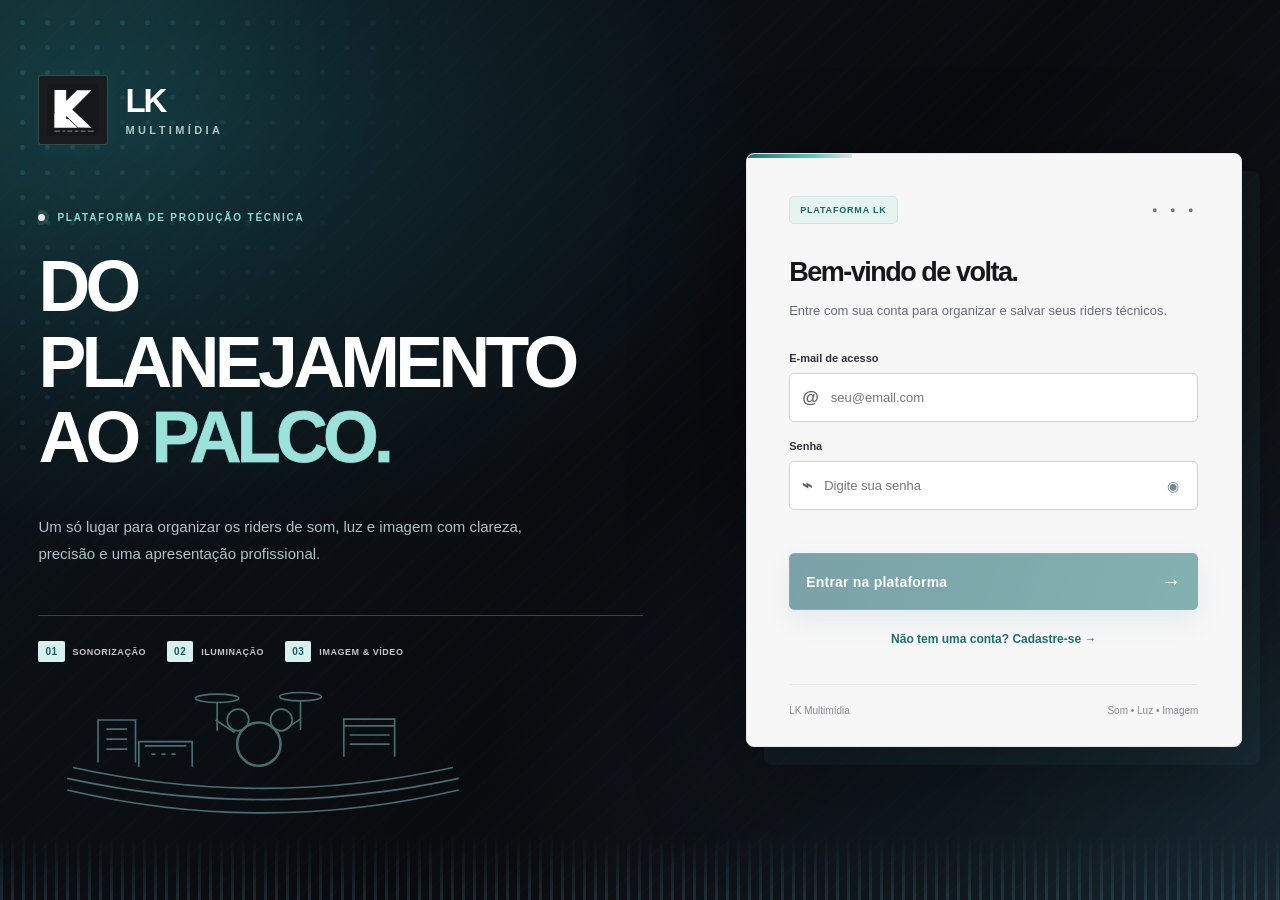
==== index.html @ 80017889 "fix(mobile): corrigir grid do login e largura do editor no Android" ====
<!doctype html>
<html lang="pt-BR">
<head>
  <meta charset="utf-8" />
  <meta name="viewport" content="width=device-width,initial-scale=1" />
  <meta name="theme-color" content="#09090b" />
  <meta name="description" content="LK Multimídia | Formulários técnicos para som, luz e imagem." />
  <meta http-equiv="Content-Security-Policy" content="default-src 'self' data: blob:; script-src 'self'; style-src 'self' https://fonts.googleapis.com; img-src 'self' data: blob:; font-src 'self' https://fonts.gstatic.com; object-src 'none'; base-uri 'none'; form-action 'self'; connect-src 'self'" />
  <link rel="icon" href="assets/lk-brand-studio.svg" type="image/svg+xml" />
  <link rel="stylesheet" href="styles.css?v=0.8.0" />
  <link rel="stylesheet" href="brand-lk.css?v=0.8.0" />
  <title>LK Multimídia | Central Técnica</title>
</head>
<body data-auth-loading="true">
  <div id="session-loading" class="session-loading" role="status" aria-label="Carregando a LK Multimídia"><img src="assets/lk-brand-studio.svg" alt="" width="58" height="58"><span>LK MULTIMÍDIA</span></div>
  <section class="auth-page" id="auth-page" aria-label="Acesso à plataforma">
    <div class="auth-glow auth-glow-one"></div><div class="auth-glow auth-glow-two"></div>
    <div class="auth-shell">
      <div class="auth-intro">
        <div class="identity-lockup"><img src="assets/lk-brand-studio.svg" alt="Marca LK Studio" width="54" height="54"><span><b>LK</b><small>MULTIMÍDIA</small></span></div>
        <div class="eyebrow"><span class="dot"></span> PLATAFORMA DE PRODUÇÃO TÉCNICA</div>
        <h1>Do planejamento<br>ao <em>palco.</em></h1>
        <p>Um só lugar para organizar os riders de som, luz e imagem com clareza, precisão e uma apresentação profissional.</p>
        <div class="auth-tracks"><span><i>01</i> SONORIZAÇÃO</span><span><i>02</i> ILUMINAÇÃO</span><span><i>03</i> IMAGEM & VÍDEO</span></div>
        <div class="auth-line-art" aria-hidden="true"><svg viewBox="0 0 540 170" preserveAspectRatio="xMidYMid meet"><path d="M35 126Q270 181 505 126M35 112Q270 163 505 112M42 99Q270 149 498 99" fill="none" stroke="currentColor" stroke-width="2"/><path d="M72 93V42h45v51M82 53h25M82 65h25M82 77h25M367 86v-45h61v45M367 49h61M374 60h48M374 71h48" fill="none" stroke="currentColor" stroke-width="2"/><circle cx="265" cy="71" r="26" fill="none" stroke="currentColor" stroke-width="3"/><circle cx="240" cy="42" r="13" fill="none" stroke="currentColor" stroke-width="2"/><circle cx="292" cy="42" r="13" fill="none" stroke="currentColor" stroke-width="2"/><ellipse cx="215" cy="16" rx="26" ry="5" fill="none" stroke="currentColor" stroke-width="2"/><ellipse cx="315" cy="14" rx="25" ry="5" fill="none" stroke="currentColor" stroke-width="2"/><path d="M215 21V55M315 19V54M213 42l23 15M316 40l-22 15" fill="none" stroke="currentColor" stroke-width="2"/><path d="M121 98v-30h64v30M128 73h50M136 83h5m7 0h5m7 0h5" fill="none" stroke="currentColor" stroke-width="2"/></svg></div>
      </div>
      <div class="auth-card">
        <div class="auth-card-top"><span class="version-pill">PLATAFORMA LK</span><span class="three-dots">● ● ●</span></div>
        <h2 id="login-title">Bem-vindo de volta.</h2>
        <p id="login-description" class="muted">Entre com sua conta para organizar e salvar seus riders técnicos.</p>
        <p id="account-status" class="account-status" role="status" aria-live="polite" hidden></p><form id="login-form" autocomplete="on">
          <label for="login-email">E-mail de acesso</label>
          <div class="login-input"><span>@</span><input id="login-email" type="email" autocomplete="username" required placeholder="seu@email.com" /></div>
          <label for="login-password">Senha</label>
          <div class="login-input"><span>⌁</span><input id="login-password" type="password" autocomplete="current-password" required placeholder="Digite sua senha" /><button type="button" id="toggle-password" class="ghost-icon" aria-label="Mostrar senha">◉</button></div>
          <p id="login-error" class="error-text" aria-live="polite"></p>
          <button type="submit" class="button primary auth-submit" disabled>Entrar na plataforma <span>→</span></button>
        </form>
        <button type="button" id="show-register" class="auth-link-button">Não tem uma conta? <strong>Cadastre-se →</strong></button>
        <section id="register-view" class="register-view" aria-labelledby="register-title" hidden>
          <div id="register-form-step">
            <h2 id="register-title">Criar uma conta</h2>
            <p class="muted">Preencha seus dados e confirme seu e-mail para ativar o plano Free.</p>
            <form id="register-form" autocomplete="off">
              <fieldset class="account-type-choice"><legend>Tipo de conta</legend>
               <label><input type="radio" id="account-type-personal" name="accountType" value="personal" checked><span><b>Pessoal</b><small>Organize seus próprios documentos.</small></span></label>
               <label><input type="radio" id="account-type-organization" name="accountType" value="organization"><span><b>Organização</b><small>Identifique os documentos com sua organização.</small></span></label>
             </fieldset>
             <div class="register-field" id="register-org-field" hidden><label for="register-org-name">Nome da organização</label><input id="register-org-name" name="organizationName" maxlength="120" minlength="2" placeholder="Nome da organização"></div>
             <div class="register-field"><label for="register-name">Nome completo</label><input id="register-name" name="name" type="text" required minlength="3" maxlength="100" autocomplete="name" placeholder="Seu nome completo"></div>
              <div class="register-field"><label for="register-email">E-mail</label><input id="register-email" name="email" type="email" required maxlength="254" autocomplete="email" placeholder="seu@email.com"></div>
              <div class="register-field"><label for="register-phone">Telefone com DDD <span class="field-optional">(opcional)</span></label><input id="register-phone" name="phone" type="tel" inputmode="tel" autocomplete="tel" placeholder="(11) 90000-0000" maxlength="20"></div>
              <div class="register-field"><label for="register-password">Senha</label><input id="register-password" name="password" type="password" required minlength="12" maxlength="128" autocomplete="new-password" placeholder="Pelo menos 12 caracteres"></div>
              <div class="register-field"><label for="register-password-confirm">Repita a senha</label><input id="register-password-confirm" name="passwordConfirm" type="password" required minlength="12" maxlength="128" autocomplete="new-password" placeholder="Repita a senha"></div>
              <label class="register-password-visibility" for="register-show-password"><input type="checkbox" id="register-show-password" autocomplete="off"><span>Exibir senhas</span></label>
              <p class="error-text" id="register-error" aria-live="polite"></p>
              <button class="button primary auth-submit" type="submit" disabled>Criar conta <span>→</span></button>
            </form>
          </div>
          <div id="register-verification-step" hidden>
            <div class="verify-icon" aria-hidden="true">✉</div>
            <h2>Confirmação da conta</h2>
            <p class="muted">Digite o código de seis dígitos que será enviado ao seu e-mail.</p>
            <label for="register-verification-code" class="verify-code-label">Código de 6 dígitos</label><input id="register-verification-code" type="text" inputmode="numeric" autocomplete="one-time-code" pattern="[0-9]{6}" maxlength="6" placeholder="000000"><p class="error-text" id="verify-error" aria-live="polite"></p><button type="button" id="verify-submit" class="button primary auth-submit">Confirmar e-mail</button><button type="button" id="resend-code" class="auth-link-button">Reenviar código</button>
            <button type="button" id="verification-back" class="button outlined full-button">Voltar ao formulário</button>
          </div>
          <button type="button" id="register-back-login" class="auth-link-button">← Voltar ao login</button>
        </section>
        <div class="auth-foot"><span>LK Multimídia</span><span>Som • Luz • Imagem</span></div>
      </div>
    </div>
  </section>

  <div id="app-page" class="app-page" hidden>
    <header class="topbar"><div class="topbar-brand"><img src="assets/lk-brand-studio.svg" alt="Marca LK Studio" width="38" height="38"/><span>LK <b>MULTIMÍDIA</b><small>CENTRAL DE PRODUÇÃO</small></span></div><div class="topbar-actions"><span class="env-badge"><span class="dot"></span> CENTRAL TÉCNICA</span></div></header>
    <div class="workspace">
      <aside class="sidebar">
        <div class="sidebar-caption">ESPAÇO DE TRABALHO</div>
        <div class="side-heading">Painel de produção</div>
        <div class="sidebar-rule"></div>
        <div class="sidebar-caption">CATEGORIAS</div>
        <div class="sidebar-group-label">▦ &nbsp; Rider técnico</div>
        <nav class="module-nav" aria-label="Categorias de rider">
          <button class="nav-item active" type="button" data-module="som"><span class="nav-icon">◖))</span><span>Rider de som</span><span class="nav-arrow">›</span></button>
          <button class="nav-item" type="button" data-module="luz"><span class="nav-icon">☼</span><span>Rider de luz</span><span class="nav-arrow">›</span></button>
          <button class="nav-item" type="button" data-module="imagem"><span class="nav-icon">▣</span><span>Rider de imagem</span><span class="nav-arrow">›</span></button>
        </nav>
        <div class="sidebar-rule"></div>
        <div class="drafts-heading"><span>MEUS RASCUNHOS</span><button type="button" id="new-draft-side" title="Novo rider" aria-label="Novo rider">+</button></div>
        <div id="draft-list" class="draft-list"><p class="draft-empty">Nenhum rider salvo.</p></div>
        <div class="sidebar-profile-wrap"><button id="profile-trigger" type="button" class="profile-trigger" aria-expanded="false" aria-controls="profile-menu">
           <span class="profile-avatar"><span class="profile-initials">U</span><img class="profile-photo" alt="" hidden></span>
           <span class="profile-trigger-label"><strong id="profile-sidebar-name">Meu perfil</strong><small>Minha conta</small></span><span aria-hidden="true">⌃</span>
          </button><div id="profile-menu" class="profile-menu" hidden><button type="button" id="profile-open">Meu perfil</button><button id="logout-btn" type="button">Sair da conta</button></div></div>
      </aside>
      <main class="main-area" id="main-area">
        <div class="main-topline"><div class="breadcrumb">CENTRAL TÉCNICA <span>/</span> RIDER TÉCNICO <span>/</span> <b id="breadcrumb-current">SOM</b></div><span class="last-saved" id="last-saved">Ainda não salvo</span></div>
        <div class="page-title-row"><div><div class="section-kicker">GERENCIADOR DE DOCUMENTOS</div><h1 id="page-title">Rider técnico de som</h1><p>Preencha os requisitos técnicos do evento e prepare seu documento para impressão.</p></div><button type="button" class="button outlined" id="new-rider">＋ Novo rider</button></div>
        <div class="editor-grid">
          <div class="paper" id="paper-editor">
            <div class="paper-hero"><div class="paper-hero-txt"><div class="paper-overline" id="hero-organization">IDENTIFICAÇÃO DO EVENTO</div><h2>RIDER <span>TÉCNICO</span></h2><p id="hero-subtitle">SONORIZAÇÃO / PRODUÇÃO TÉCNICA</p><div class="paper-accent"></div><strong class="hero-event" id="hero-event-name">EVENTO</strong><small id="hero-year">2026</small></div><div class="hero-art" aria-hidden="true"><svg viewBox="0 0 250 160"><path d="M16 136q111 42 218 0M16 125q111 38 218 0M16 115q111 34 218 0" fill="none" stroke="#40b7b3" stroke-opacity=".45" stroke-width="2"/><rect x="29" y="77" width="27" height="40" rx="2" fill="none" stroke="#5fbeba" stroke-width="2"/><path d="M34 84h17M34 94h17M34 104h17" stroke="#5fbeba" opacity=".65"/><circle cx="127" cy="90" r="26" fill="none" stroke="#6bd0c8" stroke-width="2.5"/><circle cx="100" cy="55" r="13" fill="none" stroke="#6bd0c8" stroke-width="2"/><circle cx="158" cy="55" r="13" fill="none" stroke="#6bd0c8" stroke-width="2"/><path d="M127 63V36m0 0-24-15m24 15 29-18" fill="none" stroke="#6bd0c8" stroke-width="2"/><ellipse cx="80" cy="28" rx="26" ry="5" fill="none" stroke="#6bd0c8" stroke-width="2"/><ellipse cx="179" cy="24" rx="25" ry="5" fill="none" stroke="#6bd0c8" stroke-width="2"/><path d="M80 34v42m99-46v45" stroke="#6bd0c8" stroke-width="1.5"/><rect x="190" y="79" width="43" height="25" rx="2" fill="none" stroke="#5fbeba" stroke-width="2"/><path d="M194 85h35M194 92h35M197 97h5m7 0h5m7 0h5" fill="none" stroke="#5fbeba" stroke-width="1.5"/></svg></div></div>
            <form id="rider-form" novalidate>
              <div class="paper-content">
                <div class="form-section"><div class="form-section-title"><span class="section-num">01</span><div><b>Identificação do evento</b><small>Informações gerais do rider</small></div></div>
                  <div class="fields-grid two"><div class="field"><label for="event-type">Tipo de evento</label><select id="event-type" name="eventType"><option>Evento</option><option>Vigília</option><option>Congresso</option><option>Conferência</option><option>Social</option><option>Outro</option></select></div><div class="field"><label for="event-year">Ano do evento</label><select id="event-year" name="year"><option>2026</option><option>2027</option><option>2028</option><option>2029</option><option>2030</option></select></div></div>
                  <div class="fields-grid two vigil-years" id="vigil-years" hidden><div class="field"><label for="year-start">Ano inicial</label><select id="year-start" name="yearStart"><option>2026</option><option>2027</option><option>2028</option><option>2029</option><option>2030</option></select></div><div class="field"><label for="year-end">→ Ano final</label><select id="year-end" name="yearEnd"><option>2027</option><option>2028</option><option>2029</option><option>2030</option><option>2031</option></select></div></div>
                  <div class="field"><label for="organization-name">Nome da organização <span class="optional">(opcional)</span></label><input id="organization-name" name="organizationName" maxlength="120" placeholder="Nome da empresa, grupo ou produção"></div><div class="field"><label for="event-name">Nome do evento <span class="req">*</span></label><input id="event-name" name="eventName" maxlength="130" placeholder="Ex.: Congresso Nacional" required></div>
                  <div class="fields-grid two"><div class="field"><label for="event-date">Data</label><input id="event-date" name="eventDate" type="date"></div><div class="field"><label for="event-location">Local</label><input id="event-location" name="location" maxlength="100" placeholder="Ex.: Centro de Convenções"></div></div>
                  <div class="field" hidden><label for="artwork">Arte de identidade visual <span class="optional">OPCIONAL</span></label><div class="upload-box"><input id="artwork" type="file" accept="image/png,image/jpeg,image/webp" disabled aria-describedby="artwork-help"/><div class="upload-label"><span>▧</span><div><b>Anexar imagem do evento</b><small id="artwork-help">Imagem do evento.</small></div></div><button type="button" class="text-button" id="remove-artwork" hidden>Remover imagem</button></div><img id="artwork-preview" alt="Prévia da arte do evento" class="artwork-preview" hidden></div>
                </div>
                <div class="form-section" data-section="som"><div class="form-section-title"><span class="section-num">02</span><div><b>Sistema principal · P.A.</b><small>Equipamentos e cobertura sonora</small></div></div>
                  <div class="fields-grid two"><div class="field"><label for="console">Mesa de som</label><select id="console" name="console"><option value="">Selecione a mesa</option><option>Behringer X32</option><option>Behringer X32 Compact</option><option>Allen & Heath SQ-5</option><option>Yamaha DM3</option><option>Outro modelo</option></select></div><div class="field"><label for="console-other">Modelo adicional / observação</label><input id="console-other" name="consoleOther" maxlength="100" placeholder="Marca, modelo ou detalhes"></div></div>
                  <div class="fields-grid two"><div class="field"><label for="speaker-model">Modelo de caixa principal</label><select id="speaker-model" name="speakerModel"><option value="">Selecione o modelo</option><option>JBL PRX915</option><option>QSC K12.2</option><option disabled value="Outro modelo">Outro modelo · Premium</option><option>A definir com o responsável</option></select><small class="field-note">Plano Free: escolha um modelo disponível no catálogo.</small></div><div class="field"><label for="speaker-type">Tipo de sistema</label><select id="speaker-type" name="speakerType"><option>Caixas ativas</option><option>Caixas passivas + amplificação</option><option>Line array</option><option>Sistema instalado</option><option>Outro</option></select></div></div>
                  <div class="fields-grid three"><div class="field"><label for="speaker-qty">Qtd. caixas P.A.</label><input id="speaker-qty" name="speakerQty" type="number" min="0" max="999" value="2"></div><div class="field"><label for="sub-qty">Qtd. subwoofers</label><input id="sub-qty" name="subQty" type="number" min="0" max="999" value="2"></div><div class="field"><label for="monitor-qty">Qtd. retornos de chão</label><input id="monitor-qty" name="monitorQty" type="number" min="0" max="999" value="4"></div></div>
                  <div class="field"><label for="pa-notes">Considerações gerais</label><textarea id="pa-notes" name="paNotes" rows="3" maxlength="1800" placeholder="Posicionamento do P.A., cobertura, efeitos, infraestrutura, observações..."></textarea></div>
                </div>
                <div class="form-section" data-section="som"><div class="form-section-title"><span class="section-num">03</span><div><b>Formação da banda</b><small>Instrumentos e equipe vocal</small></div></div>
                  <div class="instruments-head"><strong>Instrumentos</strong><span>Adicione quantos forem necessários</span></div>
                  <div id="instrument-list" class="instrument-list"></div>
                  <button type="button" class="add-btn" id="add-instrument">＋ Adicionar instrumento</button>
                  <div class="fields-grid two vocal-fields"><div class="field"><label for="lead-singers">Cantores principais</label><select id="lead-singers" name="leadSingers"></select></div><div class="field"><label for="back-singers">Backing vocals</label><select id="back-singers" name="backSingers"></select></div></div>
                </div>
                <div class="form-section" data-section="som"><div class="form-section-title"><span class="section-num">04</span><div><b>Patch e monitoração</b><small>Entradas, retornos e estrutura de palco</small></div></div><div class="fields-grid two"><div class="field"><label for="input-count">Canais de entrada estimados</label><input id="input-count" name="inputCount" type="number" min="0" max="999" placeholder="Ex.: 20"></div><div class="field"><label for="aux-count">Vias de monitoração</label><input id="aux-count" name="auxCount" type="number" min="0" max="999" placeholder="Ex.: 10"></div></div><div class="field"><label for="monitor-type">Monitoração</label><select id="monitor-type" name="monitorType"><option>Monitores + fones (misto)</option><option>Somente retornos de chão</option><option>Somente in-ear / fones</option><option>Outro</option></select></div><div class="field"><label for="patch-notes">Observações de patch e monitoração</label><textarea id="patch-notes" name="patchNotes" rows="3" maxlength="3000" placeholder="Pontos de atenção, distribuição de palco e necessidades especiais..."></textarea></div></div>
                <div class="technical-builder">
                  <div class="builder-heading"><div><span class="builder-eyebrow">PATCH DE ENTRADAS</span><h3>Input List</h3><p>Organize os canais da mesa, fontes, microfones/DI e necessidades de phantom.</p></div><strong class="builder-counter" id="input-list-count">0 canais</strong></div>
                  <div id="input-list" class="structured-list" aria-label="Canais de entrada"></div>
                  <div class="builder-actions"><button type="button" class="add-btn" id="add-input-channel">＋ Adicionar canal</button><button type="button" class="add-btn secondary" id="generate-inputs">Gerar sugestão da banda</button></div>
                </div>
                <div class="technical-builder">
                  <div class="builder-heading"><div><span class="builder-eyebrow">PATCH DE SAÍDAS</span><h3>Output List</h3><p>Defina as vias, destinos, monitores, in-ear e distribuição do sinal.</p></div><strong class="builder-counter" id="output-list-count">0 saídas</strong></div>
                  <div id="output-list" class="structured-list" aria-label="Saídas de áudio"></div>
                  <div class="builder-actions"><button type="button" class="add-btn" id="add-output-channel">＋ Adicionar saída</button></div>
                </div>
                <div class="technical-builder">
                  <div class="builder-heading"><div><span class="builder-eyebrow">PRÉ-PRODUÇÃO E PASSAGEM DE SOM</span><h3>Checklist técnico</h3><p>Acompanhe as tarefas concluídas e adicione necessidades do evento.</p></div><strong class="builder-counter" id="checklist-progress" role="status">0 de 0</strong></div>
                  <div id="technical-checklist" class="structured-list" aria-label="Checklist técnico"></div>
                  <div class="builder-actions"><button type="button" class="add-btn" id="add-checklist-item">＋ Adicionar item</button></div>
                </div>
                <div class="form-section" data-section="luz" hidden><div class="form-section-title"><span class="section-num">02</span><div><b>Iluminação</b><small>Controle, fixtures e direcionamento</small></div></div><div class="fields-grid two"><div class="field"><label for="light-console">Controladora de iluminação</label><select id="light-console" name="lightConsole"><option value="">Selecionar</option><option>DMX 512 convencional</option><option>ChamSys MagicQ</option><option>grandMA</option><option>Outro / a definir</option></select></div><div class="field"><label for="light-qty">Quantidade de refletores</label><input type="number" min="0" max="999" value="8" id="light-qty" name="lightQty"></div></div><div class="fields-grid two"><div class="field"><label for="light-type">Tipo principal</label><select id="light-type" name="lightType"><option>PAR LED</option><option>Moving head</option><option>Fresnel</option><option>Combinação de equipamentos</option><option>Outro</option></select></div><div class="field"><label for="light-control">Controle</label><select id="light-control" name="lightControl"><option>DMX</option><option>Art-Net / sACN</option><option>Manual</option><option>A definir</option></select></div></div><div class="field"><label for="light-notes">Cenas, direcionamento e observações</label><textarea id="light-notes" name="lightNotes" rows="4" placeholder="Descreva a iluminação desejada, efeitos, localização das estruturas..."></textarea></div></div>
                <div class="form-section" data-section="imagem" hidden><div class="form-section-title"><span class="section-num">02</span><div><b>Imagem e vídeo</b><small>Captação, transmissão e projeção</small></div></div><div class="fields-grid two"><div class="field"><label for="camera-qty">Quantidade de câmeras</label><input type="number" min="0" max="999" value="2" id="camera-qty" name="cameraQty"></div><div class="field"><label for="video-output">Resolução de trabalho</label><select id="video-output" name="videoOutput"><option>1920 × 1080 (Full HD)</option><option>3840 × 2160 (4K UHD)</option><option>1280 × 720 (HD)</option><option>A definir</option></select></div></div><div class="fields-grid two"><div class="field"><label for="video-switcher">Mesa / switcher de vídeo</label><input id="video-switcher" name="videoSwitcher" maxlength="100" placeholder="Ex.: ATEM Mini Pro"></div><div class="field"><label for="stream-target">Saída principal</label><select id="stream-target" name="streamTarget"><option>Transmissão ao vivo</option><option>Projeção no templo</option><option>Gravação local</option><option>Transmissão + projeção</option></select></div></div><div class="field"><label for="video-notes">Sinais, conexões e observações</label><textarea id="video-notes" name="videoNotes" rows="4" placeholder="Áudio para transmissão, computadores, projetores, links, fontes de imagem..."></textarea></div></div>
                <div class="form-section"><div class="form-section-title"><span class="section-num" id="last-section-number">08</span><div><b>Responsáveis e observações</b><small>Informações para produção técnica</small></div></div><div class="fields-grid two"><div class="field"><label for="contact-name">Responsável técnico</label><input id="contact-name" name="contactName" maxlength="100" placeholder="Nome completo"></div><div class="field"><label for="contact-role">Função</label><input id="contact-role" name="contactRole" maxlength="100" placeholder="Ex.: Técnico de som"></div></div><div class="fields-grid two"><div class="field"><label for="contact-email">E-mail</label><input id="contact-email" name="contactEmail" type="email" maxlength="140" placeholder="contato@exemplo.com"></div><div class="field"><label for="contact-phone">Telefone</label><input id="contact-phone" name="contactPhone" maxlength="32" placeholder="(00) 00000-0000"></div></div><div class="field"><label for="general-notes">Observações finais</label><textarea id="general-notes" name="generalNotes" rows="3" maxlength="3000" placeholder="Complementos, informações importantes e orientações gerais..."></textarea></div></div>
              </div>
              <div class="paper-footer"><div class="paper-footer-top"><span>LK MULTIMÍDIA / DOCUMENTAÇÃO TÉCNICA</span><span id="paper-footer-module">RIDER DE SOM · 2026</span></div><div class="paper-actions"><button type="button" id="cancel-btn" class="button cancel">Cancelar</button><button type="button" id="save-btn" class="button outlined dark-outline">▣ Salvar rascunho</button><button type="button" id="pdf-btn" class="button primary">↧ Gerar PDF / imprimir</button></div></div>
            </form>
          </div>
          <aside class="context-panel"><div class="context-card"><div class="context-top"><span class="context-symbol">▤</span><span class="context-status"><i></i> RASCUNHO</span></div><h3>Seu rider em construção</h3><p>Os campos ficam organizados para você revisar antes de gerar a versão final do documento.</p><div class="context-stats"><span>ÁREA</span><strong id="context-type">SOM</strong></div><div class="context-stats"><span>EVENTO</span><strong id="context-event">Não informado</strong></div><div class="context-stats"><span>INSTRUMENTOS</span><strong id="context-instruments">5 tipos</strong></div></div><div class="context-hint"><span>✧</span><div><b>Exportação em PDF</b><p>Ao clicar em gerar, escolha “Salvar como PDF” na janela de impressão do navegador.</p></div></div></aside>
        </div>
        <footer class="site-footer"><div><span class="footer-brand">LK <b>MULTIMÍDIA</b></span><p>Plataforma de planejamento técnico da LK Multimídia.</p></div><div><b>CONTATO</b><span>Informações a definir</span><span>E-mail e redes sociais a definir</span></div><div><b>SOBRE O PROJETO</b><span>Riders de som, luz e imagem</span><span>LK Multimídia</span></div><div class="copyright">© <span id="copyright-year">2026</span> LK Multimídia. Todos os direitos reservados. <span></span><span>ADM LK</span></div></footer>
      </main>
    </div>
  </div>
  <div class="profile-modal-backdrop" id="profile-modal" hidden>
     <section class="profile-modal" role="dialog" aria-modal="true" aria-labelledby="profile-heading">
       <div class="profile-modal-title"><h2 id="profile-heading">Meu perfil</h2><button type="button" id="profile-close" aria-label="Fechar">×</button></div>
       <div class="profile-summary"><span class="profile-avatar profile-avatar-large"><span class="profile-initials">U</span><img class="profile-photo" alt="" hidden></span><div><strong id="profile-name">Minha conta</strong><small id="profile-email"></small><small id="profile-plan"></small></div></div>
       <label class="profile-photo-label" for="profile-photo-input">Escolher foto</label><input id="profile-photo-input" type="file" accept="image/png,image/jpeg,image/webp" hidden>
       <p class="profile-photo-hint">JPG, PNG ou WebP até 200 KB.</p>
     </section>
   </div>
   <div id="print-root" aria-hidden="true"></div>
  <div id="toast" class="toast" role="status" aria-live="polite"></div>
  <script src="app.js?v=0.8.0" defer></script>
</body>
</html>
---- styles.css ----
:root{--navy:#0c1c26;--ink:#102530;--navy2:#142c37;--cyan:#24b3ad;--cyan-dark:#168783;--pale:#e3f4f1;--white:#fff;--paper:#fcfdfd;--body:#eef3f4;--line:#dbe4e7;--muted:#70858d;--shadow:0 26px 70px rgba(0,0,0,.25)}*{box-sizing:border-box}html{scroll-behavior:smooth}body{margin:0;font-family:Arial,Helvetica,sans-serif;background:var(--navy);color:var(--ink);font-size:14px}button,input,select,textarea{font:inherit}button{cursor:pointer}a{color:inherit}button:focus-visible,input:focus-visible,select:focus-visible,textarea:focus-visible{outline:3px solid #3ac8c0;outline-offset:2px}[hidden]{display:none!important}.muted{color:var(--muted)}.dot{display:inline-block;width:7px;height:7px;border-radius:50%;background:#32c9bb;box-shadow:0 0 0 4px rgba(50,201,187,.12)}.button{border:0;border-radius:8px;padding:13px 17px;font-weight:700;display:inline-flex;align-items:center;justify-content:center;gap:10px;transition:transform .15s ease,background .15s ease;white-space:nowrap}.button:active{transform:scale(.98)}.button.primary{background:var(--cyan);color:#04232b}.button.primary:hover{background:#39d0c8}.button.outlined{background:#fff;color:var(--navy);border:1px solid #d7e4e5}.button.outlined:hover{background:#eaf6f5}.button.cancel{background:transparent;color:#607680}.button.cancel:hover{background:#eaf0f1}.error-text{min-height:21px;color:#bd4451;font-size:12px;margin:8px 0}.auth-page{position:relative;min-height:100vh;display:flex;justify-content:center;align-items:center;padding:35px;overflow:hidden;background:radial-gradient(circle at 10% 12%,#193a45 0,#0c1c26 42%,#09171f 100%)}.auth-glow{position:absolute;width:500px;height:500px;border-radius:50%;filter:blur(90px);pointer-events:none;opacity:.21}.auth-glow-one{background:#1dbbb2;left:-250px;top:-240px}.auth-glow-two{background:#278aaf;right:-300px;bottom:-250px}.auth-shell{z-index:1;display:grid;grid-template-columns:minmax(0,1.12fr) minmax(360px,.88fr);gap:58px;max-width:1120px;width:100%;align-items:center}.auth-intro{position:relative;color:white;padding:30px 10px 25px 0}.identity-lockup{display:flex;align-items:center;gap:13px;margin-bottom:76px}.identity-lockup span{display:flex;flex-direction:column;font-size:26px;letter-spacing:.14em;line-height:1.08}.identity-lockup small{font-size:10px;letter-spacing:.33em;color:#b3c5ca;margin-top:8px}.eyebrow{display:flex;align-items:center;gap:12px;color:#76d4ce;font-size:10px;letter-spacing:.2em;font-weight:700}.auth-intro h1{font-size:clamp(42px,5vw,72px);letter-spacing:-.06em;line-height:1.06;margin:20px 0 20px;font-weight:800}.auth-intro h1 em{font-style:normal;color:#51c6bf}.auth-intro p{font-size:16px;color:#adbdc3;line-height:1.75;max-width:455px}.auth-tracks{margin-top:48px;display:flex;gap:18px;flex-wrap:wrap}.auth-tracks span{font-size:9px;letter-spacing:.12em;font-weight:700;color:#cfdee0;display:flex;align-items:center;gap:8px}.auth-tracks i{font-size:10px;font-style:normal;color:#38bab4}.auth-line-art{position:relative;margin-top:31px;color:#216b72;opacity:.7;max-width:450px}.auth-line-art svg{width:100%}.auth-card{background:#f9fbfb;border:1px solid rgba(255,255,255,.4);border-radius:17px;padding:38px 40px 30px;box-shadow:0 35px 90px rgba(0,0,0,.23)}.auth-card-top{display:flex;justify-content:space-between;align-items:center}.version-pill{background:#e8f4f3;color:#1f817b;border:1px solid #d1eae6;padding:8px 10px;font-size:9px;letter-spacing:.09em;font-weight:800;border-radius:5px}.three-dots{color:#80aab0;font-size:9px;letter-spacing:5px}.auth-card h2{font-size:28px;letter-spacing:-.04em;margin:33px 0 8px}.auth-card .muted{font-size:13px;line-height:1.6;margin-bottom:31px}.auth-card form label{display:block;font-size:11px;color:#394d56;font-weight:700;margin:18px 0 9px}.login-input{display:flex;align-items:center;border:1px solid #dbe6e9;background:white;border-radius:8px;overflow:hidden;padding:0 12px}.login-input>span{font-size:17px;font-weight:600;color:#8ca7ae}.login-input input{min-width:0;width:100%;border:0;outline:none;background:none;padding:16px 12px;font-size:13px}.ghost-icon{background:none;border:0;color:#708b93}.auth-submit{width:100%;margin-top:6px;padding:16px}.auth-submit span{margin-left:auto;font-size:20px}.demo-box{background:#eff6f5;border:1px solid #d7e9e7;border-radius:9px;padding:18px;margin-top:24px}.demo-tag{display:block;color:#277f7b;font-size:9px;font-weight:800;letter-spacing:.11em;margin-bottom:11px}.demo-box div{display:flex;justify-content:space-between;align-items:center;padding:5px 0}.demo-box strong{font-size:11px;color:#607580}.demo-box code{font-size:12px;color:#163e45;background:#fff;padding:5px 8px;border-radius:4px}.demo-box small{display:block;font-size:10px;line-height:1.5;color:#856d48;margin-top:12px}.auth-foot{border-top:1px solid #e1e9e9;margin-top:24px;padding-top:20px;display:flex;justify-content:space-between;font-size:10px;color:#81949a}.app-page{min-height:100vh}.topbar{height:74px;background:#0d202a;border-bottom:1px solid #29404a;color:#f3faf9;display:flex;align-items:center;justify-content:space-between;padding:0 34px;position:sticky;top:0;z-index:20}.topbar-brand{display:flex;align-items:center;gap:10px;letter-spacing:.1em;font-size:15px;font-weight:700}.topbar-brand b{color:#c7dbde}.topbar-brand small{font-size:8px;letter-spacing:.19em;display:block;color:#819ca2;margin-top:5px}.topbar-actions{display:flex;gap:23px;align-items:center}.env-badge{display:flex;gap:12px;align-items:center;font-size:10px;letter-spacing:.09em;font-weight:700;color:#b7d5d7}.logout{padding:9px 13px;background:#213742;color:#dfebed;font-size:11px}.workspace{display:grid;grid-template-columns:253px minmax(0,1fr);min-height:calc(100vh - 74px)}.sidebar{background:#102631;color:#d9e9e9;padding:33px 18px 30px;min-height:calc(100vh - 74px);position:relative;border-right:1px solid #2d4248}.sidebar-caption{font-size:10px;letter-spacing:.13em;color:#64838c;font-weight:700;margin:5px 11px 19px}.side-heading{display:flex;justify-content:space-between;gap:10px;color:white;font-size:14px;font-weight:800;margin:0 11px 25px}.side-heading span{font-size:10px;color:#7c9ca3}.sidebar-rule{height:1px;background:#28424c;margin:20px 9px 25px}.sidebar-group-label{margin:0 10px 12px;color:#c6d6d9;font-size:12px;font-weight:700}.module-nav{display:grid;gap:5px}.nav-item{padding:14px 10px;display:flex;align-items:center;gap:10px;text-align:left;color:#9eb6ba;background:transparent;border:1px solid transparent;border-radius:8px;font-size:12px;font-weight:700}.nav-item:hover{background:#1b3540}.nav-item.active{background:#1e4249;color:#eefefe;border-color:#246a68;box-shadow:inset 3px 0 0 #28b4ad}.nav-icon{width:31px;text-align:center;font-size:16px;color:#6ec7bd}.nav-arrow{margin-left:auto;font-size:20px}.drafts-heading{display:flex;justify-content:space-between;align-items:center;color:#8daab0;font-size:10px;letter-spacing:.11em;font-weight:700;margin:0 10px 12px}.drafts-heading button{border:1px solid #355660;background:#1b3943;border-radius:5px;color:#d6efed;font-size:18px;width:26px;height:26px}.draft-list{display:flex;flex-direction:column;gap:7px}.draft-empty{color:#77959c;font-size:11px;margin:10px}.draft-btn{border:1px solid #29434b;border-radius:6px;background:#142f3a;color:#e0efef;text-align:left;padding:12px;display:grid;gap:6px}.draft-btn:hover{border-color:var(--cyan)}.draft-btn b{font-size:11px;overflow:hidden;text-overflow:ellipsis;white-space:nowrap}.draft-btn span{font-size:10px;color:#85a5aa}.sidebar-bottom{margin-top:64px;display:flex;gap:10px;color:#8fb1b7;padding:13px 10px;border-top:1px solid #28424b}.sidebar-bottom-icon{font-size:20px;color:#3ba5a1}.sidebar-bottom b{display:block;font-size:11px;color:#adccce}.sidebar-bottom small{display:block;margin-top:6px;font-size:10px;line-height:1.6}.main-area{background:linear-gradient(160deg,#112b36,#0b1b25 55%,#0a1a22);padding:35px clamp(20px,4.4vw,78px) 0;min-width:0}.main-topline{display:flex;justify-content:space-between;gap:12px;align-items:center;max-width:1180px;margin:auto}.breadcrumb{color:#79a5aa;font-size:9px;letter-spacing:.1em;font-weight:700}.breadcrumb span{margin:0 9px;color:#4a747c}.breadcrumb b{color:#62cfc8}.last-saved{color:#79a1a7;font-size:11px}.page-title-row{max-width:1180px;margin:28px auto 27px;display:flex;justify-content:space-between;align-items:center;gap:15px}.section-kicker{color:#31c7bd;letter-spacing:.17em;font-size:10px;font-weight:800;margin-bottom:9px}.page-title-row h1{color:#f5fbfa;font-size:clamp(24px,3vw,35px);letter-spacing:-.03em;margin:0}.page-title-row p{color:#8caab1;line-height:1.65;margin:10px 0 0;font-size:12px}.editor-grid{max-width:1180px;margin:auto;display:grid;grid-template-columns:minmax(0,1fr) 255px;align-items:start;gap:25px}.paper{background:var(--paper);border-radius:4px;overflow:hidden;box-shadow:var(--shadow);margin-bottom:40px;border:1px solid rgba(255,255,255,.32)}.paper-hero{background:var(--ink);color:white;padding:32px clamp(22px,4vw,52px);min-height:209px;display:flex;align-items:center;justify-content:space-between;position:relative;overflow:hidden}.paper-hero:after{content:"";width:2px;height:50px;position:absolute;background:var(--cyan);left:26px;top:34px}.paper-hero-txt{z-index:2}.paper-overline{font-size:9px;letter-spacing:.1em;color:#bad0d3;font-weight:700}.paper-overline span{color:#2dbdb4;margin:0 9px}.paper-hero h2{font-size:31px;letter-spacing:-.05em;line-height:1.1;margin:28px 0 3px}.paper-hero h2 span{color:#f2fcfc}.paper-hero p{font-size:13px;color:#c2dfe1;font-weight:700;letter-spacing:.06em;margin:3px 0 25px}.paper-accent{width:70px;height:3px;background:#22b7b0;margin-bottom:10px}.paper-hero small{color:#8dadb3;font-size:10px;letter-spacing:.09em}.hero-art{width:200px;opacity:.95;max-width:42%;align-self:center}.hero-art svg{width:100%}.paper-content{padding:8px clamp(19px,4vw,48px) 18px}.form-section{padding:28px 0 30px;border-bottom:1px solid #e2eaed}.form-section:last-child{border-bottom:none}.form-section-title{display:flex;align-items:center;gap:13px;margin-bottom:22px}.section-num{border-radius:4px;background:#122b35;color:#e0f6f4;font-size:10px;font-weight:800;padding:7px 9px;min-width:32px;text-align:center}.form-section-title b{font-size:15px;color:#1e3038;letter-spacing:-.015em}.form-section-title small{display:block;color:#87999f;font-size:10px;margin-top:5px}.fields-grid{display:grid;gap:15px;margin-bottom:15px}.fields-grid.two{grid-template-columns:repeat(2,minmax(0,1fr))}.fields-grid.three{grid-template-columns:repeat(3,minmax(0,1fr))}.field{margin-bottom:15px;min-width:0}.fields-grid .field{margin:0}.field label{display:block;font-size:11px;font-weight:700;color:#435961;margin-bottom:8px}.field input:not([type=file]),.field select,.field textarea{width:100%;border:1px solid #d5e0e3;background:#fff;color:#28424a;border-radius:6px;padding:11px 12px;font-size:12px;min-height:40px;box-shadow:0 1px 2px rgba(0,0,0,.015)}.field input::placeholder,.field textarea::placeholder{color:#a5b4b9}.field textarea{resize:vertical;line-height:1.55}.req{color:#d88c43}.optional{font-size:9px;color:#a1b4b9;font-weight:400;margin-left:4px}.upload-box{border:1px dashed #bdd4d7;border-radius:8px;background:#f5f9f9;display:flex;align-items:center;justify-content:space-between;padding:15px;position:relative;gap:8px}.upload-box>input{position:absolute;inset:0;opacity:0;cursor:pointer;width:100%;height:100%}.upload-label{display:flex;align-items:center;gap:12px;pointer-events:none}.upload-label>span{font-size:24px;color:#22a9a2}.upload-label b{font-size:11px;color:#33525b}.upload-label small{display:block;font-size:10px;margin-top:5px;color:#93a7ac}.text-button{z-index:2;border:none;background:transparent;color:#a25252;font-size:11px;text-decoration:underline}.artwork-preview{display:block;max-height:155px;max-width:100%;margin-top:9px;border-radius:5px;object-fit:contain;border:1px solid #d9e5e6}.vigil-years{background:#eff8f7;border-radius:6px;border:1px solid #d1e9e6;padding:13px}.instruments-head{display:flex;justify-content:space-between;gap:10px;align-items:center;margin:4px 0 12px}.instruments-head strong{font-size:11px}.instruments-head span{font-size:10px;color:#91a7ac}.instrument-list{display:grid;gap:8px}.instrument-row{display:grid;grid-template-columns:minmax(0,1fr) 86px 33px;gap:10px;align-items:center}.instrument-row input,.instrument-row select{width:100%;min-width:0;border:1px solid #d5e0e3;background:#fff;border-radius:5px;padding:10px;font-size:12px;color:#31505b}.instrument-remove{border:1px solid #e7d8d8;background:#fff;color:#ab7373;border-radius:5px;width:33px;height:37px;font-size:18px}.add-btn{margin-top:14px;border:1px dashed #83c9c2;border-radius:6px;padding:10px 14px;background:#f1fbfa;color:#228b84;font-size:11px;font-weight:800}.vocal-fields{margin-top:20px}.paper-footer{padding:15px clamp(19px,4vw,48px) 28px;background:#f3f7f8}.paper-footer-top{border-bottom:1px solid #dce8e9;padding:10px 0 15px;display:flex;justify-content:space-between;gap:12px;color:#789099;font-size:9px;letter-spacing:.07em;font-weight:700}.paper-actions{display:flex;justify-content:flex-end;gap:9px;margin-top:20px;flex-wrap:wrap}.dark-outline{border-color:#cddfdf!important;background:transparent!important}.context-panel{display:grid;gap:15px;position:sticky;top:97px}.context-card{border:1px solid #2b535d;border-radius:10px;background:#17313b;color:#e1f0f1;padding:23px}.context-top{display:flex;justify-content:space-between;align-items:center}.context-symbol{background:#204852;padding:11px;border-radius:8px;color:#67e2d7;font-size:22px}.context-status{font-size:9px;font-weight:800;letter-spacing:.06em;color:#79cfc6}.context-status i{display:inline-block;background:#34c2b7;width:6px;height:6px;border-radius:100%;margin-right:5px}.context-card h3{font-size:18px;line-height:1.35;margin:19px 0 9px}.context-card p{color:#93b2b8;line-height:1.6;font-size:11px;margin-bottom:26px}.context-stats{border-top:1px solid #31515a;display:flex;justify-content:space-between;gap:10px;padding:15px 0;font-size:10px}.context-stats span{color:#7da3aa;letter-spacing:.06em}.context-stats strong{font-size:11px;max-width:135px;text-align:right}.context-hint{display:flex;gap:10px;padding:18px;border:1px solid #205c5c;background:#143f43;color:#87d9d0;border-radius:9px}.context-hint>span{font-size:18px}.context-hint b{font-size:11px}.context-hint p{font-size:10px;line-height:1.6;color:#89c0c1;margin:7px 0 0}.muted-hint{background:#162f39;border-color:#2d434b;color:#a1bdc2}.muted-hint p{color:#89a2a8}.site-footer{max-width:1180px;margin:30px auto 0;padding:31px 0 0;border-top:1px solid #2a444c;color:#97b3bb;display:grid;grid-template-columns:2fr 1fr 1fr;gap:30px}.site-footer>div:not(.copyright){display:flex;flex-direction:column;gap:10px}.footer-brand{font-size:17px;font-weight:800;color:white;letter-spacing:.08em}.footer-brand b{color:#6bc9c2}.site-footer p,.site-footer span:not(.footer-brand),.site-footer b{font-size:10px;line-height:1.7;margin:0}.site-footer b{color:#d4e4e4;letter-spacing:.06em}.copyright{border-top:1px solid #28414b;grid-column:1/-1;margin-top:7px;padding:17px 0 22px;display:flex;justify-content:space-between;gap:15px;font-size:10px;color:#819ca5}.toast{position:fixed;bottom:28px;right:27px;z-index:60;background:#1f6560;color:white;border:1px solid #348d84;padding:13px 18px;border-radius:8px;font-size:12px;box-shadow:0 12px 40px #0005;opacity:0;transform:translateY(10px);pointer-events:none;transition:all .25s}.toast.show{opacity:1;transform:translateY(0)}#print-root{display:none}
@media(max-width:1200px){.editor-grid{grid-template-columns:minmax(0,1fr) 220px}.main-area{padding-left:28px;padding-right:28px}.workspace{grid-template-columns:220px minmax(0,1fr)}}@media(max-width:990px){.editor-grid{display:block}.context-panel{position:static;display:grid;grid-template-columns:1fr 1fr 1fr;gap:10px;margin-bottom:30px}.context-card{grid-row:span 2}.context-hint{padding:13px}.auth-shell{gap:25px}}@media(max-width:760px){.auth-page{padding:20px}.auth-shell{grid-template-columns:1fr;max-width:460px}.auth-intro{padding:5px 0}.identity-lockup{margin-bottom:25px}.auth-intro h1{font-size:38px}.auth-intro p,.auth-line-art,.auth-tracks{display:none}.auth-card{padding:25px}.topbar{padding:0 16px;height:66px}.topbar-actions{gap:10px}.env-badge{display:none}.workspace{display:block}.sidebar{min-height:0;padding:16px;border-right:0;border-bottom:1px solid #39545e}.sidebar-caption,.side-heading,.sidebar-rule,.sidebar-group-label,.drafts-heading,.draft-list,.sidebar-bottom{display:none}.module-nav{display:grid;grid-template-columns:repeat(3,minmax(0,1fr));gap:6px}.nav-item{justify-content:center;padding:12px 3px;font-size:10px;gap:5px}.nav-item .nav-icon{width:auto;font-size:13px}.nav-arrow{display:none}.main-area{padding:23px 14px 0}.main-topline{flex-wrap:wrap}.page-title-row{margin-top:22px;align-items:flex-start}.page-title-row h1{font-size:25px}.page-title-row p{font-size:11px}.paper-hero{padding:29px 25px;min-height:177px}.paper-hero:after{left:12px}.paper-hero h2{font-size:24px}.paper-overline{font-size:7px}.hero-art{max-width:38%}.paper-content{padding:5px 18px}.paper-footer{padding:15px 18px 22px}.context-panel{grid-template-columns:1fr 1fr}.context-card{grid-column:1/-1;grid-row:auto}.site-footer{grid-template-columns:1fr 1fr}.site-footer>div:first-child{grid-column:1/-1}.copyright{flex-direction:column}.page-title-row .button{padding:10px 12px;font-size:11px}}@media(max-width:460px){.fields-grid.two,.fields-grid.three{grid-template-columns:1fr}.paper-hero{min-height:153px}.paper-hero h2{font-size:22px}.hero-art{max-width:35%}.paper-hero p{font-size:10px}.paper-actions{display:grid;grid-template-columns:1fr 1fr}.paper-actions button:last-child{grid-column:1/-1}.context-panel{grid-template-columns:1fr}.context-card{grid-column:auto}.topbar-brand{font-size:12px}.topbar-brand small{font-size:7px}.paper-footer-top{font-size:8px}.instrument-row{grid-template-columns:minmax(0,1fr) 58px 30px;gap:6px}.instrument-row input,.instrument-row select{padding:9px 6px}.instrument-remove{width:30px}}
.auth-link-button{display:block;width:100%;background:transparent;border:0;color:#177f7a;text-align:center;font-size:12px;font-weight:600;padding:14px 6px;margin-top:8px}.auth-link-button:hover{text-decoration:underline}.register-view{margin-top:20px}.register-view .muted{margin-bottom:15px}.registration-warning{background:#fff6e8;border:1px solid #e8d7b1;border-radius:7px;padding:12px 13px;color:#805e21;font-size:11px;line-height:1.55;margin:16px 0}.register-field{margin-top:11px}.register-field label{font-size:11px;display:block;font-weight:700;color:#394d56;margin-bottom:7px}.register-field input{display:block;width:100%;padding:12px;border-radius:7px;border:1px solid #dbe6e9;background:white;min-width:0;color:#15303a}.register-acknowledge{display:flex!important;gap:9px;align-items:flex-start;line-height:1.5;font-weight:400!important;color:#536b72!important;margin-top:17px!important}.register-acknowledge input{margin-top:2px;flex:none;accent-color:#199e98}.register-view .auth-submit{margin-top:2px}.verify-icon{display:grid;place-items:center;border-radius:12px;background:#e2f4f1;color:#1b8d87;font-size:27px;width:55px;height:55px}.verify-method{margin:15px 0;padding:13px;border:1px solid #dbe6e9;border-radius:8px;display:grid;gap:13px}.verify-method legend{font-size:11px;font-weight:700;padding:0 5px}.verify-method label{font-size:12px;display:flex;align-items:center;gap:8px}.verify-method input{accent-color:#18a5a0}.verify-code-label{display:block;font-size:11px;font-weight:700;margin:15px 0 7px}.register-view #register-verification-code{width:100%;padding:13px;border:1px solid #dbe6e9;border-radius:7px;color:#70858d;background:#f0f3f4}.verify-note{font-size:11px;color:#657d85;line-height:1.5}.full-button{width:100%}@media(max-width:460px){.register-view{margin-top:8px}.register-field input{padding:11px}} 
@media print{@page{size:A4;margin:0}html,body{background:#fff!important;margin:0!important;print-color-adjust:exact;-webkit-print-color-adjust:exact}#auth-page,#app-page,#toast{display:none!important}#print-root{display:block!important;color:#142a33;background:#fff}#print-root *{box-sizing:border-box}.print-cover{background:#102530;color:white;padding:21mm 17mm 18mm;display:flex;justify-content:space-between;gap:15mm;min-height:78mm;print-color-adjust:exact;-webkit-print-color-adjust:exact}.print-cover .print-over{font-size:8pt;color:#acced1;letter-spacing:.1em}.print-cover h1{font-size:28pt;margin:12mm 0 3mm}.print-cover h2{font-size:12pt;color:#bed4d7;margin:0}.print-cover .print-line{width:23mm;height:2px;background:#20b1a8;margin:10mm 0 4mm}.print-cover small{font-size:8pt;color:#a9c5ca}.print-logo{align-self:center;display:grid;place-items:center;border:1px solid #287b79;width:29mm;height:29mm;border-radius:7mm;font-size:25pt;font-weight:800;color:#6dc8bf}.print-body{padding:11mm 17mm 10mm}.print-section{margin:0 0 9mm;break-inside:avoid;page-break-inside:avoid}.print-section h3{font-size:12pt;border-bottom:1px solid #dbe4e7;padding-bottom:3mm;margin:0 0 5mm}.print-section h3 span{background:#102530;color:#fff;padding:2mm 3mm;border-radius:2mm;margin-right:3mm;font-size:9pt}.print-pairs{display:grid;grid-template-columns:1fr 1fr;gap:4mm 7mm}.print-field small{font-size:7pt;display:block;color:#617882;text-transform:uppercase;margin-bottom:1.3mm;font-weight:700}.print-field strong{font-size:9pt;display:block;white-space:pre-wrap;font-weight:600}.print-list{display:grid;grid-template-columns:1fr 1fr;gap:2mm 7mm}.print-item{border-bottom:1px solid #e5ebed;display:flex;justify-content:space-between;padding:2mm 0;font-size:9pt}.print-notes{white-space:pre-wrap;font-size:9pt;line-height:1.6}.print-art{max-width:85mm;max-height:43mm;object-fit:contain;display:block;margin-top:3mm}.print-bottom{border-top:1px solid #dce7ea;padding-top:4mm;font-size:7pt;display:flex;justify-content:space-between;color:#6f8990;margin-top:12mm}}

/* Contas reais: estados indisponíveis, sem alterar identidade visual LK */
.account-status{padding:11px 14px;margin:12px 0 20px;border:1px solid #c6dfdd;border-radius:6px;background:#edf7f5;color:#24545c;font-size:12px;line-height:1.5}
button:disabled,input:disabled{opacity:.55;cursor:not-allowed}
#register-verification-code{width:100%;padding:12px;border:1px solid #c5d1d3;border-radius:6px;font-size:19px;letter-spacing:.2em;text-align:center;background:#fff}

/* LK | Controle de visibilidade de senha do cadastro */
.auth-card form label.register-password-visibility{display:flex;align-items:center;gap:10px;margin:12px 0 15px;color:#394d56;cursor:pointer;font-size:12px;font-weight:600;line-height:1.5;user-select:none}
.register-password-visibility input{width:16px;height:16px;flex:0 0 16px;margin:0;accent-color:var(--cyan-dark);cursor:pointer}
.register-password-visibility span{display:inline-block}

/* LK: restaurar a sessão antes de mostrar login ou painel, inclusive no F5. */
.session-loading{position:fixed;inset:0;z-index:200;display:flex;align-items:center;justify-content:center;gap:13px;flex-direction:column;background:radial-gradient(circle at 17% 17%,#173d44,#0b1015 60%,#11151a);color:#f9fbfb;letter-spacing:.16em;font-size:12px;font-weight:800}
.session-loading img{filter:drop-shadow(0 5px 22px rgba(68,197,188,.15))}
body[data-auth-loading="true"] #auth-page,body[data-auth-loading="true"] #app-page{visibility:hidden!important}

/* LK | Editor com barra lateral fixa e rolagem independente da folha. */
.hero-event{display:block;max-width:100%;overflow-wrap:anywhere;font-size:13px;font-weight:750;line-height:1.5;letter-spacing:.025em;color:#f5fbfa;margin:10px 0 4px}
.paper-hero small{display:block;text-transform:capitalize}
.paper-overline{overflow-wrap:anywhere}
.app-page:not([hidden]){height:100dvh;display:flex;flex-direction:column;overflow:hidden}
.app-page .topbar{height:74px;flex:0 0 74px;position:relative}
.app-page .workspace{flex:1 1 auto;min-height:0;height:calc(100dvh - 74px)}
.app-page .sidebar{min-height:0;height:100%;display:flex;flex-direction:column;overflow-y:auto;scrollbar-width:thin}
.app-page .draft-list{max-height:32vh;min-height:0;overflow-y:auto;scrollbar-width:thin}
.app-page .main-area{min-height:0;overflow-y:auto;overscroll-behavior:contain;scrollbar-width:thin}
.sidebar-profile-wrap{position:relative;margin-top:auto;padding-top:24px}
.profile-trigger{width:100%;border:1px solid #42555a;border-radius:8px;background:#1b292f;color:#f3f5f5;padding:11px 9px;display:flex;gap:11px;align-items:center;text-align:left}
.profile-trigger:hover{background:#253941;border-color:#60c5bb}
.profile-avatar{position:relative;display:grid;place-items:center;flex-shrink:0;width:42px;height:42px;background:#325259;border:1px solid #639094;color:#fff;border-radius:50%;font-weight:800;font-size:15px;overflow:hidden}
.profile-avatar img{position:absolute;inset:0;width:100%;height:100%;object-fit:cover}
.profile-trigger-label{flex:1;min-width:0;display:flex;flex-direction:column;gap:4px}
.profile-trigger-label strong{font-size:11px;overflow:hidden;text-overflow:ellipsis;white-space:nowrap}
.profile-trigger-label small{font-size:10px;color:#a7c0c1}
.profile-menu{position:absolute;z-index:35;bottom:calc(100% - 10px);left:0;right:0;border:1px solid #516a70;background:#202d32;border-radius:8px;padding:6px;box-shadow:0 12px 28px #0006}
.profile-menu button{display:block;border:0;border-radius:5px;width:100%;background:none;color:#f3f5f6;padding:11px 13px;text-align:left;font-size:12px;font-weight:700}
.profile-menu button:hover{background:#2d474e}
.profile-modal-backdrop{position:fixed;inset:0;z-index:100;background:#080c12b8;display:grid;place-items:center;padding:18px}
.profile-modal{background:#f7f8f8;border:1px solid #d5e0e1;width:min(425px,100%);border-radius:12px;box-shadow:0 25px 100px #0007;padding:25px;color:#203139}
.profile-modal-title{display:flex;align-items:center;justify-content:space-between;margin-bottom:23px}
.profile-modal-title h2{margin:0;font-size:22px}
.profile-modal-title button{font-size:24px;background:none;border:0;color:#566e74;padding:2px 8px}
.profile-summary{display:flex;align-items:center;gap:13px;margin-bottom:20px}
.profile-avatar-large{width:70px;height:70px;font-size:24px}
.profile-summary>div{display:grid;gap:6px;min-width:0}
.profile-summary strong{font-size:14px;overflow-wrap:anywhere}
.profile-summary small{font-size:11px;color:#63818a;overflow-wrap:anywhere}
.profile-photo-label{display:inline-block;background:#e7f4f1;border:1px solid #9dccc5;border-radius:6px;padding:11px 14px;font-size:12px;font-weight:700;cursor:pointer}
.profile-photo-label:hover{background:#d8ece8}
.profile-photo-hint{font-size:11px;color:#6c8087;line-height:1.5;margin-bottom:0}
.account-type-choice{margin:13px 0 20px;padding:0;border:0;min-width:0}
.account-type-choice legend{font-weight:800;color:#3b5057;font-size:11px;margin-bottom:8px}
.auth-card .account-type-choice label{display:flex;align-items:flex-start;gap:11px;padding:11px;border:1px solid #d4e0e1;border-radius:8px;background:white;margin:8px 0;cursor:pointer}
.auth-card .account-type-choice label:has(input:checked){background:#eaf5f3;border-color:#4da79b}
.account-type-choice input{accent-color:#288c83;flex:0 0 16px;width:16px;height:16px;margin:2px 0 0}
.account-type-choice label span{display:flex;flex-direction:column;gap:5px}
.account-type-choice label b{font-size:12px}
.account-type-choice label small{font-size:10px;color:#6d8088;line-height:1.5}
@media(max-width:760px){
  .app-page:not([hidden]){height:auto;overflow:visible;display:block}
  .app-page .topbar{position:sticky;top:0;z-index:25;height:66px}
  .app-page .workspace{display:block;height:auto;min-height:0}
  .app-page .sidebar{min-height:0;height:auto;overflow:visible}
  .app-page .draft-list{max-height:175px}
  .app-page .main-area{min-height:0;overflow:visible}
  .sidebar-profile-wrap{margin-top:20px;padding-top:0}
  .profile-menu{bottom:calc(100% + 5px)}
}
@media print{
 .print-cover .print-event-name{display:block;font-size:14pt;font-weight:750;color:#fff;margin:3mm 0;overflow-wrap:anywhere}
 .print-cover small{display:block;text-transform:capitalize}
 .print-cover .print-over{overflow-wrap:anywhere;font-weight:700}
 .print-cover{min-height:69mm}
 .print-bottom{gap:6mm}
 .print-bottom span:last-child{text-align:right;overflow-wrap:anywhere}
}


/* Estrutura do patch e checklist técnico: componentes acessíveis, preservando o visual LK. */
.technical-builder{margin-top:22px;padding:22px 0 0;border-top:1px solid #dbe5e6}
.builder-heading{display:flex;align-items:flex-start;justify-content:space-between;gap:16px;margin-bottom:14px}
.builder-eyebrow{display:block;color:#237974;font-weight:800;font-size:9px;letter-spacing:.12em;margin-bottom:6px}
.builder-heading h3{font-size:17px;font-weight:800;color:#172e36;margin:0 0 5px}
.builder-heading p{font-size:11px;line-height:1.55;color:#657d82;margin:0}
.builder-counter{font-size:10px;font-weight:800;white-space:nowrap;background:#e7f4f1;color:#236e6a;border-radius:6px;padding:8px 10px}
.structured-list{display:grid;gap:9px}
.builder-row{position:relative;display:grid;gap:8px;align-items:end;padding:12px;border:1px solid #dbe5e6;border-radius:7px;background:#f5fafa}
.input-channel-row{grid-template-columns:55px minmax(92px,1fr) minmax(110px,1.25fr) minmax(94px,1fr) minmax(82px,.95fr) 68px minmax(112px,1.3fr) 28px}
.output-channel-row{grid-template-columns:minmax(64px,.65fr) minmax(125px,1.3fr) minmax(125px,1.15fr) minmax(90px,1fr) minmax(120px,1.2fr) 28px}
.checklist-row{grid-template-columns:75px minmax(110px,.85fr) minmax(200px,3fr) 28px}
.builder-field{display:grid;min-width:0;gap:6px}
.builder-field span{font-size:10px;font-weight:700;color:#586d74}
.builder-field input:not([type=checkbox]),.builder-field select{width:100%;min-width:0;height:37px;padding:7px 8px;border-radius:5px;background:#fff;border:1px solid #cbdadf;color:#182e38;font-size:11px}
.builder-field input:focus,.builder-field select:focus{border-color:#32978e;outline:2px solid #c0e7e2}
.builder-field input[type=checkbox]{width:19px;height:19px;accent-color:#268e85;justify-self:start;margin:9px 0}
.builder-remove{width:28px;height:37px;border:0;border-radius:5px;color:#a13d45;background:transparent;font-size:20px}
.builder-remove:hover{background:#fce4e6}
.builder-actions{display:flex;flex-wrap:wrap;gap:9px;margin-top:12px}
.builder-actions .add-btn{margin:0}
.builder-actions .add-btn.secondary{border-color:#bacfd0;background:transparent;color:#325a60}
.builder-actions .add-btn.secondary:hover{background:#e7f3f1}
.print-technical-table{width:100%;border-collapse:collapse;font-size:10px;table-layout:auto}
.print-technical-table th{background:#e1eff0;color:#16434b;border:1px solid #bdd0d3;text-align:left;padding:6px}
.print-technical-table td{border:1px solid #d6e2e3;padding:6px;vertical-align:top;overflow-wrap:anywhere}
.print-muted{font-size:11px;color:#6c7d81}
@media(max-width:1250px){.input-channel-row{grid-template-columns:repeat(3,minmax(0,1fr)) 28px}.output-channel-row{grid-template-columns:repeat(3,minmax(0,1fr)) 28px}.checklist-row{grid-template-columns:75px minmax(95px,1fr) minmax(0,2fr) 28px}}
@media(max-width:700px){.technical-builder{margin-top:18px}.builder-heading{flex-wrap:wrap}.input-channel-row,.output-channel-row{grid-template-columns:repeat(2,minmax(0,1fr)) 28px}.checklist-row{grid-template-columns:75px minmax(0,1fr) 28px}.checklist-row .builder-field:last-of-type{grid-column:1/-2}.builder-field{min-width:0}.builder-actions{display:grid}.builder-actions button{width:100%}}
@media(max-width:400px){.input-channel-row,.output-channel-row{grid-template-columns:minmax(0,1fr) minmax(0,1fr) 27px}}
@media print{.technical-builder{display:none!important}.print-technical-table{break-inside:auto}.print-technical-table thead{display:table-header-group}.print-technical-table tr{break-inside:avoid}}
---- brand-lk.css ----
/* LK Multimidia | Sistema visual 2026-10-23 v0.4.0
   Base: identidade visual LK Studio fornecida na pasta compartilhada do Google Drive.
   Referencias: LKSTUDIO.png, Back.png, Front.png, Logo1.png, LK.png.
   A marca e monocromatica: preto/carvao, branco/grafite, pontos, diagonais e waveform.
   A fonte da arte nao foi identificada nominalmente; Montserrat aproxima o estilo geometrico.
   Manter este arquivo separado para preservar a logica preexistente do site. */
@import url('https://fonts.googleapis.com/css2?family=Montserrat:wght@400;500;600;700;800;900&display=swap');
:root {
  --navy:#0b0c0e; --navy2:#191a1e; --ink:#17191e; --cyan:#f2f2f2;
  --cyan-dark:#cdced0; --pale:#f1f1f1; --white:#fff; --paper:#fff;
  --body:#f5f5f6; --line:#dadadc; --muted:#74767e;
  --shadow:0 38px 84px rgba(0,0,0,.46);
  --lk-paper:#fdfdfd; --lk-black:#0a0b0d; --lk-graphite:#17181b;
  --lk-bright:#f8f8f8; --lk-metal:#bdc0c5; --lk-border:#3e4045;
}
html,body,button,input,select,textarea {font-family:'Montserrat',Arial,Helvetica,sans-serif}
body {background:#0c0c0e;color:#202126}
button, a, input, select, textarea {transition:background-color .16s ease,border-color .16s ease,box-shadow .16s ease}
::selection {background:#d5d5d8;color:#09090b}
:focus-visible {outline-color:#bcbfc2!important}
.dot {background:#ebebec;box-shadow:0 0 0 4px rgba(250,250,250,.11)}
.button {border-radius:7px;letter-spacing:.015em}
.button.primary {background:#f0f0f2;color:#151519;border:1px solid #f3f3f4}
.button.primary:hover {background:#d9dadd}
.button.outlined {background:#fbfbfc;border:1px solid #bfc0c5;color:#27282b}
.button.outlined:hover {background:#ececef}
.button.cancel {color:#565861}
.button.cancel:hover {background:#e7e7e9}
/* Identity accent: abstract poster dot grid, structured diagonals and sound bars. */
.auth-page {
  background:
    radial-gradient(circle at 18% 22%,rgba(128,128,135,.08),transparent 35%),
    repeating-linear-gradient(137deg,transparent 0 19px,rgba(255,255,255,.014) 20px,transparent 21px),
    #09090b;
}
.auth-page:before {content:'';position:absolute;inset:-10% auto auto -7%;width:min(42vw,580px);height:560px;opacity:.33;pointer-events:none;background-image:radial-gradient(circle,#a6a6aa 2.4px,transparent 3px);background-size:25px 25px;mask-image:linear-gradient(115deg,#000,transparent 82%);-webkit-mask-image:linear-gradient(115deg,#000,transparent 82%)}
.auth-page:after {content:'';position:absolute;bottom:0;left:0;width:100%;height:75px;opacity:.27;pointer-events:none;background:repeating-linear-gradient(90deg,#bfc0c5 0 3px,transparent 3px 11px);mask-image:linear-gradient(0deg,#000,transparent 88%);-webkit-mask-image:linear-gradient(0deg,#000,transparent 88%)}
.auth-glow {display:none}
.auth-shell {max-width:1220px;gap:clamp(30px,6vw,90px);grid-template-columns:minmax(0,1.12fr) minmax(360px,.88fr)}
.auth-intro {padding-right:26px}
.identity-lockup {align-items:center;gap:17px;margin-bottom:67px}
.identity-lockup img {object-fit:contain;width:70px;height:70px;border:1px solid rgba(255,255,255,.19);padding:8px;background:#1a1b1e;border-radius:3px}
.identity-lockup span {font-size:33px;line-height:.98;letter-spacing:-.06em;font-weight:900}
.identity-lockup small {font-size:11px;color:#c7c7ca;letter-spacing:.31em;font-weight:700}
.eyebrow {color:#d3d3d7;letter-spacing:.18em;font-size:10px}
.auth-intro h1 {font-weight:900;text-transform:uppercase;letter-spacing:-.065em;font-size:clamp(40px,5.6vw,77px);line-height:1.05;margin:26px 0 23px}
.auth-intro h1 em {color:#fff;-webkit-text-stroke:1.2px #f4f4f5;paint-order:stroke;opacity:.63}
.auth-intro p {color:#b1b1b6;max-width:525px;font-size:15px;line-height:1.8}
.auth-tracks {padding-top:25px;margin-top:33px;border-top:1px solid #303135;gap:21px}
.auth-tracks span {color:#c5c6ca;font-size:9px;letter-spacing:.06em}
.auth-tracks i {background:#f4f4f5;color:#161619;border-radius:2px;padding:5px 7px;font-weight:900}
.auth-line-art {color:#9b9ca1;opacity:.5;margin-top:23px}
.auth-line-art svg {max-height:142px}
.auth-card {background:#f7f7f8;border:1px solid #e7e7e9;border-radius:8px;box-shadow:18px 18px 0 rgba(255,255,255,.035),0 35px 110px rgba(0,0,0,.45);padding:42px clamp(24px,3.3vw,45px) 30px;position:relative}
.auth-card:before {content:'';position:absolute;top:-1px;left:0;width:105px;height:5px;background:#2d2e34}
.auth-card h2 {font-size:27px;letter-spacing:-.055em;color:#17171a;font-weight:900}
.auth-card .muted {color:#696b72}
.version-pill {background:#e7e7e9;border:1px solid #d4d4d7;color:#37383e;font-size:9px;letter-spacing:.09em}
.three-dots {color:#72747a}
.auth-card form label,.register-field label {color:#313239;font-weight:700}
.login-input {border-radius:5px;border-color:#d3d3d7}
.login-input>span {color:#5f6068}
.login-input:focus-within {border-color:#6f6f76;box-shadow:0 0 0 3px #e4e4e7}
.auth-submit {background:#17181c!important;color:white!important;border:1px solid #17181c!important;border-radius:5px}
.auth-submit:hover {background:#37383e!important}
.demo-box {background:#ededf0;border-color:#dadbdf;border-radius:4px}
.demo-tag {color:#494a51}
.demo-box strong {color:#565861}
.demo-box code {color:#1d1e22;background:#fff}
.demo-box small {color:#6b6d75}
.auth-link-button {color:#303139}
.auth-foot {color:#88898c}
.registration-warning {background:#f1efe9;color:#686356;border-color:#dfdbd0}
.register-field input:focus {border-color:#666870;outline:none;box-shadow:0 0 0 2px #dedee2}
.register-acknowledge input,.verify-method input {accent-color:#22242a}
.verify-icon {background:#e5e5e9;color:#22232a}
/* Workspace and navigation */
.topbar {background:#0b0b0d;border-bottom:1px solid #2d2d32;box-shadow:0 4px 18px #0005}
.topbar-brand {font-weight:900;letter-spacing:-.015em;gap:12px}
.topbar-brand img {padding:2px;object-fit:contain}
.topbar-brand b {color:#fff;font-weight:600}
.topbar-brand small {color:#a9a9ad;letter-spacing:.16em}
.env-badge {color:#aeafb4}
.logout {background:#2a2b30;color:#f5f5f5;border:1px solid #3e3e43}
.logout:hover {background:#414248}
.workspace {background:#0d0e10}
.sidebar {background:#121316;color:#e6e6e9;border-right:1px solid #34353a}
.sidebar-caption {color:#86888f}
.side-heading {color:#fff;font-weight:800}
.side-heading span {color:#8a8b92}
.sidebar-rule {background:#34353a}
.sidebar-group-label {color:#dedee0}
.nav-item {border-radius:4px;color:#b6b7bd}
.nav-item:hover {background:#222328}
.nav-item.active {background:#303137;border-color:#5a5b63;color:white;box-shadow:inset 3px 0 #f1f1f2}
.nav-icon {color:#d6d6d9}
.nav-arrow {color:#dadadd}
.drafts-heading {color:#b6b7bf}
.drafts-heading button {border-color:#494a50;background:#25262a;color:#fff}
.draft-btn {background:#202125;color:#f0f0f2;border-color:#393a40;border-radius:4px}
.draft-btn:hover {border-color:#afafb4}
.draft-btn span,.draft-empty {color:#b0b0b4}
.sidebar-bottom {border-color:#35363c;color:#a8a9b1}
.sidebar-bottom-icon {color:#d7d7db}
.sidebar-bottom b {color:#efeff1}
.main-area {background:radial-gradient(circle at 77% 8%,rgba(145,145,151,.075),transparent 28%),linear-gradient(135deg,#1c1d21,#0b0c0e 58%,#15161a)}
.breadcrumb {color:#9a9ba3}
.breadcrumb span {color:#787a82}
.breadcrumb b {color:#f0f0f3}
.last-saved {color:#b0b1b6}
.section-kicker {color:#c8c8cc;letter-spacing:.2em}
.page-title-row h1 {color:white;font-weight:900;text-transform:uppercase;letter-spacing:-.035em}
.page-title-row p {color:#afb0b5}
.page-title-row .button.outlined {background:#27282d;color:#f7f7f9;border-color:#5a5b62}
.page-title-row .button.outlined:hover {background:#3b3c43}
/* White rider sheet floating above the black application */
.paper {background:#fdfdfd;border:1px solid #44454d;border-radius:2px;box-shadow:24px 30px 0 #0003,0 35px 95px #0008}
.paper-hero {background:linear-gradient(135deg,#111215 0%,#232428 72%,#15161a);min-height:224px;position:relative}
.paper-hero:before {content:'';pointer-events:none;position:absolute;inset:0;background-image:radial-gradient(circle,rgba(236,236,239,.36) 1px,transparent 1.8px);background-size:16px 16px;opacity:.24;mask-image:linear-gradient(95deg,transparent 53%,#000 100%);-webkit-mask-image:linear-gradient(95deg,transparent 53%,#000 100%)}
.paper-hero:after {background:#eee;left:28px;top:40px;width:3px;height:56px}
.paper-overline {color:#c5c5cb;letter-spacing:.18em;font-size:9px}
.paper-overline span {color:#f5f5f7}
.paper-hero h2 {font-weight:900;text-transform:uppercase;letter-spacing:-.065em;font-size:clamp(25px,3vw,37px)}
.paper-hero h2 span {color:#f1f1f4}
.paper-hero p {color:#d6d6dc;letter-spacing:.13em;font-size:10px}
.paper-accent {background:#e9e9ec;width:100px;height:2px}
.paper-hero small {color:#b3b4ba}
.hero-art {color:#e8e8ed;filter:grayscale(1);opacity:.56}
.paper-body {background:#fdfdfd}
.form-section {border-color:#e4e4e7}
.section-num {background:#202126;color:#fafafa;border-radius:2px}
.form-section-title b {font-weight:800;color:#25262b}
.form-section-title small {color:#81838a}
.field label {color:#41434a;font-weight:700}
.field input:not([type=file]),.field select,.field textarea,.instrument-row input,.instrument-row select {border-color:#d6d6dc;color:#2d2e33;border-radius:4px;background:#fff}
.field input:focus,.field select:focus,.field textarea:focus,.instrument-row input:focus {border-color:#656770;box-shadow:0 0 0 2px #eeeef0;outline:none}
.upload-box {background:#f5f5f6;border-color:#babac1}
.add-btn {background:#f0f0f2;color:#31333a;border-color:#a4a4ad}
.add-btn:hover {background:#e8e8eb}
.instrument-remove {color:#7d5054;border-color:#ddd4d4}
.paper-footer {background:#f2f2f3}
.paper-footer-top {color:#6d7078;border-color:#dedee2}
.dark-outline {border-color:#a3a4ab!important;background:#f7f7f7!important}
.context-card {background:#222328;color:#f2f2f4;border:1px solid #45464f;border-radius:4px}
.context-symbol {background:#34353b;color:#f2f2f4}
.context-status {color:#d0d0d4}
.context-status i {background:#e5e5e7}
.context-card h3 {color:#fff}
.context-hint {background:#1c1d21;border-color:#404148;color:#c3c3c8}
.site-footer {border-color:#44454c;color:#b6b6bc}
.site-footer b {color:#e9e9eb}
.footer-brand {font-weight:900;letter-spacing:-.045em;color:#fff}
.footer-brand b {color:#d9d9df}
.copyright {border-color:#3c3d45;color:#8f919b}
.field-note {display:block;color:#868992;font-size:10px;line-height:1.6;margin-top:7px}
.field-optional {font-weight:500;color:#92939a}
/* Keep the brand monochrome when printing the generated document. */
@media print {
  html,body,#print-root, #print-root * {font-family:'Montserrat',Arial,Helvetica,sans-serif!important}
  .print-cover {background:#151518!important}
  .print-cover .print-over {color:#d3d3d6}
  .print-cover h1 {font-weight:900;text-transform:uppercase;letter-spacing:-.05em}
  .print-cover h2 {color:#d2d2d6}
  .print-cover .print-line {background:#f3f3f4}
  .print-logo {border-color:#74747a;color:#fff}
  .print-section h3 span {background:#242428}
}
@media(max-width:760px) {
  .auth-page:before {width:74vw;opacity:.24}
  .auth-intro {padding-right:0}
  .identity-lockup {margin-bottom:20px}
  .identity-lockup img {width:55px;height:55px}
  .auth-intro h1 {font-size:clamp(33px,8vw,52px)}
  .auth-intro p {font-size:13px}
  .auth-card {border-radius:6px;box-shadow:0 15px 50px #0008}
  .topbar {padding:0 18px}
  .paper {box-shadow:0 25px 65px #0008}
  .paper-hero {min-height:190px}
}
@media(max-width:460px) {
  .auth-card {padding:30px 22px}
  .paper-hero h2 {font-size:26px}
  .paper-hero:after {left:17px;top:30px}
}
/* Secondary details: remove remaining legacy turquoise from helper panels and controls. */
.vigil-years {background:#f0f0f1;border-color:#d7d8dd}
.upload-label>span {color:#4c4d55}
.upload-label b {color:#303137}
.upload-label small {color:#83858d}
.upload-box {background:#f4f4f5;border-color:#babbc2}
.artwork-preview {border-color:#d0d0d4}
.instruments-head span {color:#82848b}
.text-button {color:#44464e}
.context-stats {border-color:#494a50}
.context-stats span {color:#b0b1b9}
.context-hint {background:#232429;border-color:#4d4e55;color:#f3f3f4;border-radius:4px}
.context-hint p {color:#bdbec5}
.muted-hint {background:#191a1e;border-color:#3e3f46;color:#c4c5ca}
.muted-hint p {color:#acadb5}
.toast {border-color:#81828a;border-radius:5px}

/*
 LK Multimidia — acabamento de cor v0.4.1 — 2026-10-23
 Base: LK Studio preto, grafite e branco (mantida).
 Acentos: azul-petroleo #153A45 / #1C3844, turquesa #58C7BA e teal #237974.
 Detalhes sutis em luz difusa, padrao pontilhado, linhas e botoes.
 Nao altera layouts, formularios, logica de login, arquivo PDF salvo ou painel ADM.
*/
:root {
  --lk-accent:#58c7ba;
  --lk-accent-dark:#237974;
  --lk-accent-ink:#155c5b;
  --lk-petrol:#153a45;
  --lk-tint:#eaf7f5;
  --cyan:#56bdb4;
  --cyan-dark:#1c7974;
  --pale:#ecf7f5;
}
::selection {background:#81dcd2;color:#0b2228}
:focus-visible {outline-color:#55c9bd!important}
/* Login: iluminacao fria sobre a identidade grafite, nunca um fundo colorido dominante. */
.auth-page {
  background:
    radial-gradient(ellipse at 13% 15%,rgba(24,94,104,.37),transparent 39%),
    radial-gradient(ellipse at 85% 83%,rgba(27,91,104,.16),transparent 39%),
    repeating-linear-gradient(137deg,transparent 0 19px,rgba(255,255,255,.016) 20px,transparent 21px),
    linear-gradient(128deg,#0c151b 0%,#0a0b0f 54%,#13151b 100%);
}
.auth-glow {display:block;opacity:.11;filter:blur(100px)}
.auth-glow-one {background:#39b4aa}
.auth-glow-two {background:#36779a}
.auth-page:before {background-image:radial-gradient(circle,rgba(111,198,195,.95) 2px,transparent 3px);opacity:.23}
.auth-page:after {background:repeating-linear-gradient(90deg,#75bac3 0 3px,transparent 3px 11px);opacity:.16}
.identity-lockup img {border-color:rgba(111,198,195,.28);box-shadow:0 0 22px rgba(67,183,177,.09)}
.identity-lockup small {color:#afc7ca}
.eyebrow {color:#8ddbd0}
.auth-intro h1 em {color:#9de2da;-webkit-text-stroke:1px #6fcac0;opacity:1}
.auth-intro p {color:#b1c1c5}
.auth-tracks {border-top-color:#30484b}
.auth-tracks i {background:#d8f1ee;color:#155d60}
.auth-line-art {color:#78bbb7;opacity:.56}
.auth-card {box-shadow:18px 18px 0 rgba(86,178,180,.055),0 35px 110px rgba(0,0,0,.44)}
.auth-card:before {background:linear-gradient(90deg,#256e73,#63c8bb 65%,#d9e2e6)}
.version-pill {background:#e5f3f1;border-color:#cce7e3;color:#21635f}
.login-input:focus-within,.register-field input:focus {border-color:#3eaaa2;box-shadow:0 0 0 3px rgba(64,176,169,.14)}
.auth-submit {background:linear-gradient(110deg,#155d67,#247a77)!important;border-color:#247a77!important;color:#fff!important;box-shadow:0 10px 27px rgba(30,98,102,.17)}
.auth-submit:hover {background:linear-gradient(110deg,#1c6d75,#2e8e88)!important;transform:translateY(-1px)}
.auth-link-button {color:#216f6d}
.register-acknowledge input,.verify-method input {accent-color:#267f79}
.verify-icon {background:#e3f3ef;color:#247970}
/* Editor: enquadramento petróleo discreto com papel e tipografia da LK intactos. */
.topbar {background:linear-gradient(90deg,#0e1015,#101b22);border-bottom-color:#31444a}
.topbar-brand small {color:#92aeb5}
.env-badge {color:#b1c2c6}
.workspace {background:#10151a}
.sidebar {background:linear-gradient(180deg,#13191e,#121316 55%,#15161a);border-right-color:#304247}
.sidebar-rule {background:#304247}
.nav-item:hover {background:rgba(72,145,146,.12)}
.nav-item.active {background:linear-gradient(90deg,#214147,#292f35);border-color:#386266;box-shadow:inset 3px 0 #65cabf}
.nav-item.active .nav-icon,.nav-item.active .nav-arrow {color:#a8ebe3}
.sidebar-bottom-icon {color:#83d3cb}
.main-area {
  background:
    radial-gradient(ellipse at 77% 6%,rgba(35,115,131,.16),transparent 32%),
    radial-gradient(ellipse at 2% 75%,rgba(29,92,105,.11),transparent 45%),
    linear-gradient(130deg,#17232a,#0d1016 58%,#16191e);
}
.breadcrumb b,.section-kicker {color:#89d9cf}
.page-title-row .button.outlined {border-color:#456c70}
.page-title-row .button.outlined:hover {background:#2c474c}
.paper {border-color:#4a6063;box-shadow:24px 30px 0 rgba(9,20,26,.26),0 36px 90px rgba(0,0,0,.66),0 0 35px rgba(35,127,131,.055)}
.paper-hero {
  background:
    radial-gradient(ellipse at 91% 24%,rgba(63,156,165,.17),transparent 43%),
    linear-gradient(128deg,#101419 0%,#1a292f 63%,#171a20 100%);
}
.paper-hero:before {background-image:radial-gradient(circle,rgba(148,223,218,.5) 1px,transparent 1.8px);opacity:.26}
.paper-hero:after {background:linear-gradient(#84e3d8,#278d8a)}
.paper-overline span {color:#78d9cf}
.paper-hero h2 span {color:#bfece5}
.paper-hero p {color:#c7dbdf}
.paper-accent {background:linear-gradient(90deg,#5bd2c4,#c0e5e7);width:120px}
.hero-art {filter:none;color:#a9dcd8;opacity:.66}
.section-num {background:#244b53;color:#f5fffe}
.form-section-title small {color:#738c91}
.field input:focus,.field select:focus,.field textarea:focus,.instrument-row input:focus,.instrument-row select:focus {border-color:#2c9189;box-shadow:0 0 0 3px rgba(64,177,166,.12)}
.upload-box {background:#f4faf9;border-color:#a9cfc9}
.upload-label>span {color:#27877e}
.add-btn {background:#e7f6f3;color:#206b68;border-color:#80c9c0}
.add-btn:hover {background:#d9eee9}
.vigil-years {background:#eef8f6;border-color:#c6e3df}
.text-button {color:#227f76}
.paper-footer {background:#f3f7f7}
.context-card {background:linear-gradient(145deg,#252a30,#1d3439);border-color:#416267}
.context-symbol {background:#29474b;color:#a4e8df}
.context-status {color:#97dcd1}
.context-status i {background:#55c7ba}
.context-stats {border-color:#48646a}
.context-stats span {color:#b1cbce}
.context-hint {background:#21363a;border-color:#426467;color:#c6ebe8}
.context-hint p {color:#b0d0ce}
.muted-hint {background:#1e282f;border-color:#3c5059}
.site-footer {border-top-color:#40575e}
.footer-brand b {color:#a4e2d9}
.copyright {border-top-color:#3a5056}
.toast {background:#204a4e;border-color:#4bbdb1}
/* Acento minimo no PDF. Fundo permanece neutro e economico na impressao. */
@media print {
  .print-cover {background:#152a30!important}
  .print-cover .print-line {background:#53baad}
  .print-logo {border-color:#67b7b0}
  .print-section h3 span {background:#22535a}
}
@media (prefers-reduced-motion:reduce) {
  .auth-submit:hover {transform:none}
}

/* v0.4.2: acesso demonstrativo sempre consistente e fácil de testar */
.demo-box .demo-fill{display:block;width:100%;margin-top:15px;border:1px solid #4b8d88;border-radius:6px;background:#f1faf8;color:#176b67;font-weight:800;font-size:11px;padding:11px 13px;box-shadow:none}
.demo-box .demo-fill:hover{background:#e1f4ef;border-color:#237974;color:#134d4a}


/* Login LK: apresentação fixa e painel de acesso independente.
   A alternância de campos altera somente o próprio cartão. */
@media (min-width: 761px) {
  .auth-page:not([hidden]) {
    display: block;
    height: 100vh;
    height: 100dvh;
    min-height: 0;
    padding: 0 clamp(22px, 3vw, 48px);
    overflow: hidden;
  }
  .auth-shell {
    height: 100%;
    min-height: 0;
    margin: 0 auto;
    grid-template-rows: minmax(0, 1fr);
    align-items: stretch;
  }
  .auth-intro {
    min-height: 0;
    align-self: stretch;
    display: flex;
    flex-direction: column;
    justify-content: center;
    overflow-y: auto;
    scrollbar-width: none;
  }
  .auth-intro::-webkit-scrollbar { display: none; }
  .auth-card {
    min-height: 0;
    max-height: calc(100vh - 56px);
    max-height: calc(100dvh - 56px);
    align-self: center;
    overflow-y: auto;
    overscroll-behavior: contain;
    scrollbar-width: thin;
    scrollbar-color: #a6bec0 transparent;
  }
}
/* Em telas pequenas, preservar o fluxo vertical sem centralizar
   todo o fundo novamente quando o formulário cresce. */
@media (max-width: 760px) {
  .auth-page:not([hidden]) {
    align-items: flex-start;
    justify-content: flex-start;
    overflow-x: hidden;
    overflow-y: auto;
  }
  .auth-shell { align-items: start; }
  .auth-intro, .auth-card { align-self: start; }
}


/* MOBILE LK · responsive real (2026-10-25)
 * O último CSS da identidade visual redefine .auth-shell com minmax(360px,...)
 * e anulava o grid de uma coluna declarado no styles.css.
 * Escopo screen para não interferir na impressão dos riders.
 */
@media screen and (max-width:760px) {
  html, body {max-width:100%;overflow-x:clip}
  .auth-page:not([hidden]){
    display:block;
    box-sizing:border-box;
    width:100%;max-width:100%;min-width:0;
    min-height:100vh;min-height:100dvh;
    height:auto;
    padding:18px 14px calc(26px + env(safe-area-inset-bottom, 0px));
    overflow-x:clip;
    overflow-y:visible;
  }
  .auth-page .auth-shell{
    display:grid;
    grid-template-columns:minmax(0,1fr);
    grid-template-rows:auto auto;
    width:100%;max-width:470px;min-width:0;
    height:auto;min-height:0;
    gap:18px;
    margin:0 auto;
    align-items:start;
    justify-items:stretch;
  }
  .auth-page .auth-intro{
    display:block;
    width:100%;min-width:0;max-width:100%;
    padding:0 2px;
    overflow:visible;
    align-self:auto;
  }
  .auth-page .identity-lockup{display:flex;gap:10px;margin:0 0 12px;align-items:center}
  .auth-page .identity-lockup img{width:42px;height:42px;flex:0 0 42px}
  .auth-page .identity-lockup span{font-size:17px;letter-spacing:.08em}
  .auth-page .identity-lockup small{font-size:9px;letter-spacing:.16em;margin-top:4px}
  .auth-page .eyebrow{font-size:9px;letter-spacing:.11em;line-height:1.5;max-width:100%}
  .auth-page .auth-intro h1{
    font-size:clamp(23px,6.7vw,31px);
    line-height:1.08;
    margin:10px 0 0;
    max-width:100%;
    overflow-wrap:break-word;
    text-wrap:balance;
  }
  .auth-page .auth-intro p,
  .auth-page .auth-tracks,
  .auth-page .auth-line-art{display:none}
  .auth-page .auth-card{
    box-sizing:border-box;
    width:100%;min-width:0;max-width:100%;
    min-height:0;max-height:none;
    align-self:auto;
    overflow:visible;
    padding:24px clamp(16px,4vw,26px) 23px;
    margin:0;
    border-radius:12px;
    box-shadow:0 18px 46px rgba(0,0,0,.32);
  }
  .auth-page .auth-card h2{
    font-size:clamp(22px,6vw,28px);
    line-height:1.18;
    overflow-wrap:break-word;
    margin:22px 0 8px;
  }
  .auth-page .auth-card .muted{font-size:12px;line-height:1.6;margin-bottom:20px}
  .auth-page .auth-card form,
  .auth-page .auth-card .login-input,
  .auth-page .auth-card .register-view,
  .auth-page .auth-card fieldset{min-width:0;max-width:100%}
  .auth-page .auth-card .login-input{width:100%}
  .auth-page .auth-card .login-input input,
  .auth-page .auth-card .register-field input,
  .auth-page #register-verification-code{
    box-sizing:border-box;min-width:0;max-width:100%;font-size:16px;
  }
  .auth-page .auth-card .auth-submit{
    display:flex;min-height:48px;gap:10px;
    align-items:center;justify-content:center;
    width:100%;max-width:100%;
    padding:13px 12px;
    font-size:13px;white-space:normal;text-align:left;
  }
  .auth-page .auth-card .auth-submit span{margin-left:auto;flex-shrink:0}
  .auth-page .auth-card form label{margin:14px 0 7px}
  .auth-page .auth-card .auth-foot{
    display:flex;flex-wrap:wrap;gap:7px 12px;
    font-size:10px;line-height:1.5;
  }
  .auth-page .account-type-choice{min-inline-size:0}
  .auth-page .account-type-choice label{min-width:0}
  .auth-page .account-type-choice label span{min-width:0;overflow-wrap:anywhere}
  .auth-page .auth-link-button{max-width:100%;white-space:normal}
  .auth-page .auth-glow{max-width:95vw;pointer-events:none}

  /* Aplicação autenticada: abas acessíveis sem estreitar três categorias. */
  .app-page:not([hidden]),
  .app-page .workspace,
  .app-page .main-area,
  .app-page .editor-grid,
  .app-page .paper{min-width:0;max-width:100%}
  .app-page .topbar{height:auto;min-height:65px;padding:12px 16px;gap:8px}
  .app-page .topbar-brand{min-width:0;gap:9px}
  .app-page .topbar-brand span{min-width:0}
  .app-page .sidebar{padding:12px 14px 16px}
  .app-page .module-nav{
    display:flex;flex-wrap:nowrap;gap:8px;
    overflow-x:auto;overscroll-behavior-x:contain;
    scroll-snap-type:x proximity;scrollbar-width:thin;
    padding:1px 0 9px;
  }
  .app-page .nav-item{
    flex:0 0 auto;min-width:132px;
    padding:12px 11px;min-height:44px;
    justify-content:center;gap:6px;text-align:center;
    white-space:nowrap;font-size:11px;
    scroll-snap-align:start;
  }
  .app-page .nav-item .nav-icon{flex:0 0 auto;font-size:14px}
  .app-page .main-area{overflow-x:clip;padding:22px 14px 0}
  .app-page .page-title-row{flex-wrap:wrap;align-items:flex-start}
  .app-page .page-title-row>div{min-width:0;flex:1 1 210px}
  .app-page .page-title-row .button{flex:0 0 auto;min-height:40px}
  .app-page .editor-grid{display:block}
  .app-page .paper-content{min-width:0}
  .app-page .fields-grid,
  .app-page .field{min-width:0}
  .app-page .field input,
  .app-page .field select,
  .app-page .field textarea{max-width:100%;min-width:0}
  .app-page .paper-hero-txt{min-width:0;overflow-wrap:anywhere}
  .app-page .paper-hero{min-width:0;gap:9px}
  .app-page .hero-art{flex-shrink:1;min-width:0}
  .app-page .paper-actions{gap:8px}
  .app-page .context-panel{min-width:0}
  .app-page .site-footer{min-width:0;max-width:100%}
}
@media screen and (max-width:420px) {
  .auth-page:not([hidden]){padding:14px 12px calc(20px + env(safe-area-inset-bottom,0px))}
  .auth-page .auth-shell{gap:14px}
  .auth-page .auth-card{padding:20px 16px 19px}
  .auth-page .auth-card h2{margin-top:19px;font-size:23px}
  .auth-page .auth-card .muted{margin-bottom:13px}
  .auth-page .auth-intro h1{font-size:24px}
  .app-page .page-title-row .button{width:100%}
  .app-page .paper-content{padding:8px 15px}
  .app-page .paper-hero{padding:22px 18px;min-height:145px}
  .app-page .paper-hero h2{font-size:20px}
  .app-page .paper-footer{padding:14px 15px 18px}
  .app-page .paper-actions{grid-template-columns:repeat(2,minmax(0,1fr))}
  .app-page .paper-actions button{min-width:0;white-space:normal;line-height:1.3}
  .app-page .paper-actions button:last-child{grid-column:1/-1}
}
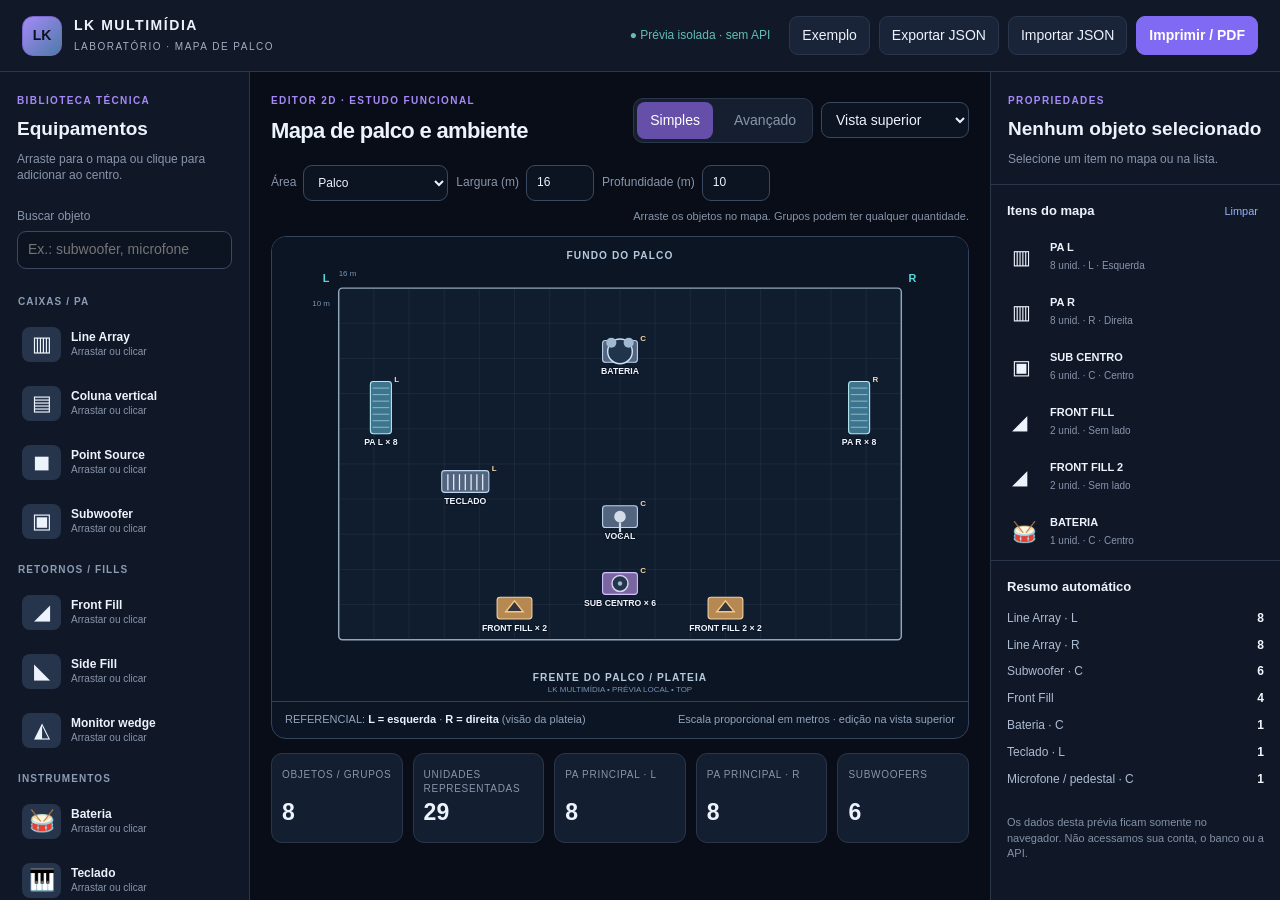
==== commit 60fe67f7: "chore(pages): route isolated Pages landing to stage plot preview" ====
--- a/index.html
+++ b/index.html
@@ -1,164 +1 @@
-<!doctype html>
-<html lang="pt-BR">
-<head>
-  <meta charset="utf-8" />
-  <meta name="viewport" content="width=device-width,initial-scale=1" />
-  <meta name="theme-color" content="#09090b" />
-  <meta name="description" content="LK Multimídia | Formulários técnicos para som, luz e imagem." />
-  <meta http-equiv="Content-Security-Policy" content="default-src 'self' data: blob:; script-src 'self'; style-src 'self' https://fonts.googleapis.com; img-src 'self' data: blob:; font-src 'self' https://fonts.gstatic.com; object-src 'none'; base-uri 'none'; form-action 'self'; connect-src 'self'" />
-  <link rel="icon" href="assets/lk-brand-studio.svg" type="image/svg+xml" />
-  <link rel="stylesheet" href="styles.css?v=0.8.0" />
-  <link rel="stylesheet" href="brand-lk.css?v=0.8.0" />
-  <title>LK Multimídia | Central Técnica</title>
-</head>
-<body data-auth-loading="true">
-  <div id="session-loading" class="session-loading" role="status" aria-label="Carregando a LK Multimídia"><img src="assets/lk-brand-studio.svg" alt="" width="58" height="58"><span>LK MULTIMÍDIA</span></div>
-  <section class="auth-page" id="auth-page" aria-label="Acesso à plataforma">
-    <div class="auth-glow auth-glow-one"></div><div class="auth-glow auth-glow-two"></div>
-    <div class="auth-shell">
-      <div class="auth-intro">
-        <div class="identity-lockup"><img src="assets/lk-brand-studio.svg" alt="Marca LK Studio" width="54" height="54"><span><b>LK</b><small>MULTIMÍDIA</small></span></div>
-        <div class="eyebrow"><span class="dot"></span> PLATAFORMA DE PRODUÇÃO TÉCNICA</div>
-        <h1>Do planejamento<br>ao <em>palco.</em></h1>
-        <p>Um só lugar para organizar os riders de som, luz e imagem com clareza, precisão e uma apresentação profissional.</p>
-        <div class="auth-tracks"><span><i>01</i> SONORIZAÇÃO</span><span><i>02</i> ILUMINAÇÃO</span><span><i>03</i> IMAGEM & VÍDEO</span></div>
-        <div class="auth-line-art" aria-hidden="true"><svg viewBox="0 0 540 170" preserveAspectRatio="xMidYMid meet"><path d="M35 126Q270 181 505 126M35 112Q270 163 505 112M42 99Q270 149 498 99" fill="none" stroke="currentColor" stroke-width="2"/><path d="M72 93V42h45v51M82 53h25M82 65h25M82 77h25M367 86v-45h61v45M367 49h61M374 60h48M374 71h48" fill="none" stroke="currentColor" stroke-width="2"/><circle cx="265" cy="71" r="26" fill="none" stroke="currentColor" stroke-width="3"/><circle cx="240" cy="42" r="13" fill="none" stroke="currentColor" stroke-width="2"/><circle cx="292" cy="42" r="13" fill="none" stroke="currentColor" stroke-width="2"/><ellipse cx="215" cy="16" rx="26" ry="5" fill="none" stroke="currentColor" stroke-width="2"/><ellipse cx="315" cy="14" rx="25" ry="5" fill="none" stroke="currentColor" stroke-width="2"/><path d="M215 21V55M315 19V54M213 42l23 15M316 40l-22 15" fill="none" stroke="currentColor" stroke-width="2"/><path d="M121 98v-30h64v30M128 73h50M136 83h5m7 0h5m7 0h5" fill="none" stroke="currentColor" stroke-width="2"/></svg></div>
-      </div>
-      <div class="auth-card">
-        <div class="auth-card-top"><span class="version-pill">PLATAFORMA LK</span><span class="three-dots">● ● ●</span></div>
-        <h2 id="login-title">Bem-vindo de volta.</h2>
-        <p id="login-description" class="muted">Entre com sua conta para organizar e salvar seus riders técnicos.</p>
-        <p id="account-status" class="account-status" role="status" aria-live="polite" hidden></p><form id="login-form" autocomplete="on">
-          <label for="login-email">E-mail de acesso</label>
-          <div class="login-input"><span>@</span><input id="login-email" type="email" autocomplete="username" required placeholder="seu@email.com" /></div>
-          <label for="login-password">Senha</label>
-          <div class="login-input"><span>⌁</span><input id="login-password" type="password" autocomplete="current-password" required placeholder="Digite sua senha" /><button type="button" id="toggle-password" class="ghost-icon" aria-label="Mostrar senha">◉</button></div>
-          <p id="login-error" class="error-text" aria-live="polite"></p>
-          <button type="submit" class="button primary auth-submit" disabled>Entrar na plataforma <span>→</span></button>
-        </form>
-        <button type="button" id="show-register" class="auth-link-button">Não tem uma conta? <strong>Cadastre-se →</strong></button>
-        <section id="register-view" class="register-view" aria-labelledby="register-title" hidden>
-          <div id="register-form-step">
-            <h2 id="register-title">Criar uma conta</h2>
-            <p class="muted">Preencha seus dados e confirme seu e-mail para ativar o plano Free.</p>
-            <form id="register-form" autocomplete="off">
-              <fieldset class="account-type-choice"><legend>Tipo de conta</legend>
-               <label><input type="radio" id="account-type-personal" name="accountType" value="personal" checked><span><b>Pessoal</b><small>Organize seus próprios documentos.</small></span></label>
-               <label><input type="radio" id="account-type-organization" name="accountType" value="organization"><span><b>Organização</b><small>Identifique os documentos com sua organização.</small></span></label>
-             </fieldset>
-             <div class="register-field" id="register-org-field" hidden><label for="register-org-name">Nome da organização</label><input id="register-org-name" name="organizationName" maxlength="120" minlength="2" placeholder="Nome da organização"></div>
-             <div class="register-field"><label for="register-name">Nome completo</label><input id="register-name" name="name" type="text" required minlength="3" maxlength="100" autocomplete="name" placeholder="Seu nome completo"></div>
-              <div class="register-field"><label for="register-email">E-mail</label><input id="register-email" name="email" type="email" required maxlength="254" autocomplete="email" placeholder="seu@email.com"></div>
-              <div class="register-field"><label for="register-phone">Telefone com DDD <span class="field-optional">(opcional)</span></label><input id="register-phone" name="phone" type="tel" inputmode="tel" autocomplete="tel" placeholder="(11) 90000-0000" maxlength="20"></div>
-              <div class="register-field"><label for="register-password">Senha</label><input id="register-password" name="password" type="password" required minlength="12" maxlength="128" autocomplete="new-password" placeholder="Pelo menos 12 caracteres"></div>
-              <div class="register-field"><label for="register-password-confirm">Repita a senha</label><input id="register-password-confirm" name="passwordConfirm" type="password" required minlength="12" maxlength="128" autocomplete="new-password" placeholder="Repita a senha"></div>
-              <label class="register-password-visibility" for="register-show-password"><input type="checkbox" id="register-show-password" autocomplete="off"><span>Exibir senhas</span></label>
-              <p class="error-text" id="register-error" aria-live="polite"></p>
-              <button class="button primary auth-submit" type="submit" disabled>Criar conta <span>→</span></button>
-            </form>
-          </div>
-          <div id="register-verification-step" hidden>
-            <div class="verify-icon" aria-hidden="true">✉</div>
-            <h2>Confirmação da conta</h2>
-            <p class="muted">Digite o código de seis dígitos que será enviado ao seu e-mail.</p>
-            <label for="register-verification-code" class="verify-code-label">Código de 6 dígitos</label><input id="register-verification-code" type="text" inputmode="numeric" autocomplete="one-time-code" pattern="[0-9]{6}" maxlength="6" placeholder="000000"><p class="error-text" id="verify-error" aria-live="polite"></p><button type="button" id="verify-submit" class="button primary auth-submit">Confirmar e-mail</button><button type="button" id="resend-code" class="auth-link-button">Reenviar código</button>
-            <button type="button" id="verification-back" class="button outlined full-button">Voltar ao formulário</button>
-          </div>
-          <button type="button" id="register-back-login" class="auth-link-button">← Voltar ao login</button>
-        </section>
-        <div class="auth-foot"><span>LK Multimídia</span><span>Som • Luz • Imagem</span></div>
-      </div>
-    </div>
-  </section>
-
-  <div id="app-page" class="app-page" hidden>
-    <header class="topbar"><div class="topbar-brand"><img src="assets/lk-brand-studio.svg" alt="Marca LK Studio" width="38" height="38"/><span>LK <b>MULTIMÍDIA</b><small>CENTRAL DE PRODUÇÃO</small></span></div><div class="topbar-actions"><span class="env-badge"><span class="dot"></span> CENTRAL TÉCNICA</span></div></header>
-    <div class="workspace">
-      <aside class="sidebar">
-        <div class="sidebar-caption">ESPAÇO DE TRABALHO</div>
-        <div class="side-heading">Painel de produção</div>
-        <div class="sidebar-rule"></div>
-        <div class="sidebar-caption">CATEGORIAS</div>
-        <div class="sidebar-group-label">▦ &nbsp; Rider técnico</div>
-        <nav class="module-nav" aria-label="Categorias de rider">
-          <button class="nav-item active" type="button" data-module="som"><span class="nav-icon">◖))</span><span>Rider de som</span><span class="nav-arrow">›</span></button>
-          <button class="nav-item" type="button" data-module="luz"><span class="nav-icon">☼</span><span>Rider de luz</span><span class="nav-arrow">›</span></button>
-          <button class="nav-item" type="button" data-module="imagem"><span class="nav-icon">▣</span><span>Rider de imagem</span><span class="nav-arrow">›</span></button>
-        </nav>
-        <div class="sidebar-rule"></div>
-        <div class="drafts-heading"><span>MEUS RASCUNHOS</span><button type="button" id="new-draft-side" title="Novo rider" aria-label="Novo rider">+</button></div>
-        <div id="draft-list" class="draft-list"><p class="draft-empty">Nenhum rider salvo.</p></div>
-        <div class="sidebar-profile-wrap"><button id="profile-trigger" type="button" class="profile-trigger" aria-expanded="false" aria-controls="profile-menu">
-           <span class="profile-avatar"><span class="profile-initials">U</span><img class="profile-photo" alt="" hidden></span>
-           <span class="profile-trigger-label"><strong id="profile-sidebar-name">Meu perfil</strong><small>Minha conta</small></span><span aria-hidden="true">⌃</span>
-          </button><div id="profile-menu" class="profile-menu" hidden><button type="button" id="profile-open">Meu perfil</button><button id="logout-btn" type="button">Sair da conta</button></div></div>
-      </aside>
-      <main class="main-area" id="main-area">
-        <div class="main-topline"><div class="breadcrumb">CENTRAL TÉCNICA <span>/</span> RIDER TÉCNICO <span>/</span> <b id="breadcrumb-current">SOM</b></div><span class="last-saved" id="last-saved">Ainda não salvo</span></div>
-        <div class="page-title-row"><div><div class="section-kicker">GERENCIADOR DE DOCUMENTOS</div><h1 id="page-title">Rider técnico de som</h1><p>Preencha os requisitos técnicos do evento e prepare seu documento para impressão.</p></div><button type="button" class="button outlined" id="new-rider">＋ Novo rider</button></div>
-        <div class="editor-grid">
-          <div class="paper" id="paper-editor">
-            <div class="paper-hero"><div class="paper-hero-txt"><div class="paper-overline" id="hero-organization">IDENTIFICAÇÃO DO EVENTO</div><h2>RIDER <span>TÉCNICO</span></h2><p id="hero-subtitle">SONORIZAÇÃO / PRODUÇÃO TÉCNICA</p><div class="paper-accent"></div><strong class="hero-event" id="hero-event-name">EVENTO</strong><small id="hero-year">2026</small></div><div class="hero-art" aria-hidden="true"><svg viewBox="0 0 250 160"><path d="M16 136q111 42 218 0M16 125q111 38 218 0M16 115q111 34 218 0" fill="none" stroke="#40b7b3" stroke-opacity=".45" stroke-width="2"/><rect x="29" y="77" width="27" height="40" rx="2" fill="none" stroke="#5fbeba" stroke-width="2"/><path d="M34 84h17M34 94h17M34 104h17" stroke="#5fbeba" opacity=".65"/><circle cx="127" cy="90" r="26" fill="none" stroke="#6bd0c8" stroke-width="2.5"/><circle cx="100" cy="55" r="13" fill="none" stroke="#6bd0c8" stroke-width="2"/><circle cx="158" cy="55" r="13" fill="none" stroke="#6bd0c8" stroke-width="2"/><path d="M127 63V36m0 0-24-15m24 15 29-18" fill="none" stroke="#6bd0c8" stroke-width="2"/><ellipse cx="80" cy="28" rx="26" ry="5" fill="none" stroke="#6bd0c8" stroke-width="2"/><ellipse cx="179" cy="24" rx="25" ry="5" fill="none" stroke="#6bd0c8" stroke-width="2"/><path d="M80 34v42m99-46v45" stroke="#6bd0c8" stroke-width="1.5"/><rect x="190" y="79" width="43" height="25" rx="2" fill="none" stroke="#5fbeba" stroke-width="2"/><path d="M194 85h35M194 92h35M197 97h5m7 0h5m7 0h5" fill="none" stroke="#5fbeba" stroke-width="1.5"/></svg></div></div>
-            <form id="rider-form" novalidate>
-              <div class="paper-content">
-                <div class="form-section"><div class="form-section-title"><span class="section-num">01</span><div><b>Identificação do evento</b><small>Informações gerais do rider</small></div></div>
-                  <div class="fields-grid two"><div class="field"><label for="event-type">Tipo de evento</label><select id="event-type" name="eventType"><option>Evento</option><option>Vigília</option><option>Congresso</option><option>Conferência</option><option>Social</option><option>Outro</option></select></div><div class="field"><label for="event-year">Ano do evento</label><select id="event-year" name="year"><option>2026</option><option>2027</option><option>2028</option><option>2029</option><option>2030</option></select></div></div>
-                  <div class="fields-grid two vigil-years" id="vigil-years" hidden><div class="field"><label for="year-start">Ano inicial</label><select id="year-start" name="yearStart"><option>2026</option><option>2027</option><option>2028</option><option>2029</option><option>2030</option></select></div><div class="field"><label for="year-end">→ Ano final</label><select id="year-end" name="yearEnd"><option>2027</option><option>2028</option><option>2029</option><option>2030</option><option>2031</option></select></div></div>
-                  <div class="field"><label for="organization-name">Nome da organização <span class="optional">(opcional)</span></label><input id="organization-name" name="organizationName" maxlength="120" placeholder="Nome da empresa, grupo ou produção"></div><div class="field"><label for="event-name">Nome do evento <span class="req">*</span></label><input id="event-name" name="eventName" maxlength="130" placeholder="Ex.: Congresso Nacional" required></div>
-                  <div class="fields-grid two"><div class="field"><label for="event-date">Data</label><input id="event-date" name="eventDate" type="date"></div><div class="field"><label for="event-location">Local</label><input id="event-location" name="location" maxlength="100" placeholder="Ex.: Centro de Convenções"></div></div>
-                  <div class="field" hidden><label for="artwork">Arte de identidade visual <span class="optional">OPCIONAL</span></label><div class="upload-box"><input id="artwork" type="file" accept="image/png,image/jpeg,image/webp" disabled aria-describedby="artwork-help"/><div class="upload-label"><span>▧</span><div><b>Anexar imagem do evento</b><small id="artwork-help">Imagem do evento.</small></div></div><button type="button" class="text-button" id="remove-artwork" hidden>Remover imagem</button></div><img id="artwork-preview" alt="Prévia da arte do evento" class="artwork-preview" hidden></div>
-                </div>
-                <div class="form-section" data-section="som"><div class="form-section-title"><span class="section-num">02</span><div><b>Sistema principal · P.A.</b><small>Equipamentos e cobertura sonora</small></div></div>
-                  <div class="fields-grid two"><div class="field"><label for="console">Mesa de som</label><select id="console" name="console"><option value="">Selecione a mesa</option><option>Behringer X32</option><option>Behringer X32 Compact</option><option>Allen & Heath SQ-5</option><option>Yamaha DM3</option><option>Outro modelo</option></select></div><div class="field"><label for="console-other">Modelo adicional / observação</label><input id="console-other" name="consoleOther" maxlength="100" placeholder="Marca, modelo ou detalhes"></div></div>
-                  <div class="fields-grid two"><div class="field"><label for="speaker-model">Modelo de caixa principal</label><select id="speaker-model" name="speakerModel"><option value="">Selecione o modelo</option><option>JBL PRX915</option><option>QSC K12.2</option><option disabled value="Outro modelo">Outro modelo · Premium</option><option>A definir com o responsável</option></select><small class="field-note">Plano Free: escolha um modelo disponível no catálogo.</small></div><div class="field"><label for="speaker-type">Tipo de sistema</label><select id="speaker-type" name="speakerType"><option>Caixas ativas</option><option>Caixas passivas + amplificação</option><option>Line array</option><option>Sistema instalado</option><option>Outro</option></select></div></div>
-                  <div class="fields-grid three"><div class="field"><label for="speaker-qty">Qtd. caixas P.A.</label><input id="speaker-qty" name="speakerQty" type="number" min="0" max="999" value="2"></div><div class="field"><label for="sub-qty">Qtd. subwoofers</label><input id="sub-qty" name="subQty" type="number" min="0" max="999" value="2"></div><div class="field"><label for="monitor-qty">Qtd. retornos de chão</label><input id="monitor-qty" name="monitorQty" type="number" min="0" max="999" value="4"></div></div>
-                  <div class="field"><label for="pa-notes">Considerações gerais</label><textarea id="pa-notes" name="paNotes" rows="3" maxlength="1800" placeholder="Posicionamento do P.A., cobertura, efeitos, infraestrutura, observações..."></textarea></div>
-                </div>
-                <div class="form-section" data-section="som"><div class="form-section-title"><span class="section-num">03</span><div><b>Formação da banda</b><small>Instrumentos e equipe vocal</small></div></div>
-                  <div class="instruments-head"><strong>Instrumentos</strong><span>Adicione quantos forem necessários</span></div>
-                  <div id="instrument-list" class="instrument-list"></div>
-                  <button type="button" class="add-btn" id="add-instrument">＋ Adicionar instrumento</button>
-                  <div class="fields-grid two vocal-fields"><div class="field"><label for="lead-singers">Cantores principais</label><select id="lead-singers" name="leadSingers"></select></div><div class="field"><label for="back-singers">Backing vocals</label><select id="back-singers" name="backSingers"></select></div></div>
-                </div>
-                <div class="form-section" data-section="som"><div class="form-section-title"><span class="section-num">04</span><div><b>Patch e monitoração</b><small>Entradas, retornos e estrutura de palco</small></div></div><div class="fields-grid two"><div class="field"><label for="input-count">Canais de entrada estimados</label><input id="input-count" name="inputCount" type="number" min="0" max="999" placeholder="Ex.: 20"></div><div class="field"><label for="aux-count">Vias de monitoração</label><input id="aux-count" name="auxCount" type="number" min="0" max="999" placeholder="Ex.: 10"></div></div><div class="field"><label for="monitor-type">Monitoração</label><select id="monitor-type" name="monitorType"><option>Monitores + fones (misto)</option><option>Somente retornos de chão</option><option>Somente in-ear / fones</option><option>Outro</option></select></div><div class="field"><label for="patch-notes">Observações de patch e monitoração</label><textarea id="patch-notes" name="patchNotes" rows="3" maxlength="3000" placeholder="Pontos de atenção, distribuição de palco e necessidades especiais..."></textarea></div></div>
-                <div class="technical-builder">
-                  <div class="builder-heading"><div><span class="builder-eyebrow">PATCH DE ENTRADAS</span><h3>Input List</h3><p>Organize os canais da mesa, fontes, microfones/DI e necessidades de phantom.</p></div><strong class="builder-counter" id="input-list-count">0 canais</strong></div>
-                  <div id="input-list" class="structured-list" aria-label="Canais de entrada"></div>
-                  <div class="builder-actions"><button type="button" class="add-btn" id="add-input-channel">＋ Adicionar canal</button><button type="button" class="add-btn secondary" id="generate-inputs">Gerar sugestão da banda</button></div>
-                </div>
-                <div class="technical-builder">
-                  <div class="builder-heading"><div><span class="builder-eyebrow">PATCH DE SAÍDAS</span><h3>Output List</h3><p>Defina as vias, destinos, monitores, in-ear e distribuição do sinal.</p></div><strong class="builder-counter" id="output-list-count">0 saídas</strong></div>
-                  <div id="output-list" class="structured-list" aria-label="Saídas de áudio"></div>
-                  <div class="builder-actions"><button type="button" class="add-btn" id="add-output-channel">＋ Adicionar saída</button></div>
-                </div>
-                <div class="technical-builder">
-                  <div class="builder-heading"><div><span class="builder-eyebrow">PRÉ-PRODUÇÃO E PASSAGEM DE SOM</span><h3>Checklist técnico</h3><p>Acompanhe as tarefas concluídas e adicione necessidades do evento.</p></div><strong class="builder-counter" id="checklist-progress" role="status">0 de 0</strong></div>
-                  <div id="technical-checklist" class="structured-list" aria-label="Checklist técnico"></div>
-                  <div class="builder-actions"><button type="button" class="add-btn" id="add-checklist-item">＋ Adicionar item</button></div>
-                </div>
-                <div class="form-section" data-section="luz" hidden><div class="form-section-title"><span class="section-num">02</span><div><b>Iluminação</b><small>Controle, fixtures e direcionamento</small></div></div><div class="fields-grid two"><div class="field"><label for="light-console">Controladora de iluminação</label><select id="light-console" name="lightConsole"><option value="">Selecionar</option><option>DMX 512 convencional</option><option>ChamSys MagicQ</option><option>grandMA</option><option>Outro / a definir</option></select></div><div class="field"><label for="light-qty">Quantidade de refletores</label><input type="number" min="0" max="999" value="8" id="light-qty" name="lightQty"></div></div><div class="fields-grid two"><div class="field"><label for="light-type">Tipo principal</label><select id="light-type" name="lightType"><option>PAR LED</option><option>Moving head</option><option>Fresnel</option><option>Combinação de equipamentos</option><option>Outro</option></select></div><div class="field"><label for="light-control">Controle</label><select id="light-control" name="lightControl"><option>DMX</option><option>Art-Net / sACN</option><option>Manual</option><option>A definir</option></select></div></div><div class="field"><label for="light-notes">Cenas, direcionamento e observações</label><textarea id="light-notes" name="lightNotes" rows="4" placeholder="Descreva a iluminação desejada, efeitos, localização das estruturas..."></textarea></div></div>
-                <div class="form-section" data-section="imagem" hidden><div class="form-section-title"><span class="section-num">02</span><div><b>Imagem e vídeo</b><small>Captação, transmissão e projeção</small></div></div><div class="fields-grid two"><div class="field"><label for="camera-qty">Quantidade de câmeras</label><input type="number" min="0" max="999" value="2" id="camera-qty" name="cameraQty"></div><div class="field"><label for="video-output">Resolução de trabalho</label><select id="video-output" name="videoOutput"><option>1920 × 1080 (Full HD)</option><option>3840 × 2160 (4K UHD)</option><option>1280 × 720 (HD)</option><option>A definir</option></select></div></div><div class="fields-grid two"><div class="field"><label for="video-switcher">Mesa / switcher de vídeo</label><input id="video-switcher" name="videoSwitcher" maxlength="100" placeholder="Ex.: ATEM Mini Pro"></div><div class="field"><label for="stream-target">Saída principal</label><select id="stream-target" name="streamTarget"><option>Transmissão ao vivo</option><option>Projeção no templo</option><option>Gravação local</option><option>Transmissão + projeção</option></select></div></div><div class="field"><label for="video-notes">Sinais, conexões e observações</label><textarea id="video-notes" name="videoNotes" rows="4" placeholder="Áudio para transmissão, computadores, projetores, links, fontes de imagem..."></textarea></div></div>
-                <div class="form-section"><div class="form-section-title"><span class="section-num" id="last-section-number">08</span><div><b>Responsáveis e observações</b><small>Informações para produção técnica</small></div></div><div class="fields-grid two"><div class="field"><label for="contact-name">Responsável técnico</label><input id="contact-name" name="contactName" maxlength="100" placeholder="Nome completo"></div><div class="field"><label for="contact-role">Função</label><input id="contact-role" name="contactRole" maxlength="100" placeholder="Ex.: Técnico de som"></div></div><div class="fields-grid two"><div class="field"><label for="contact-email">E-mail</label><input id="contact-email" name="contactEmail" type="email" maxlength="140" placeholder="contato@exemplo.com"></div><div class="field"><label for="contact-phone">Telefone</label><input id="contact-phone" name="contactPhone" maxlength="32" placeholder="(00) 00000-0000"></div></div><div class="field"><label for="general-notes">Observações finais</label><textarea id="general-notes" name="generalNotes" rows="3" maxlength="3000" placeholder="Complementos, informações importantes e orientações gerais..."></textarea></div></div>
-              </div>
-              <div class="paper-footer"><div class="paper-footer-top"><span>LK MULTIMÍDIA / DOCUMENTAÇÃO TÉCNICA</span><span id="paper-footer-module">RIDER DE SOM · 2026</span></div><div class="paper-actions"><button type="button" id="cancel-btn" class="button cancel">Cancelar</button><button type="button" id="save-btn" class="button outlined dark-outline">▣ Salvar rascunho</button><button type="button" id="pdf-btn" class="button primary">↧ Gerar PDF / imprimir</button></div></div>
-            </form>
-          </div>
-          <aside class="context-panel"><div class="context-card"><div class="context-top"><span class="context-symbol">▤</span><span class="context-status"><i></i> RASCUNHO</span></div><h3>Seu rider em construção</h3><p>Os campos ficam organizados para você revisar antes de gerar a versão final do documento.</p><div class="context-stats"><span>ÁREA</span><strong id="context-type">SOM</strong></div><div class="context-stats"><span>EVENTO</span><strong id="context-event">Não informado</strong></div><div class="context-stats"><span>INSTRUMENTOS</span><strong id="context-instruments">5 tipos</strong></div></div><div class="context-hint"><span>✧</span><div><b>Exportação em PDF</b><p>Ao clicar em gerar, escolha “Salvar como PDF” na janela de impressão do navegador.</p></div></div></aside>
-        </div>
-        <footer class="site-footer"><div><span class="footer-brand">LK <b>MULTIMÍDIA</b></span><p>Plataforma de planejamento técnico da LK Multimídia.</p></div><div><b>CONTATO</b><span>Informações a definir</span><span>E-mail e redes sociais a definir</span></div><div><b>SOBRE O PROJETO</b><span>Riders de som, luz e imagem</span><span>LK Multimídia</span></div><div class="copyright">© <span id="copyright-year">2026</span> LK Multimídia. Todos os direitos reservados. <span></span><span>ADM LK</span></div></footer>
-      </main>
-    </div>
-  </div>
-  <div class="profile-modal-backdrop" id="profile-modal" hidden>
-     <section class="profile-modal" role="dialog" aria-modal="true" aria-labelledby="profile-heading">
-       <div class="profile-modal-title"><h2 id="profile-heading">Meu perfil</h2><button type="button" id="profile-close" aria-label="Fechar">×</button></div>
-       <div class="profile-summary"><span class="profile-avatar profile-avatar-large"><span class="profile-initials">U</span><img class="profile-photo" alt="" hidden></span><div><strong id="profile-name">Minha conta</strong><small id="profile-email"></small><small id="profile-plan"></small></div></div>
-       <label class="profile-photo-label" for="profile-photo-input">Escolher foto</label><input id="profile-photo-input" type="file" accept="image/png,image/jpeg,image/webp" hidden>
-       <p class="profile-photo-hint">JPG, PNG ou WebP até 200 KB.</p>
-     </section>
-   </div>
-   <div id="print-root" aria-hidden="true"></div>
-  <div id="toast" class="toast" role="status" aria-live="polite"></div>
-  <script src="app.js?v=0.8.0" defer></script>
-</body>
-</html>
+<!doctype html><html lang="pt-BR"><head><meta charset="utf-8"><meta name="viewport" content="width=device-width,initial-scale=1"><meta name="referrer" content="no-referrer"><meta name="robots" content="noindex,nofollow"><meta http-equiv="refresh" content="0; url=./stage-preview/index.html"><title>LK Multimídia · Laboratório de mapa de palco</title><style>body{margin:0;background:#101827;color:#eaf2ff;font:16px Arial,Helvetica,sans-serif;display:grid;place-items:center;min-height:100vh;text-align:center;padding:20px}a{color:#a58af7}</style></head><body><main><h1>LK Multimídia · Mapa de Palco</h1><p>Prévia funcional independente, sem login ou acesso à API.</p><p><a href="./stage-preview/index.html">Abrir editor de mapa de palco</a></p></main></body></html>
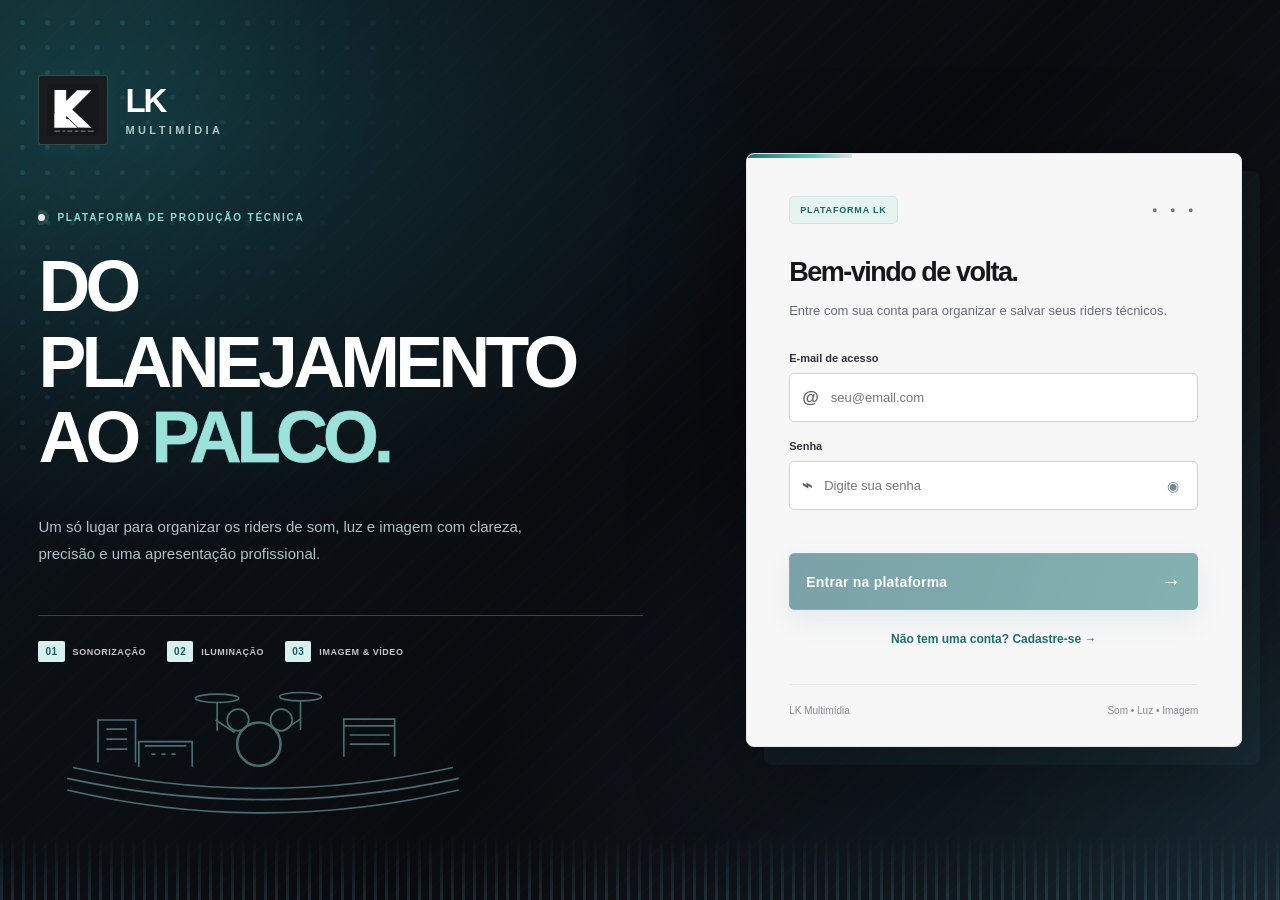
==== commit 07b75fd6: "feat(stageplot): integrate map editor inside original LK Rider de Som; Pages-only preview" ====
--- a/index.html
+++ b/index.html
@@ -1 +1,224 @@
-<!doctype html><html lang="pt-BR"><head><meta charset="utf-8"><meta name="viewport" content="width=device-width,initial-scale=1"><meta name="referrer" content="no-referrer"><meta name="robots" content="noindex,nofollow"><meta http-equiv="refresh" content="0; url=./stage-preview/index.html"><title>LK Multimídia · Laboratório de mapa de palco</title><style>body{margin:0;background:#101827;color:#eaf2ff;font:16px Arial,Helvetica,sans-serif;display:grid;place-items:center;min-height:100vh;text-align:center;padding:20px}a{color:#a58af7}</style></head><body><main><h1>LK Multimídia · Mapa de Palco</h1><p>Prévia funcional independente, sem login ou acesso à API.</p><p><a href="./stage-preview/index.html">Abrir editor de mapa de palco</a></p></main></body></html>+<!doctype html>
+<html lang="pt-BR">
+<head>
+  <meta charset="utf-8" />
+  <meta name="viewport" content="width=device-width,initial-scale=1" />
+  <meta name="theme-color" content="#09090b" />
+  <meta name="description" content="LK Multimídia | Formulários técnicos para som, luz e imagem." />
+  <meta http-equiv="Content-Security-Policy" content="default-src 'self' data: blob:; script-src 'self'; style-src 'self' https://fonts.googleapis.com; img-src 'self' data: blob:; font-src 'self' https://fonts.gstatic.com; object-src 'none'; base-uri 'none'; form-action 'self'; connect-src 'self'" />
+  <link rel="icon" href="assets/lk-brand-studio.svg" type="image/svg+xml" />
+  <link rel="stylesheet" href="styles.css?v=0.8.2" />
+  <link rel="stylesheet" href="brand-lk.css?v=0.8.2" />
+  <link rel="stylesheet" href="stage-plot.css?v=0.9-preview" />
+  <title>LK Multimídia | Central Técnica</title>
+</head>
+<body data-auth-loading="true">
+  <div id="session-loading" class="session-loading" role="status" aria-label="Carregando a LK Multimídia"><img src="assets/lk-brand-studio.svg" alt="" width="58" height="58"><span>LK MULTIMÍDIA</span></div>
+  <section class="auth-page" id="auth-page" aria-label="Acesso à plataforma">
+    <div class="auth-glow auth-glow-one"></div><div class="auth-glow auth-glow-two"></div>
+    <div class="auth-shell">
+      <div class="auth-intro">
+        <div class="identity-lockup"><img src="assets/lk-brand-studio.svg" alt="Marca LK Studio" width="54" height="54"><span><b>LK</b><small>MULTIMÍDIA</small></span></div>
+        <div class="eyebrow"><span class="dot"></span> PLATAFORMA DE PRODUÇÃO TÉCNICA</div>
+        <h1>Do planejamento<br>ao <em>palco.</em></h1>
+        <p>Um só lugar para organizar os riders de som, luz e imagem com clareza, precisão e uma apresentação profissional.</p>
+        <div class="auth-tracks"><span><i>01</i> SONORIZAÇÃO</span><span><i>02</i> ILUMINAÇÃO</span><span><i>03</i> IMAGEM & VÍDEO</span></div>
+        <div class="auth-line-art" aria-hidden="true"><svg viewBox="0 0 540 170" preserveAspectRatio="xMidYMid meet"><path d="M35 126Q270 181 505 126M35 112Q270 163 505 112M42 99Q270 149 498 99" fill="none" stroke="currentColor" stroke-width="2"/><path d="M72 93V42h45v51M82 53h25M82 65h25M82 77h25M367 86v-45h61v45M367 49h61M374 60h48M374 71h48" fill="none" stroke="currentColor" stroke-width="2"/><circle cx="265" cy="71" r="26" fill="none" stroke="currentColor" stroke-width="3"/><circle cx="240" cy="42" r="13" fill="none" stroke="currentColor" stroke-width="2"/><circle cx="292" cy="42" r="13" fill="none" stroke="currentColor" stroke-width="2"/><ellipse cx="215" cy="16" rx="26" ry="5" fill="none" stroke="currentColor" stroke-width="2"/><ellipse cx="315" cy="14" rx="25" ry="5" fill="none" stroke="currentColor" stroke-width="2"/><path d="M215 21V55M315 19V54M213 42l23 15M316 40l-22 15" fill="none" stroke="currentColor" stroke-width="2"/><path d="M121 98v-30h64v30M128 73h50M136 83h5m7 0h5m7 0h5" fill="none" stroke="currentColor" stroke-width="2"/></svg></div>
+      </div>
+      <div class="auth-card">
+        <div class="auth-card-top"><span class="version-pill">PLATAFORMA LK</span><span class="three-dots">● ● ●</span></div>
+        <h2 id="login-title">Bem-vindo de volta.</h2>
+        <p id="login-description" class="muted">Entre com sua conta para organizar e salvar seus riders técnicos.</p>
+        <p id="account-status" class="account-status" role="status" aria-live="polite" hidden></p><form id="login-form" autocomplete="on">
+          <label for="login-email">E-mail de acesso</label>
+          <div class="login-input"><span>@</span><input id="login-email" type="email" autocomplete="username" required placeholder="seu@email.com" /></div>
+          <label for="login-password">Senha</label>
+          <div class="login-input"><span>⌁</span><input id="login-password" type="password" autocomplete="current-password" required placeholder="Digite sua senha" /><button type="button" id="toggle-password" class="ghost-icon" aria-label="Mostrar senha">◉</button></div>
+          <p id="login-error" class="error-text" aria-live="polite"></p>
+          <button type="submit" class="button primary auth-submit" disabled>Entrar na plataforma <span>→</span></button>
+        </form>
+        <button type="button" id="show-register" class="auth-link-button">Não tem uma conta? <strong>Cadastre-se →</strong></button>
+        <section id="register-view" class="register-view" aria-labelledby="register-title" hidden>
+          <div id="register-form-step">
+            <h2 id="register-title">Criar uma conta</h2>
+            <p class="muted">Preencha seus dados e confirme seu e-mail para ativar o plano Free.</p>
+            <form id="register-form" autocomplete="off">
+              <fieldset class="account-type-choice"><legend>Tipo de conta</legend>
+               <label><input type="radio" id="account-type-personal" name="accountType" value="personal" checked><span><b>Pessoal</b><small>Organize seus próprios documentos.</small></span></label>
+               <label><input type="radio" id="account-type-organization" name="accountType" value="organization"><span><b>Organização</b><small>Identifique os documentos com sua organização.</small></span></label>
+             </fieldset>
+             <div class="register-field" id="register-org-field" hidden><label for="register-org-name">Nome da organização</label><input id="register-org-name" name="organizationName" maxlength="120" minlength="2" placeholder="Nome da organização"></div>
+             <div class="register-field"><label for="register-name">Nome completo</label><input id="register-name" name="name" type="text" required minlength="3" maxlength="100" autocomplete="name" placeholder="Seu nome completo"></div>
+              <div class="register-field"><label for="register-email">E-mail</label><input id="register-email" name="email" type="email" required maxlength="254" autocomplete="email" placeholder="seu@email.com"></div>
+              <div class="register-field"><label for="register-phone">Telefone com DDD <span class="field-optional">(opcional)</span></label><input id="register-phone" name="phone" type="tel" inputmode="tel" autocomplete="tel" placeholder="(11) 90000-0000" maxlength="20"></div>
+              <div class="register-field"><label for="register-password">Senha</label><input id="register-password" name="password" type="password" required minlength="12" maxlength="128" autocomplete="new-password" placeholder="Pelo menos 12 caracteres"></div>
+              <div class="register-field"><label for="register-password-confirm">Repita a senha</label><input id="register-password-confirm" name="passwordConfirm" type="password" required minlength="12" maxlength="128" autocomplete="new-password" placeholder="Repita a senha"></div>
+              <label class="register-password-visibility" for="register-show-password"><input type="checkbox" id="register-show-password" autocomplete="off"><span>Exibir senhas</span></label>
+              <p class="error-text" id="register-error" aria-live="polite"></p>
+              <button class="button primary auth-submit" type="submit" disabled>Criar conta <span>→</span></button>
+            </form>
+          </div>
+          <div id="register-verification-step" hidden>
+            <div class="verify-icon" aria-hidden="true">✉</div>
+            <h2>Confirmação da conta</h2>
+            <p class="muted">Digite o código de seis dígitos que será enviado ao seu e-mail.</p>
+            <label for="register-verification-code" class="verify-code-label">Código de 6 dígitos</label><input id="register-verification-code" type="text" inputmode="numeric" autocomplete="one-time-code" pattern="[0-9]{6}" maxlength="6" placeholder="000000"><p class="error-text" id="verify-error" aria-live="polite"></p><button type="button" id="verify-submit" class="button primary auth-submit">Confirmar e-mail</button><button type="button" id="resend-code" class="auth-link-button">Reenviar código</button>
+            <button type="button" id="verification-back" class="button outlined full-button">Voltar ao formulário</button>
+          </div>
+          <button type="button" id="register-back-login" class="auth-link-button">← Voltar ao login</button>
+        </section>
+        <div class="auth-foot"><span>LK Multimídia</span><span>Som • Luz • Imagem</span></div>
+      </div>
+    </div>
+  </section>
+
+  <div id="app-page" class="app-page" hidden>
+    <header class="topbar"><div class="topbar-brand"><img src="assets/lk-brand-studio.svg" alt="Marca LK Studio" width="38" height="38"/><span>LK <b>MULTIMÍDIA</b><small>CENTRAL DE PRODUÇÃO</small></span></div><div class="topbar-actions"><span class="env-badge"><span class="dot"></span> CENTRAL TÉCNICA</span></div></header>
+    <div class="workspace">
+      <aside class="sidebar">
+        <div class="sidebar-caption">ESPAÇO DE TRABALHO</div>
+        <div class="side-heading">Painel de produção</div>
+        <div class="sidebar-rule"></div>
+        <div class="sidebar-caption">CATEGORIAS</div>
+        <div class="sidebar-group-label">▦ &nbsp; Rider técnico</div>
+        <nav class="module-nav" aria-label="Categorias de rider">
+          <button class="nav-item active" type="button" data-module="som"><span class="nav-icon">◖))</span><span>Rider de som</span><span class="nav-arrow">›</span></button>
+          <button class="nav-item" type="button" data-module="luz"><span class="nav-icon">☼</span><span>Rider de luz</span><span class="nav-arrow">›</span></button>
+          <button class="nav-item" type="button" data-module="imagem"><span class="nav-icon">▣</span><span>Rider de imagem</span><span class="nav-arrow">›</span></button>
+        </nav>
+        <div class="sidebar-rule"></div>
+        <div class="drafts-heading"><span>MEUS RASCUNHOS</span><button type="button" id="new-draft-side" title="Novo rider" aria-label="Novo rider">+</button></div>
+        <div id="draft-list" class="draft-list"><p class="draft-empty">Nenhum rider salvo.</p></div>
+        <div class="sidebar-profile-wrap"><button id="profile-trigger" type="button" class="profile-trigger" aria-expanded="false" aria-controls="profile-menu">
+           <span class="profile-avatar"><span class="profile-initials">U</span><img class="profile-photo" alt="" hidden></span>
+           <span class="profile-trigger-label"><strong id="profile-sidebar-name">Meu perfil</strong><small>Minha conta</small></span><span aria-hidden="true">⌃</span>
+          </button><div id="profile-menu" class="profile-menu" hidden><button type="button" id="profile-open">Meu perfil</button><button id="logout-btn" type="button">Sair da conta</button></div></div>
+      </aside>
+      <main class="main-area" id="main-area">
+        <div class="main-topline"><div class="breadcrumb">CENTRAL TÉCNICA <span>/</span> RIDER TÉCNICO <span>/</span> <b id="breadcrumb-current">SOM</b></div><span class="last-saved" id="last-saved">Ainda não salvo</span></div>
+        <div class="page-title-row"><div><div class="section-kicker">GERENCIADOR DE DOCUMENTOS</div><h1 id="page-title">Rider técnico de som</h1><p>Preencha os requisitos técnicos do evento e prepare seu documento para impressão.</p></div><button type="button" class="button outlined" id="new-rider">＋ Novo rider</button></div>
+        <div class="editor-grid">
+          <div class="paper" id="paper-editor">
+            <div class="paper-hero"><div class="paper-hero-txt"><div class="paper-overline" id="hero-organization">IDENTIFICAÇÃO DO EVENTO</div><h2>RIDER <span>TÉCNICO</span></h2><p id="hero-subtitle">SONORIZAÇÃO / PRODUÇÃO TÉCNICA</p><div class="paper-accent"></div><strong class="hero-event" id="hero-event-name">EVENTO</strong><small id="hero-year">2026</small></div><div class="hero-art" aria-hidden="true"><svg viewBox="0 0 250 160"><path d="M16 136q111 42 218 0M16 125q111 38 218 0M16 115q111 34 218 0" fill="none" stroke="#40b7b3" stroke-opacity=".45" stroke-width="2"/><rect x="29" y="77" width="27" height="40" rx="2" fill="none" stroke="#5fbeba" stroke-width="2"/><path d="M34 84h17M34 94h17M34 104h17" stroke="#5fbeba" opacity=".65"/><circle cx="127" cy="90" r="26" fill="none" stroke="#6bd0c8" stroke-width="2.5"/><circle cx="100" cy="55" r="13" fill="none" stroke="#6bd0c8" stroke-width="2"/><circle cx="158" cy="55" r="13" fill="none" stroke="#6bd0c8" stroke-width="2"/><path d="M127 63V36m0 0-24-15m24 15 29-18" fill="none" stroke="#6bd0c8" stroke-width="2"/><ellipse cx="80" cy="28" rx="26" ry="5" fill="none" stroke="#6bd0c8" stroke-width="2"/><ellipse cx="179" cy="24" rx="25" ry="5" fill="none" stroke="#6bd0c8" stroke-width="2"/><path d="M80 34v42m99-46v45" stroke="#6bd0c8" stroke-width="1.5"/><rect x="190" y="79" width="43" height="25" rx="2" fill="none" stroke="#5fbeba" stroke-width="2"/><path d="M194 85h35M194 92h35M197 97h5m7 0h5m7 0h5" fill="none" stroke="#5fbeba" stroke-width="1.5"/></svg></div></div>
+            <form id="rider-form" novalidate>
+              <div class="paper-content">
+                <div class="form-section"><div class="form-section-title"><span class="section-num">01</span><div><b>Identificação do evento</b><small>Informações gerais do rider</small></div></div>
+                  <div class="fields-grid two"><div class="field"><label for="event-type">Tipo de evento</label><select id="event-type" name="eventType"><option>Evento</option><optgroup label="Música e apresentações"><option>Show / concerto</option><option>Festival</option><option>Apresentação acústica</option><option>Teatro / espetáculo</option><option>Apresentação cultural</option></optgroup><optgroup label="Igrejas e conferências"><option>Culto / celebração</option><option>Vigília</option><option>Congresso</option><option>Conferência</option><option>Retiro / encontro</option></optgroup><optgroup label="Corporativos e educação"><option>Evento corporativo</option><option>Seminário</option><option>Workshop</option><option>Feira / exposição</option><option>Formatura</option></optgroup><optgroup label="Eventos sociais e produções"><option>Social</option><option>Casamento</option><option>Evento esportivo</option><option>Transmissão ao vivo</option><option>Gravação ao vivo</option></optgroup><option>Outro</option></select></div><div class="field"><label for="event-year">Ano do evento</label><select id="event-year" name="year"><option>2026</option><option>2027</option><option>2028</option><option>2029</option><option>2030</option></select></div></div>
+                  <div class="fields-grid two vigil-years" id="vigil-years" hidden><div class="field"><label for="year-start">Ano inicial</label><select id="year-start" name="yearStart"><option>2026</option><option>2027</option><option>2028</option><option>2029</option><option>2030</option></select></div><div class="field"><label for="year-end">→ Ano final</label><select id="year-end" name="yearEnd"><option>2027</option><option>2028</option><option>2029</option><option>2030</option><option>2031</option></select></div></div>
+                  <div class="field"><label for="organization-name">Nome da organização <span class="optional">(opcional)</span></label><input id="organization-name" name="organizationName" maxlength="120" placeholder="Nome da empresa, grupo ou produção"></div><div class="field"><label for="event-name">Nome do evento <span class="req">*</span></label><input id="event-name" name="eventName" maxlength="130" placeholder="Ex.: Congresso Nacional" required></div>
+                  <div class="fields-grid two"><div class="field"><label for="event-date">Data</label><input id="event-date" name="eventDate" type="date"></div><div class="field"><label for="event-location">Local</label><input id="event-location" name="location" maxlength="100" placeholder="Ex.: Centro de Convenções"></div></div>
+                  <div class="production-optional">
+                    <div class="production-optional-title"><strong>Informações da produção</strong><small>Opcional · útil para dimensionar a operação técnica</small></div>
+                    <div class="fields-grid two">
+                      <div class="field"><label for="production-scale">Porte do evento</label><select id="production-scale" name="productionScale"><option value="">Não informado</option><option>Pequeno porte</option><option>Médio porte</option><option>Grande porte</option><option>Festival / múltiplos palcos</option></select></div>
+                      <div class="field"><label for="attendance-estimate">Público estimado</label><input id="attendance-estimate" name="attendanceEstimate" type="number" min="0" max="1000000" placeholder="Ex.: 500"></div>
+                    </div>
+                    <div class="fields-grid two">
+                      <div class="field"><label for="stage-dimensions">Dimensões do palco (m)</label><input id="stage-dimensions" name="stageDimensions" maxlength="50" placeholder="Ex.: 8 x 6"></div>
+                      <div class="field"><label for="soundcheck-minutes">Passagem de som (minutos)</label><input id="soundcheck-minutes" name="soundcheckMinutes" type="number" min="0" max="1440" placeholder="Ex.: 45"></div>
+                    </div>
+                  </div>
+                  <div class="field" hidden><label for="artwork">Arte de identidade visual <span class="optional">OPCIONAL</span></label><div class="upload-box"><input id="artwork" type="file" accept="image/png,image/jpeg,image/webp" disabled aria-describedby="artwork-help"/><div class="upload-label"><span>▧</span><div><b>Anexar imagem do evento</b><small id="artwork-help">Imagem do evento.</small></div></div><button type="button" class="text-button" id="remove-artwork" hidden>Remover imagem</button></div><img id="artwork-preview" alt="Prévia da arte do evento" class="artwork-preview" hidden></div>
+                </div>
+                <div class="form-section" data-section="som"><div class="form-section-title"><span class="section-num">02</span><div><b>Sistema principal · P.A.</b><small>Equipamentos e cobertura sonora</small></div></div>
+                  <div class="fields-grid two"><div class="field"><label for="console">Mesa de som</label><select id="console" name="console"><option value="">Selecione a mesa</option><option>Behringer X32</option><option>Behringer X32 Compact</option><option>Allen & Heath SQ-5</option><option>Yamaha DM3</option><option>Outro modelo</option></select></div><div class="field"><label for="console-other">Modelo adicional / observação</label><input id="console-other" name="consoleOther" maxlength="100" placeholder="Marca, modelo ou detalhes"></div></div>
+                  <div class="fields-grid two"><div class="field"><label for="speaker-model">Modelo de caixa principal</label><select id="speaker-model" name="speakerModel"><option value="">Selecione o modelo</option><option>JBL PRX915</option><option>QSC K12.2</option><option disabled value="Outro modelo">Outro modelo · Premium</option><option>A definir com o responsável</option></select><small class="field-note">Plano Free: escolha um modelo disponível no catálogo.</small></div><div class="field"><label for="speaker-type">Tipo de sistema</label><select id="speaker-type" name="speakerType"><option>Caixas ativas</option><option>Caixas passivas + amplificação</option><option>Line array</option><option>Sistema instalado</option><option>Outro</option></select></div></div>
+                  <div class="fields-grid three"><div class="field"><label for="speaker-qty">Qtd. caixas P.A.</label><input id="speaker-qty" name="speakerQty" type="number" min="0" max="999" value="2"></div><div class="field"><label for="sub-qty">Qtd. subwoofers</label><input id="sub-qty" name="subQty" type="number" min="0" max="999" value="2"></div><div class="field"><label for="monitor-qty">Qtd. retornos de chão</label><input id="monitor-qty" name="monitorQty" type="number" min="0" max="999" value="4"></div></div>
+                  <div class="field"><label for="pa-notes">Considerações gerais</label><textarea id="pa-notes" name="paNotes" rows="3" maxlength="1800" placeholder="Posicionamento do P.A., cobertura, efeitos, infraestrutura, observações..."></textarea></div>
+                </div>
+                <div class="form-section" data-section="som"><div class="form-section-title"><span class="section-num">03</span><div><b>Formação da banda</b><small>Instrumentos e equipe vocal</small></div></div>
+                  <div class="instruments-head"><strong>Instrumentos</strong><span>Adicione quantos forem necessários</span></div>
+                  <div id="instrument-list" class="instrument-list"></div>
+                  <button type="button" class="add-btn" id="add-instrument">＋ Adicionar instrumento</button>
+                  <div class="fields-grid two vocal-fields"><div class="field"><label for="lead-singers">Cantores principais</label><select id="lead-singers" name="leadSingers"></select></div><div class="field"><label for="back-singers">Backing vocals</label><select id="back-singers" name="backSingers"></select></div></div>
+                </div>
+                <div class="form-section" data-section="som"><div class="form-section-title"><span class="section-num">04</span><div><b>Patch e monitoração</b><small>Entradas, retornos e estrutura de palco</small></div></div><div class="fields-grid two"><div class="field"><label for="input-count">Canais de entrada estimados</label><input id="input-count" name="inputCount" type="number" min="0" max="999" placeholder="Ex.: 20"></div><div class="field"><label for="aux-count">Vias de monitoração</label><input id="aux-count" name="auxCount" type="number" min="0" max="999" placeholder="Ex.: 10"></div></div><div class="field"><label for="monitor-type">Monitoração</label><select id="monitor-type" name="monitorType"><option>Monitores + fones (misto)</option><option>Somente retornos de chão</option><option>Somente in-ear / fones</option><option>Outro</option></select></div><div class="field"><label for="patch-notes">Observações de patch e monitoração</label><textarea id="patch-notes" name="patchNotes" rows="3" maxlength="3000" placeholder="Pontos de atenção, distribuição de palco e necessidades especiais..."></textarea></div></div>
+                <div class="technical-builder">
+                  <div class="builder-heading"><div><span class="builder-eyebrow">PATCH DE ENTRADAS</span><h3>Input List</h3><p>Organize os canais da mesa, fontes, microfones/DI e necessidades de phantom.</p></div><strong class="builder-counter" id="input-list-count">0 canais</strong></div>
+                  <div id="input-list" class="structured-list" aria-label="Canais de entrada"></div>
+                  <div class="builder-actions"><button type="button" class="add-btn" id="add-input-channel">＋ Adicionar canal</button><button type="button" class="add-btn secondary" id="generate-inputs">Gerar sugestão da banda</button></div>
+                </div>
+                <div class="technical-builder">
+                  <div class="builder-heading"><div><span class="builder-eyebrow">PATCH DE SAÍDAS</span><h3>Output List</h3><p>Defina as vias, destinos, monitores, in-ear e distribuição do sinal.</p></div><strong class="builder-counter" id="output-list-count">0 saídas</strong></div>
+                  <div id="output-list" class="structured-list" aria-label="Saídas de áudio"></div>
+                  <div class="builder-actions"><button type="button" class="add-btn" id="add-output-channel">＋ Adicionar saída</button></div>
+                </div>
+                <div class="technical-builder">
+                  <div class="builder-heading"><div><span class="builder-eyebrow">PRÉ-PRODUÇÃO E PASSAGEM DE SOM</span><h3>Checklist técnico</h3><p>Acompanhe as tarefas concluídas e adicione necessidades do evento.</p></div><strong class="builder-counter" id="checklist-progress" role="status">0 de 0</strong></div>
+                  <div id="technical-checklist" class="structured-list" aria-label="Checklist técnico"></div>
+                  <div class="builder-actions"><button type="button" class="add-btn" id="add-checklist-item">＋ Adicionar item</button></div>
+                </div>
+
+                <div class="form-section" data-section="som" id="lk-stage-plot-section">
+                  <div class="form-section-title"><span class="section-num">05</span><div><b>Mapa de palco</b><small>Posicionamento visual de equipamentos, P.A., retornos e instrumentos</small></div></div>
+                  <div class="lk-plot-entry">
+                    <div><h3>Monte a disposição do seu evento</h3><p>Arraste caixas, subgraves e instrumentos, organize os lados L e R e indique as quantidades. O mapa será incluído no rider quando preenchido.</p>
+                      <button type="button" class="add-btn" id="lk-plot-open">✣ Abrir editor de mapa de palco</button>
+                      <span class="lk-plot-mini-description" id="lk-plot-mini-description">Nenhum equipamento posicionado</span></div>
+                    <div class="lk-plot-mini-wrap"><svg id="lk-plot-mini" viewBox="0 0 760 540" role="img" aria-label="Prévia do mapa de palco"></svg></div>
+                  </div>
+                </div>
+                <div class="form-section" data-section="luz" hidden><div class="form-section-title"><span class="section-num">02</span><div><b>Iluminação</b><small>Controle, fixtures e direcionamento</small></div></div><div class="fields-grid two"><div class="field"><label for="light-console">Controladora de iluminação</label><select id="light-console" name="lightConsole"><option value="">Selecionar</option><option>DMX 512 convencional</option><option>ChamSys MagicQ</option><option>grandMA</option><option>Outro / a definir</option></select></div><div class="field"><label for="light-qty">Quantidade de refletores</label><input type="number" min="0" max="999" value="8" id="light-qty" name="lightQty"></div></div><div class="fields-grid two"><div class="field"><label for="light-type">Tipo principal</label><select id="light-type" name="lightType"><option>PAR LED</option><option>Moving head</option><option>Fresnel</option><option>Combinação de equipamentos</option><option>Outro</option></select></div><div class="field"><label for="light-control">Controle</label><select id="light-control" name="lightControl"><option>DMX</option><option>Art-Net / sACN</option><option>Manual</option><option>A definir</option></select></div></div><div class="field"><label for="light-notes">Cenas, direcionamento e observações</label><textarea id="light-notes" name="lightNotes" rows="4" placeholder="Descreva a iluminação desejada, efeitos, localização das estruturas..."></textarea></div></div>
+                <div class="form-section" data-section="imagem" hidden><div class="form-section-title"><span class="section-num">02</span><div><b>Imagem e vídeo</b><small>Captação, transmissão e projeção</small></div></div><div class="fields-grid two"><div class="field"><label for="camera-qty">Quantidade de câmeras</label><input type="number" min="0" max="999" value="2" id="camera-qty" name="cameraQty"></div><div class="field"><label for="video-output">Resolução de trabalho</label><select id="video-output" name="videoOutput"><option>1920 × 1080 (Full HD)</option><option>3840 × 2160 (4K UHD)</option><option>1280 × 720 (HD)</option><option>A definir</option></select></div></div><div class="fields-grid two"><div class="field"><label for="video-switcher">Mesa / switcher de vídeo</label><input id="video-switcher" name="videoSwitcher" maxlength="100" placeholder="Ex.: ATEM Mini Pro"></div><div class="field"><label for="stream-target">Saída principal</label><select id="stream-target" name="streamTarget"><option>Transmissão ao vivo</option><option>Projeção no templo</option><option>Gravação local</option><option>Transmissão + projeção</option></select></div></div><div class="field"><label for="video-notes">Sinais, conexões e observações</label><textarea id="video-notes" name="videoNotes" rows="4" placeholder="Áudio para transmissão, computadores, projetores, links, fontes de imagem..."></textarea></div></div>
+                <div class="form-section"><div class="form-section-title"><span class="section-num" id="last-section-number">08</span><div><b>Responsáveis e observações</b><small>Informações para produção técnica</small></div></div><div class="fields-grid two"><div class="field"><label for="contact-name">Responsável técnico</label><input id="contact-name" name="contactName" maxlength="100" placeholder="Nome completo"></div><div class="field"><label for="contact-role">Função</label><input id="contact-role" name="contactRole" maxlength="100" placeholder="Ex.: Técnico de som"></div></div><div class="fields-grid two"><div class="field"><label for="contact-email">E-mail</label><input id="contact-email" name="contactEmail" type="email" maxlength="140" placeholder="contato@exemplo.com"></div><div class="field"><label for="contact-phone">Telefone</label><input id="contact-phone" name="contactPhone" maxlength="32" placeholder="(00) 00000-0000"></div></div><div class="field"><label for="general-notes">Observações finais</label><textarea id="general-notes" name="generalNotes" rows="3" maxlength="3000" placeholder="Complementos, informações importantes e orientações gerais..."></textarea></div></div>
+              </div>
+              <div class="paper-footer"><div class="paper-footer-top"><span>LK MULTIMÍDIA / DOCUMENTAÇÃO TÉCNICA</span><span id="paper-footer-module">RIDER DE SOM · 2026</span></div><div class="paper-actions"><button type="button" id="cancel-btn" class="button cancel">Cancelar</button><button type="button" id="save-btn" class="button outlined dark-outline">▣ Salvar rascunho</button><button type="button" id="pdf-btn" class="button primary">↧ Gerar PDF / imprimir</button></div></div>
+            </form>
+          </div>
+          <aside class="context-panel"><div class="context-card"><div class="context-top"><span class="context-symbol">▤</span><span class="context-status"><i></i> RASCUNHO</span></div><h3>Seu rider em construção</h3><p>Os campos ficam organizados para você revisar antes de gerar a versão final do documento.</p><div class="context-stats"><span>ÁREA</span><strong id="context-type">SOM</strong></div><div class="context-stats"><span>EVENTO</span><strong id="context-event">Não informado</strong></div><div class="context-stats"><span>INSTRUMENTOS</span><strong id="context-instruments">5 tipos</strong></div></div><div class="context-hint"><span>✧</span><div><b>Exportação em PDF</b><p>Ao clicar em gerar, escolha “Salvar como PDF” na janela de impressão do navegador.</p></div></div></aside>
+        </div>
+        <footer class="site-footer"><div><span class="footer-brand">LK <b>MULTIMÍDIA</b></span><p>Plataforma de planejamento técnico da LK Multimídia.</p></div><div><b>CONTATO</b><span>Informações a definir</span><span>E-mail e redes sociais a definir</span></div><div><b>SOBRE O PROJETO</b><span>Riders de som, luz e imagem</span><span>LK Multimídia</span></div><div class="copyright">© <span id="copyright-year">2026</span> LK Multimídia. Todos os direitos reservados. <span></span><span>ADM LK</span></div></footer>
+      </main>
+    </div>
+  </div>
+  <div class="profile-modal-backdrop" id="profile-modal" hidden>
+     <section class="profile-modal" role="dialog" aria-modal="true" aria-labelledby="profile-heading">
+       <div class="profile-modal-title"><h2 id="profile-heading">Meu perfil</h2><button type="button" id="profile-close" aria-label="Fechar">×</button></div>
+       <div class="profile-summary"><span class="profile-avatar profile-avatar-large"><span class="profile-initials">U</span><img class="profile-photo" alt="" hidden></span><div><strong id="profile-name">Minha conta</strong><small id="profile-email"></small><small id="profile-plan"></small></div></div>
+       <label class="profile-photo-label" for="profile-photo-input">Escolher foto</label><input id="profile-photo-input" type="file" accept="image/png,image/jpeg,image/webp" hidden>
+       <p class="profile-photo-hint">JPG, PNG ou WebP até 200 KB.</p>
+     </section>
+   </div>
+
+  <div id="lk-stage-modal" class="lk-stage-modal" hidden>
+    <section class="lk-plot-dialog" role="dialog" aria-modal="true" aria-label="Editor integrado de mapa de palco">
+      <div class="lk-plot-dialog-head"><div><small>LK MULTIMÍDIA / RIDER TÉCNICO DE SOM</small><strong>Mapa de palco e posicionamento técnico</strong></div><button type="button" id="lk-plot-close">✓ Concluir edição</button></div>
+      <div class="lk-plot-grid">
+        <aside class="lk-plot-sidebar"><h3>Biblioteca de equipamentos</h3><p class="lk-plot-note">Arraste para o mapa ou toque em um item para adicionar.</p><div id="lk-plot-palette" class="lk-plot-palette"></div></aside>
+        <div class="lk-plot-center">
+          <div class="lk-plot-tools">
+            <div class="lk-plot-switch"><button type="button" id="lk-plot-mode-simple">Simples</button><button type="button" id="lk-plot-mode-advanced">Avançado</button></div>
+            <label for="lk-plot-area">Área <select id="lk-plot-area"><option value="stage">Palco</option><option value="venue">Ambiente / salão</option></select></label>
+            <label for="lk-plot-width">Largura (m) <input id="lk-plot-width" type="number" min="4" max="90" step="0.5"></label>
+            <label for="lk-plot-depth">Profundidade (m) <input id="lk-plot-depth" type="number" min="3" max="90" step="0.5"></label>
+            <label for="lk-plot-view">Vista <select id="lk-plot-view"><option value="top">Superior</option><option value="front">Frontal</option><option value="left">Lateral esquerda</option><option value="right">Lateral direita</option></select></label>
+          </div>
+          <div class="lk-plot-board"><svg id="lk-plot-canvas" role="img" aria-label="Mapa técnico interativo do ambiente" viewBox="0 0 760 540"></svg></div>
+          <div class="lk-plot-footline"><span>L · Esquerda / R · Direita (visão da plateia)</span><span>Posicionamento editável na vista superior</span></div>
+        </div>
+        <aside class="lk-plot-side-right">
+          <h3>Propriedades</h3><p id="lk-plot-pick-hint" class="lk-plot-note">Selecione um equipamento para editar.</p>
+          <div id="lk-plot-properties" hidden>
+            <div class="lk-plot-prop"><label for="lk-plot-p-label">Identificação</label><input id="lk-plot-p-label" maxlength="48"></div>
+            <div class="lk-plot-prop-row"><div class="lk-plot-prop"><label for="lk-plot-p-qty">Quantidade</label><input id="lk-plot-p-qty" type="number" min="1" max="99"></div><div class="lk-plot-prop"><label for="lk-plot-p-side">Lado</label><select id="lk-plot-p-side"><option value="none">Sem lado</option><option value="L">L · Esquerda</option><option value="R">R · Direita</option><option value="C">C · Centro</option></select></div></div>
+            <div class="lk-plot-extra lk-plot-prop-row"><div class="lk-plot-prop"><label for="lk-plot-p-x">X (m)</label><input id="lk-plot-p-x" type="number" step="0.1"></div><div class="lk-plot-prop"><label for="lk-plot-p-y">Y (m)</label><input id="lk-plot-p-y" type="number" step="0.1"></div></div>
+            <div class="lk-plot-extra lk-plot-prop"><label for="lk-plot-p-angle">Rotação (graus)</label><input id="lk-plot-p-angle" type="number" min="-360" max="360" step="15"></div>
+            <div class="lk-plot-extra lk-plot-prop"><label for="lk-plot-p-brand">Marca / modelo opcional</label><input id="lk-plot-p-brand" maxlength="65"></div>
+            <div class="lk-plot-extra lk-plot-prop"><label for="lk-plot-p-zone">Setor / área</label><input id="lk-plot-p-zone" maxlength="45"></div>
+            <div class="lk-plot-extra lk-plot-prop"><label for="lk-plot-p-notes">Observações</label><textarea id="lk-plot-p-notes" maxlength="160" rows="3"></textarea></div>
+            <div class="lk-plot-actions"><button class="lk-plot-action" type="button" id="lk-plot-copy">Duplicar</button><button class="lk-plot-action danger" type="button" id="lk-plot-delete">Excluir item</button></div>
+          </div>
+          <h3>Itens posicionados</h3><div id="lk-plot-object-list" class="lk-plot-list"></div>
+          <h3>Resumo automático</h3><div id="lk-plot-summary" class="lk-plot-summary"></div>
+        </aside>
+      </div>
+      <div class="lk-plot-dialog-footer"><span id="lk-plot-total">0 grupos · 0 unidades</span><div class="lk-plot-actions"><button type="button" id="lk-plot-example" class="lk-plot-action">Carregar exemplo</button><button type="button" id="lk-plot-clear" class="lk-plot-action danger">Limpar mapa</button><button type="button" id="lk-plot-export" class="lk-plot-action">Exportar mapa JSON</button></div></div>
+    </section>
+  </div>
+   <div id="print-root" aria-hidden="true"></div>
+  <div id="toast" class="toast" role="status" aria-live="polite"></div>
+  <script src="preview-bootstrap.js" defer></script>
+  <script src="stage-plot.js?v=0.9-preview" defer></script>
+  <script src="app.js?v=0.8.2" defer></script>
+</body>
+</html>
--- a/styles.css
+++ b/styles.css
@@ -0,0 +1,121 @@
+:root{--navy:#0c1c26;--ink:#102530;--navy2:#142c37;--cyan:#24b3ad;--cyan-dark:#168783;--pale:#e3f4f1;--white:#fff;--paper:#fcfdfd;--body:#eef3f4;--line:#dbe4e7;--muted:#70858d;--shadow:0 26px 70px rgba(0,0,0,.25)}*{box-sizing:border-box}html{scroll-behavior:smooth}body{margin:0;font-family:Arial,Helvetica,sans-serif;background:var(--navy);color:var(--ink);font-size:14px}button,input,select,textarea{font:inherit}button{cursor:pointer}a{color:inherit}button:focus-visible,input:focus-visible,select:focus-visible,textarea:focus-visible{outline:3px solid #3ac8c0;outline-offset:2px}[hidden]{display:none!important}.muted{color:var(--muted)}.dot{display:inline-block;width:7px;height:7px;border-radius:50%;background:#32c9bb;box-shadow:0 0 0 4px rgba(50,201,187,.12)}.button{border:0;border-radius:8px;padding:13px 17px;font-weight:700;display:inline-flex;align-items:center;justify-content:center;gap:10px;transition:transform .15s ease,background .15s ease;white-space:nowrap}.button:active{transform:scale(.98)}.button.primary{background:var(--cyan);color:#04232b}.button.primary:hover{background:#39d0c8}.button.outlined{background:#fff;color:var(--navy);border:1px solid #d7e4e5}.button.outlined:hover{background:#eaf6f5}.button.cancel{background:transparent;color:#607680}.button.cancel:hover{background:#eaf0f1}.error-text{min-height:21px;color:#bd4451;font-size:12px;margin:8px 0}.auth-page{position:relative;min-height:100vh;display:flex;justify-content:center;align-items:center;padding:35px;overflow:hidden;background:radial-gradient(circle at 10% 12%,#193a45 0,#0c1c26 42%,#09171f 100%)}.auth-glow{position:absolute;width:500px;height:500px;border-radius:50%;filter:blur(90px);pointer-events:none;opacity:.21}.auth-glow-one{background:#1dbbb2;left:-250px;top:-240px}.auth-glow-two{background:#278aaf;right:-300px;bottom:-250px}.auth-shell{z-index:1;display:grid;grid-template-columns:minmax(0,1.12fr) minmax(360px,.88fr);gap:58px;max-width:1120px;width:100%;align-items:center}.auth-intro{position:relative;color:white;padding:30px 10px 25px 0}.identity-lockup{display:flex;align-items:center;gap:13px;margin-bottom:76px}.identity-lockup span{display:flex;flex-direction:column;font-size:26px;letter-spacing:.14em;line-height:1.08}.identity-lockup small{font-size:10px;letter-spacing:.33em;color:#b3c5ca;margin-top:8px}.eyebrow{display:flex;align-items:center;gap:12px;color:#76d4ce;font-size:10px;letter-spacing:.2em;font-weight:700}.auth-intro h1{font-size:clamp(42px,5vw,72px);letter-spacing:-.06em;line-height:1.06;margin:20px 0 20px;font-weight:800}.auth-intro h1 em{font-style:normal;color:#51c6bf}.auth-intro p{font-size:16px;color:#adbdc3;line-height:1.75;max-width:455px}.auth-tracks{margin-top:48px;display:flex;gap:18px;flex-wrap:wrap}.auth-tracks span{font-size:9px;letter-spacing:.12em;font-weight:700;color:#cfdee0;display:flex;align-items:center;gap:8px}.auth-tracks i{font-size:10px;font-style:normal;color:#38bab4}.auth-line-art{position:relative;margin-top:31px;color:#216b72;opacity:.7;max-width:450px}.auth-line-art svg{width:100%}.auth-card{background:#f9fbfb;border:1px solid rgba(255,255,255,.4);border-radius:17px;padding:38px 40px 30px;box-shadow:0 35px 90px rgba(0,0,0,.23)}.auth-card-top{display:flex;justify-content:space-between;align-items:center}.version-pill{background:#e8f4f3;color:#1f817b;border:1px solid #d1eae6;padding:8px 10px;font-size:9px;letter-spacing:.09em;font-weight:800;border-radius:5px}.three-dots{color:#80aab0;font-size:9px;letter-spacing:5px}.auth-card h2{font-size:28px;letter-spacing:-.04em;margin:33px 0 8px}.auth-card .muted{font-size:13px;line-height:1.6;margin-bottom:31px}.auth-card form label{display:block;font-size:11px;color:#394d56;font-weight:700;margin:18px 0 9px}.login-input{display:flex;align-items:center;border:1px solid #dbe6e9;background:white;border-radius:8px;overflow:hidden;padding:0 12px}.login-input>span{font-size:17px;font-weight:600;color:#8ca7ae}.login-input input{min-width:0;width:100%;border:0;outline:none;background:none;padding:16px 12px;font-size:13px}.ghost-icon{background:none;border:0;color:#708b93}.auth-submit{width:100%;margin-top:6px;padding:16px}.auth-submit span{margin-left:auto;font-size:20px}.demo-box{background:#eff6f5;border:1px solid #d7e9e7;border-radius:9px;padding:18px;margin-top:24px}.demo-tag{display:block;color:#277f7b;font-size:9px;font-weight:800;letter-spacing:.11em;margin-bottom:11px}.demo-box div{display:flex;justify-content:space-between;align-items:center;padding:5px 0}.demo-box strong{font-size:11px;color:#607580}.demo-box code{font-size:12px;color:#163e45;background:#fff;padding:5px 8px;border-radius:4px}.demo-box small{display:block;font-size:10px;line-height:1.5;color:#856d48;margin-top:12px}.auth-foot{border-top:1px solid #e1e9e9;margin-top:24px;padding-top:20px;display:flex;justify-content:space-between;font-size:10px;color:#81949a}.app-page{min-height:100vh}.topbar{height:74px;background:#0d202a;border-bottom:1px solid #29404a;color:#f3faf9;display:flex;align-items:center;justify-content:space-between;padding:0 34px;position:sticky;top:0;z-index:20}.topbar-brand{display:flex;align-items:center;gap:10px;letter-spacing:.1em;font-size:15px;font-weight:700}.topbar-brand b{color:#c7dbde}.topbar-brand small{font-size:8px;letter-spacing:.19em;display:block;color:#819ca2;margin-top:5px}.topbar-actions{display:flex;gap:23px;align-items:center}.env-badge{display:flex;gap:12px;align-items:center;font-size:10px;letter-spacing:.09em;font-weight:700;color:#b7d5d7}.logout{padding:9px 13px;background:#213742;color:#dfebed;font-size:11px}.workspace{display:grid;grid-template-columns:253px minmax(0,1fr);min-height:calc(100vh - 74px)}.sidebar{background:#102631;color:#d9e9e9;padding:33px 18px 30px;min-height:calc(100vh - 74px);position:relative;border-right:1px solid #2d4248}.sidebar-caption{font-size:10px;letter-spacing:.13em;color:#64838c;font-weight:700;margin:5px 11px 19px}.side-heading{display:flex;justify-content:space-between;gap:10px;color:white;font-size:14px;font-weight:800;margin:0 11px 25px}.side-heading span{font-size:10px;color:#7c9ca3}.sidebar-rule{height:1px;background:#28424c;margin:20px 9px 25px}.sidebar-group-label{margin:0 10px 12px;color:#c6d6d9;font-size:12px;font-weight:700}.module-nav{display:grid;gap:5px}.nav-item{padding:14px 10px;display:flex;align-items:center;gap:10px;text-align:left;color:#9eb6ba;background:transparent;border:1px solid transparent;border-radius:8px;font-size:12px;font-weight:700}.nav-item:hover{background:#1b3540}.nav-item.active{background:#1e4249;color:#eefefe;border-color:#246a68;box-shadow:inset 3px 0 0 #28b4ad}.nav-icon{width:31px;text-align:center;font-size:16px;color:#6ec7bd}.nav-arrow{margin-left:auto;font-size:20px}.drafts-heading{display:flex;justify-content:space-between;align-items:center;color:#8daab0;font-size:10px;letter-spacing:.11em;font-weight:700;margin:0 10px 12px}.drafts-heading button{border:1px solid #355660;background:#1b3943;border-radius:5px;color:#d6efed;font-size:18px;width:26px;height:26px}.draft-list{display:flex;flex-direction:column;gap:7px}.draft-empty{color:#77959c;font-size:11px;margin:10px}.draft-btn{border:1px solid #29434b;border-radius:6px;background:#142f3a;color:#e0efef;text-align:left;padding:12px;display:grid;gap:6px}.draft-btn:hover{border-color:var(--cyan)}.draft-btn b{font-size:11px;overflow:hidden;text-overflow:ellipsis;white-space:nowrap}.draft-btn span{font-size:10px;color:#85a5aa}.sidebar-bottom{margin-top:64px;display:flex;gap:10px;color:#8fb1b7;padding:13px 10px;border-top:1px solid #28424b}.sidebar-bottom-icon{font-size:20px;color:#3ba5a1}.sidebar-bottom b{display:block;font-size:11px;color:#adccce}.sidebar-bottom small{display:block;margin-top:6px;font-size:10px;line-height:1.6}.main-area{background:linear-gradient(160deg,#112b36,#0b1b25 55%,#0a1a22);padding:35px clamp(20px,4.4vw,78px) 0;min-width:0}.main-topline{display:flex;justify-content:space-between;gap:12px;align-items:center;max-width:1180px;margin:auto}.breadcrumb{color:#79a5aa;font-size:9px;letter-spacing:.1em;font-weight:700}.breadcrumb span{margin:0 9px;color:#4a747c}.breadcrumb b{color:#62cfc8}.last-saved{color:#79a1a7;font-size:11px}.page-title-row{max-width:1180px;margin:28px auto 27px;display:flex;justify-content:space-between;align-items:center;gap:15px}.section-kicker{color:#31c7bd;letter-spacing:.17em;font-size:10px;font-weight:800;margin-bottom:9px}.page-title-row h1{color:#f5fbfa;font-size:clamp(24px,3vw,35px);letter-spacing:-.03em;margin:0}.page-title-row p{color:#8caab1;line-height:1.65;margin:10px 0 0;font-size:12px}.editor-grid{max-width:1180px;margin:auto;display:grid;grid-template-columns:minmax(0,1fr) 255px;align-items:start;gap:25px}.paper{background:var(--paper);border-radius:4px;overflow:hidden;box-shadow:var(--shadow);margin-bottom:40px;border:1px solid rgba(255,255,255,.32)}.paper-hero{background:var(--ink);color:white;padding:32px clamp(22px,4vw,52px);min-height:209px;display:flex;align-items:center;justify-content:space-between;position:relative;overflow:hidden}.paper-hero:after{content:"";width:2px;height:50px;position:absolute;background:var(--cyan);left:26px;top:34px}.paper-hero-txt{z-index:2}.paper-overline{font-size:9px;letter-spacing:.1em;color:#bad0d3;font-weight:700}.paper-overline span{color:#2dbdb4;margin:0 9px}.paper-hero h2{font-size:31px;letter-spacing:-.05em;line-height:1.1;margin:28px 0 3px}.paper-hero h2 span{color:#f2fcfc}.paper-hero p{font-size:13px;color:#c2dfe1;font-weight:700;letter-spacing:.06em;margin:3px 0 25px}.paper-accent{width:70px;height:3px;background:#22b7b0;margin-bottom:10px}.paper-hero small{color:#8dadb3;font-size:10px;letter-spacing:.09em}.hero-art{width:200px;opacity:.95;max-width:42%;align-self:center}.hero-art svg{width:100%}.paper-content{padding:8px clamp(19px,4vw,48px) 18px}.form-section{padding:28px 0 30px;border-bottom:1px solid #e2eaed}.form-section:last-child{border-bottom:none}.form-section-title{display:flex;align-items:center;gap:13px;margin-bottom:22px}.section-num{border-radius:4px;background:#122b35;color:#e0f6f4;font-size:10px;font-weight:800;padding:7px 9px;min-width:32px;text-align:center}.form-section-title b{font-size:15px;color:#1e3038;letter-spacing:-.015em}.form-section-title small{display:block;color:#87999f;font-size:10px;margin-top:5px}.fields-grid{display:grid;gap:15px;margin-bottom:15px}.fields-grid.two{grid-template-columns:repeat(2,minmax(0,1fr))}.fields-grid.three{grid-template-columns:repeat(3,minmax(0,1fr))}.field{margin-bottom:15px;min-width:0}.fields-grid .field{margin:0}.field label{display:block;font-size:11px;font-weight:700;color:#435961;margin-bottom:8px}.field input:not([type=file]),.field select,.field textarea{width:100%;border:1px solid #d5e0e3;background:#fff;color:#28424a;border-radius:6px;padding:11px 12px;font-size:12px;min-height:40px;box-shadow:0 1px 2px rgba(0,0,0,.015)}.field input::placeholder,.field textarea::placeholder{color:#a5b4b9}.field textarea{resize:vertical;line-height:1.55}.req{color:#d88c43}.optional{font-size:9px;color:#a1b4b9;font-weight:400;margin-left:4px}.upload-box{border:1px dashed #bdd4d7;border-radius:8px;background:#f5f9f9;display:flex;align-items:center;justify-content:space-between;padding:15px;position:relative;gap:8px}.upload-box>input{position:absolute;inset:0;opacity:0;cursor:pointer;width:100%;height:100%}.upload-label{display:flex;align-items:center;gap:12px;pointer-events:none}.upload-label>span{font-size:24px;color:#22a9a2}.upload-label b{font-size:11px;color:#33525b}.upload-label small{display:block;font-size:10px;margin-top:5px;color:#93a7ac}.text-button{z-index:2;border:none;background:transparent;color:#a25252;font-size:11px;text-decoration:underline}.artwork-preview{display:block;max-height:155px;max-width:100%;margin-top:9px;border-radius:5px;object-fit:contain;border:1px solid #d9e5e6}.vigil-years{background:#eff8f7;border-radius:6px;border:1px solid #d1e9e6;padding:13px}.instruments-head{display:flex;justify-content:space-between;gap:10px;align-items:center;margin:4px 0 12px}.instruments-head strong{font-size:11px}.instruments-head span{font-size:10px;color:#91a7ac}.instrument-list{display:grid;gap:8px}.instrument-row{display:grid;grid-template-columns:minmax(0,1fr) 86px 33px;gap:10px;align-items:center}.instrument-row input,.instrument-row select{width:100%;min-width:0;border:1px solid #d5e0e3;background:#fff;border-radius:5px;padding:10px;font-size:12px;color:#31505b}.instrument-remove{border:1px solid #e7d8d8;background:#fff;color:#ab7373;border-radius:5px;width:33px;height:37px;font-size:18px}.add-btn{margin-top:14px;border:1px dashed #83c9c2;border-radius:6px;padding:10px 14px;background:#f1fbfa;color:#228b84;font-size:11px;font-weight:800}.vocal-fields{margin-top:20px}.paper-footer{padding:15px clamp(19px,4vw,48px) 28px;background:#f3f7f8}.paper-footer-top{border-bottom:1px solid #dce8e9;padding:10px 0 15px;display:flex;justify-content:space-between;gap:12px;color:#789099;font-size:9px;letter-spacing:.07em;font-weight:700}.paper-actions{display:flex;justify-content:flex-end;gap:9px;margin-top:20px;flex-wrap:wrap}.dark-outline{border-color:#cddfdf!important;background:transparent!important}.context-panel{display:grid;gap:15px;position:sticky;top:97px}.context-card{border:1px solid #2b535d;border-radius:10px;background:#17313b;color:#e1f0f1;padding:23px}.context-top{display:flex;justify-content:space-between;align-items:center}.context-symbol{background:#204852;padding:11px;border-radius:8px;color:#67e2d7;font-size:22px}.context-status{font-size:9px;font-weight:800;letter-spacing:.06em;color:#79cfc6}.context-status i{display:inline-block;background:#34c2b7;width:6px;height:6px;border-radius:100%;margin-right:5px}.context-card h3{font-size:18px;line-height:1.35;margin:19px 0 9px}.context-card p{color:#93b2b8;line-height:1.6;font-size:11px;margin-bottom:26px}.context-stats{border-top:1px solid #31515a;display:flex;justify-content:space-between;gap:10px;padding:15px 0;font-size:10px}.context-stats span{color:#7da3aa;letter-spacing:.06em}.context-stats strong{font-size:11px;max-width:135px;text-align:right}.context-hint{display:flex;gap:10px;padding:18px;border:1px solid #205c5c;background:#143f43;color:#87d9d0;border-radius:9px}.context-hint>span{font-size:18px}.context-hint b{font-size:11px}.context-hint p{font-size:10px;line-height:1.6;color:#89c0c1;margin:7px 0 0}.muted-hint{background:#162f39;border-color:#2d434b;color:#a1bdc2}.muted-hint p{color:#89a2a8}.site-footer{max-width:1180px;margin:30px auto 0;padding:31px 0 0;border-top:1px solid #2a444c;color:#97b3bb;display:grid;grid-template-columns:2fr 1fr 1fr;gap:30px}.site-footer>div:not(.copyright){display:flex;flex-direction:column;gap:10px}.footer-brand{font-size:17px;font-weight:800;color:white;letter-spacing:.08em}.footer-brand b{color:#6bc9c2}.site-footer p,.site-footer span:not(.footer-brand),.site-footer b{font-size:10px;line-height:1.7;margin:0}.site-footer b{color:#d4e4e4;letter-spacing:.06em}.copyright{border-top:1px solid #28414b;grid-column:1/-1;margin-top:7px;padding:17px 0 22px;display:flex;justify-content:space-between;gap:15px;font-size:10px;color:#819ca5}.toast{position:fixed;bottom:28px;right:27px;z-index:60;background:#1f6560;color:white;border:1px solid #348d84;padding:13px 18px;border-radius:8px;font-size:12px;box-shadow:0 12px 40px #0005;opacity:0;transform:translateY(10px);pointer-events:none;transition:all .25s}.toast.show{opacity:1;transform:translateY(0)}#print-root{display:none}
+@media(max-width:1200px){.editor-grid{grid-template-columns:minmax(0,1fr) 220px}.main-area{padding-left:28px;padding-right:28px}.workspace{grid-template-columns:220px minmax(0,1fr)}}@media(max-width:990px){.editor-grid{display:block}.context-panel{position:static;display:grid;grid-template-columns:1fr 1fr 1fr;gap:10px;margin-bottom:30px}.context-card{grid-row:span 2}.context-hint{padding:13px}.auth-shell{gap:25px}}@media(max-width:760px){.auth-page{padding:20px}.auth-shell{grid-template-columns:1fr;max-width:460px}.auth-intro{padding:5px 0}.identity-lockup{margin-bottom:25px}.auth-intro h1{font-size:38px}.auth-intro p,.auth-line-art,.auth-tracks{display:none}.auth-card{padding:25px}.topbar{padding:0 16px;height:66px}.topbar-actions{gap:10px}.env-badge{display:none}.workspace{display:block}.sidebar{min-height:0;padding:16px;border-right:0;border-bottom:1px solid #39545e}.sidebar-caption,.side-heading,.sidebar-rule,.sidebar-group-label,.drafts-heading,.draft-list,.sidebar-bottom{display:none}.module-nav{display:grid;grid-template-columns:repeat(3,minmax(0,1fr));gap:6px}.nav-item{justify-content:center;padding:12px 3px;font-size:10px;gap:5px}.nav-item .nav-icon{width:auto;font-size:13px}.nav-arrow{display:none}.main-area{padding:23px 14px 0}.main-topline{flex-wrap:wrap}.page-title-row{margin-top:22px;align-items:flex-start}.page-title-row h1{font-size:25px}.page-title-row p{font-size:11px}.paper-hero{padding:29px 25px;min-height:177px}.paper-hero:after{left:12px}.paper-hero h2{font-size:24px}.paper-overline{font-size:7px}.hero-art{max-width:38%}.paper-content{padding:5px 18px}.paper-footer{padding:15px 18px 22px}.context-panel{grid-template-columns:1fr 1fr}.context-card{grid-column:1/-1;grid-row:auto}.site-footer{grid-template-columns:1fr 1fr}.site-footer>div:first-child{grid-column:1/-1}.copyright{flex-direction:column}.page-title-row .button{padding:10px 12px;font-size:11px}}@media(max-width:460px){.fields-grid.two,.fields-grid.three{grid-template-columns:1fr}.paper-hero{min-height:153px}.paper-hero h2{font-size:22px}.hero-art{max-width:35%}.paper-hero p{font-size:10px}.paper-actions{display:grid;grid-template-columns:1fr 1fr}.paper-actions button:last-child{grid-column:1/-1}.context-panel{grid-template-columns:1fr}.context-card{grid-column:auto}.topbar-brand{font-size:12px}.topbar-brand small{font-size:7px}.paper-footer-top{font-size:8px}.instrument-row{grid-template-columns:minmax(0,1fr) 58px 30px;gap:6px}.instrument-row input,.instrument-row select{padding:9px 6px}.instrument-remove{width:30px}}
+.auth-link-button{display:block;width:100%;background:transparent;border:0;color:#177f7a;text-align:center;font-size:12px;font-weight:600;padding:14px 6px;margin-top:8px}.auth-link-button:hover{text-decoration:underline}.register-view{margin-top:20px}.register-view .muted{margin-bottom:15px}.registration-warning{background:#fff6e8;border:1px solid #e8d7b1;border-radius:7px;padding:12px 13px;color:#805e21;font-size:11px;line-height:1.55;margin:16px 0}.register-field{margin-top:11px}.register-field label{font-size:11px;display:block;font-weight:700;color:#394d56;margin-bottom:7px}.register-field input{display:block;width:100%;padding:12px;border-radius:7px;border:1px solid #dbe6e9;background:white;min-width:0;color:#15303a}.register-acknowledge{display:flex!important;gap:9px;align-items:flex-start;line-height:1.5;font-weight:400!important;color:#536b72!important;margin-top:17px!important}.register-acknowledge input{margin-top:2px;flex:none;accent-color:#199e98}.register-view .auth-submit{margin-top:2px}.verify-icon{display:grid;place-items:center;border-radius:12px;background:#e2f4f1;color:#1b8d87;font-size:27px;width:55px;height:55px}.verify-method{margin:15px 0;padding:13px;border:1px solid #dbe6e9;border-radius:8px;display:grid;gap:13px}.verify-method legend{font-size:11px;font-weight:700;padding:0 5px}.verify-method label{font-size:12px;display:flex;align-items:center;gap:8px}.verify-method input{accent-color:#18a5a0}.verify-code-label{display:block;font-size:11px;font-weight:700;margin:15px 0 7px}.register-view #register-verification-code{width:100%;padding:13px;border:1px solid #dbe6e9;border-radius:7px;color:#70858d;background:#f0f3f4}.verify-note{font-size:11px;color:#657d85;line-height:1.5}.full-button{width:100%}@media(max-width:460px){.register-view{margin-top:8px}.register-field input{padding:11px}} 
+@media print{@page{size:A4;margin:0}html,body{background:#fff!important;margin:0!important;print-color-adjust:exact;-webkit-print-color-adjust:exact}#auth-page,#app-page,#toast{display:none!important}#print-root{display:block!important;color:#142a33;background:#fff}#print-root *{box-sizing:border-box}.print-cover{background:#102530;color:white;padding:21mm 17mm 18mm;display:flex;justify-content:space-between;gap:15mm;min-height:78mm;print-color-adjust:exact;-webkit-print-color-adjust:exact}.print-cover .print-over{font-size:8pt;color:#acced1;letter-spacing:.1em}.print-cover h1{font-size:28pt;margin:12mm 0 3mm}.print-cover h2{font-size:12pt;color:#bed4d7;margin:0}.print-cover .print-line{width:23mm;height:2px;background:#20b1a8;margin:10mm 0 4mm}.print-cover small{font-size:8pt;color:#a9c5ca}.print-logo{align-self:center;display:grid;place-items:center;border:1px solid #287b79;width:29mm;height:29mm;border-radius:7mm;font-size:25pt;font-weight:800;color:#6dc8bf}.print-body{padding:11mm 17mm 10mm}.print-section{margin:0 0 9mm;break-inside:avoid;page-break-inside:avoid}.print-section h3{font-size:12pt;border-bottom:1px solid #dbe4e7;padding-bottom:3mm;margin:0 0 5mm}.print-section h3 span{background:#102530;color:#fff;padding:2mm 3mm;border-radius:2mm;margin-right:3mm;font-size:9pt}.print-pairs{display:grid;grid-template-columns:1fr 1fr;gap:4mm 7mm}.print-field small{font-size:7pt;display:block;color:#617882;text-transform:uppercase;margin-bottom:1.3mm;font-weight:700}.print-field strong{font-size:9pt;display:block;white-space:pre-wrap;font-weight:600}.print-list{display:grid;grid-template-columns:1fr 1fr;gap:2mm 7mm}.print-item{border-bottom:1px solid #e5ebed;display:flex;justify-content:space-between;padding:2mm 0;font-size:9pt}.print-notes{white-space:pre-wrap;font-size:9pt;line-height:1.6}.print-art{max-width:85mm;max-height:43mm;object-fit:contain;display:block;margin-top:3mm}.print-bottom{border-top:1px solid #dce7ea;padding-top:4mm;font-size:7pt;display:flex;justify-content:space-between;color:#6f8990;margin-top:12mm}}
+
+/* Contas reais: estados indisponíveis, sem alterar identidade visual LK */
+.account-status{padding:11px 14px;margin:12px 0 20px;border:1px solid #c6dfdd;border-radius:6px;background:#edf7f5;color:#24545c;font-size:12px;line-height:1.5}
+button:disabled,input:disabled{opacity:.55;cursor:not-allowed}
+#register-verification-code{width:100%;padding:12px;border:1px solid #c5d1d3;border-radius:6px;font-size:19px;letter-spacing:.2em;text-align:center;background:#fff}
+
+/* LK | Controle de visibilidade de senha do cadastro */
+.auth-card form label.register-password-visibility{display:flex;align-items:center;gap:10px;margin:12px 0 15px;color:#394d56;cursor:pointer;font-size:12px;font-weight:600;line-height:1.5;user-select:none}
+.register-password-visibility input{width:16px;height:16px;flex:0 0 16px;margin:0;accent-color:var(--cyan-dark);cursor:pointer}
+.register-password-visibility span{display:inline-block}
+
+/* LK: restaurar a sessão antes de mostrar login ou painel, inclusive no F5. */
+.session-loading{position:fixed;inset:0;z-index:200;display:flex;align-items:center;justify-content:center;gap:13px;flex-direction:column;background:radial-gradient(circle at 17% 17%,#173d44,#0b1015 60%,#11151a);color:#f9fbfb;letter-spacing:.16em;font-size:12px;font-weight:800}
+.session-loading img{filter:drop-shadow(0 5px 22px rgba(68,197,188,.15))}
+body[data-auth-loading="true"] #auth-page,body[data-auth-loading="true"] #app-page{visibility:hidden!important}
+
+/* LK | Editor com barra lateral fixa e rolagem independente da folha. */
+.hero-event{display:block;max-width:100%;overflow-wrap:anywhere;font-size:13px;font-weight:750;line-height:1.5;letter-spacing:.025em;color:#f5fbfa;margin:10px 0 4px}
+.paper-hero small{display:block;text-transform:capitalize}
+.paper-overline{overflow-wrap:anywhere}
+.app-page:not([hidden]){height:100dvh;display:flex;flex-direction:column;overflow:hidden}
+.app-page .topbar{height:74px;flex:0 0 74px;position:relative}
+.app-page .workspace{flex:1 1 auto;min-height:0;height:calc(100dvh - 74px)}
+.app-page .sidebar{min-height:0;height:100%;display:flex;flex-direction:column;overflow-y:auto;scrollbar-width:thin}
+.app-page .draft-list{max-height:32vh;min-height:0;overflow-y:auto;scrollbar-width:thin}
+.app-page .main-area{min-height:0;overflow-y:auto;overscroll-behavior:contain;scrollbar-width:thin}
+.sidebar-profile-wrap{position:relative;margin-top:auto;padding-top:24px}
+.profile-trigger{width:100%;border:1px solid #42555a;border-radius:8px;background:#1b292f;color:#f3f5f5;padding:11px 9px;display:flex;gap:11px;align-items:center;text-align:left}
+.profile-trigger:hover{background:#253941;border-color:#60c5bb}
+.profile-avatar{position:relative;display:grid;place-items:center;flex-shrink:0;width:42px;height:42px;background:#325259;border:1px solid #639094;color:#fff;border-radius:50%;font-weight:800;font-size:15px;overflow:hidden}
+.profile-avatar img{position:absolute;inset:0;width:100%;height:100%;object-fit:cover}
+.profile-trigger-label{flex:1;min-width:0;display:flex;flex-direction:column;gap:4px}
+.profile-trigger-label strong{font-size:11px;overflow:hidden;text-overflow:ellipsis;white-space:nowrap}
+.profile-trigger-label small{font-size:10px;color:#a7c0c1}
+.profile-menu{position:absolute;z-index:35;bottom:calc(100% - 10px);left:0;right:0;border:1px solid #516a70;background:#202d32;border-radius:8px;padding:6px;box-shadow:0 12px 28px #0006}
+.profile-menu button{display:block;border:0;border-radius:5px;width:100%;background:none;color:#f3f5f6;padding:11px 13px;text-align:left;font-size:12px;font-weight:700}
+.profile-menu button:hover{background:#2d474e}
+.profile-modal-backdrop{position:fixed;inset:0;z-index:100;background:#080c12b8;display:grid;place-items:center;padding:18px}
+.profile-modal{background:#f7f8f8;border:1px solid #d5e0e1;width:min(425px,100%);border-radius:12px;box-shadow:0 25px 100px #0007;padding:25px;color:#203139}
+.profile-modal-title{display:flex;align-items:center;justify-content:space-between;margin-bottom:23px}
+.profile-modal-title h2{margin:0;font-size:22px}
+.profile-modal-title button{font-size:24px;background:none;border:0;color:#566e74;padding:2px 8px}
+.profile-summary{display:flex;align-items:center;gap:13px;margin-bottom:20px}
+.profile-avatar-large{width:70px;height:70px;font-size:24px}
+.profile-summary>div{display:grid;gap:6px;min-width:0}
+.profile-summary strong{font-size:14px;overflow-wrap:anywhere}
+.profile-summary small{font-size:11px;color:#63818a;overflow-wrap:anywhere}
+.profile-photo-label{display:inline-block;background:#e7f4f1;border:1px solid #9dccc5;border-radius:6px;padding:11px 14px;font-size:12px;font-weight:700;cursor:pointer}
+.profile-photo-label:hover{background:#d8ece8}
+.profile-photo-hint{font-size:11px;color:#6c8087;line-height:1.5;margin-bottom:0}
+.account-type-choice{margin:13px 0 20px;padding:0;border:0;min-width:0}
+.account-type-choice legend{font-weight:800;color:#3b5057;font-size:11px;margin-bottom:8px}
+.auth-card .account-type-choice label{display:flex;align-items:flex-start;gap:11px;padding:11px;border:1px solid #d4e0e1;border-radius:8px;background:white;margin:8px 0;cursor:pointer}
+.auth-card .account-type-choice label:has(input:checked){background:#eaf5f3;border-color:#4da79b}
+.account-type-choice input{accent-color:#288c83;flex:0 0 16px;width:16px;height:16px;margin:2px 0 0}
+.account-type-choice label span{display:flex;flex-direction:column;gap:5px}
+.account-type-choice label b{font-size:12px}
+.account-type-choice label small{font-size:10px;color:#6d8088;line-height:1.5}
+@media(max-width:760px){
+  .app-page:not([hidden]){height:auto;overflow:visible;display:block}
+  .app-page .topbar{position:sticky;top:0;z-index:25;height:66px}
+  .app-page .workspace{display:block;height:auto;min-height:0}
+  .app-page .sidebar{min-height:0;height:auto;overflow:visible}
+  .app-page .draft-list{max-height:175px}
+  .app-page .main-area{min-height:0;overflow:visible}
+  .sidebar-profile-wrap{margin-top:20px;padding-top:0}
+  .profile-menu{bottom:calc(100% + 5px)}
+}
+@media print{
+ .print-cover .print-event-name{display:block;font-size:14pt;font-weight:750;color:#fff;margin:3mm 0;overflow-wrap:anywhere}
+ .print-cover small{display:block;text-transform:capitalize}
+ .print-cover .print-over{overflow-wrap:anywhere;font-weight:700}
+ .print-cover{min-height:69mm}
+ .print-bottom{gap:6mm}
+ .print-bottom span:last-child{text-align:right;overflow-wrap:anywhere}
+}
+
+
+/* Estrutura do patch e checklist técnico: componentes acessíveis, preservando o visual LK. */
+.technical-builder{margin-top:22px;padding:22px 0 0;border-top:1px solid #dbe5e6}
+.builder-heading{display:flex;align-items:flex-start;justify-content:space-between;gap:16px;margin-bottom:14px}
+.builder-eyebrow{display:block;color:#237974;font-weight:800;font-size:9px;letter-spacing:.12em;margin-bottom:6px}
+.builder-heading h3{font-size:17px;font-weight:800;color:#172e36;margin:0 0 5px}
+.builder-heading p{font-size:11px;line-height:1.55;color:#657d82;margin:0}
+.builder-counter{font-size:10px;font-weight:800;white-space:nowrap;background:#e7f4f1;color:#236e6a;border-radius:6px;padding:8px 10px}
+.structured-list{display:grid;gap:9px}
+.builder-row{position:relative;display:grid;gap:8px;align-items:end;padding:12px;border:1px solid #dbe5e6;border-radius:7px;background:#f5fafa}
+.input-channel-row{grid-template-columns:55px minmax(92px,1fr) minmax(110px,1.25fr) minmax(94px,1fr) minmax(82px,.95fr) 68px minmax(112px,1.3fr) 28px}
+.output-channel-row{grid-template-columns:minmax(64px,.65fr) minmax(125px,1.3fr) minmax(125px,1.15fr) minmax(90px,1fr) minmax(120px,1.2fr) 28px}
+.checklist-row{grid-template-columns:75px minmax(110px,.85fr) minmax(200px,3fr) 28px}
+.builder-field{display:grid;min-width:0;gap:6px}
+.builder-field span{font-size:10px;font-weight:700;color:#586d74}
+.builder-field input:not([type=checkbox]),.builder-field select{width:100%;min-width:0;height:37px;padding:7px 8px;border-radius:5px;background:#fff;border:1px solid #cbdadf;color:#182e38;font-size:11px}
+.builder-field input:focus,.builder-field select:focus{border-color:#32978e;outline:2px solid #c0e7e2}
+.builder-field input[type=checkbox]{width:19px;height:19px;accent-color:#268e85;justify-self:start;margin:9px 0}
+.builder-remove{width:28px;height:37px;border:0;border-radius:5px;color:#a13d45;background:transparent;font-size:20px}
+.builder-remove:hover{background:#fce4e6}
+.builder-actions{display:flex;flex-wrap:wrap;gap:9px;margin-top:12px}
+.builder-actions .add-btn{margin:0}
+.builder-actions .add-btn.secondary{border-color:#bacfd0;background:transparent;color:#325a60}
+.builder-actions .add-btn.secondary:hover{background:#e7f3f1}
+.print-technical-table{width:100%;border-collapse:collapse;font-size:10px;table-layout:auto}
+.print-technical-table th{background:#e1eff0;color:#16434b;border:1px solid #bdd0d3;text-align:left;padding:6px}
+.print-technical-table td{border:1px solid #d6e2e3;padding:6px;vertical-align:top;overflow-wrap:anywhere}
+.print-muted{font-size:11px;color:#6c7d81}
+@media(max-width:1250px){.input-channel-row{grid-template-columns:repeat(3,minmax(0,1fr)) 28px}.output-channel-row{grid-template-columns:repeat(3,minmax(0,1fr)) 28px}.checklist-row{grid-template-columns:75px minmax(95px,1fr) minmax(0,2fr) 28px}}
+@media(max-width:700px){.technical-builder{margin-top:18px}.builder-heading{flex-wrap:wrap}.input-channel-row,.output-channel-row{grid-template-columns:repeat(2,minmax(0,1fr)) 28px}.checklist-row{grid-template-columns:75px minmax(0,1fr) 28px}.checklist-row .builder-field:last-of-type{grid-column:1/-2}.builder-field{min-width:0}.builder-actions{display:grid}.builder-actions button{width:100%}}
+@media(max-width:400px){.input-channel-row,.output-channel-row{grid-template-columns:minmax(0,1fr) minmax(0,1fr) 27px}}
+@media print{.technical-builder{display:none!important}.print-technical-table{break-inside:auto}.print-technical-table thead{display:table-header-group}.print-technical-table tr{break-inside:avoid}}
+
+/* Campos avançados ficam fechados por padrão, sem aumentar o formulário simples. */
+.production-details{border:1px solid #d0e4e1;background:#f4faf9;border-radius:7px;padding:13px 14px;margin:16px 0 9px}
+.production-details summary{font-size:12px;font-weight:800;color:#22535a;cursor:pointer}
+.production-details p{font-size:11px;color:#6b848a;line-height:1.55;margin:9px 0 13px}
+.production-details .fields-grid{margin-bottom:13px}
+@media(max-width:560px){.production-details .fields-grid.two{grid-template-columns:minmax(0,1fr)}}
+@media print{.production-details{display:none!important}}
--- a/brand-lk.css
+++ b/brand-lk.css
@@ -0,0 +1,605 @@
+/* LK Multimidia | Sistema visual 2026-10-23 v0.4.0
+   Base: identidade visual LK Studio fornecida na pasta compartilhada do Google Drive.
+   Referencias: LKSTUDIO.png, Back.png, Front.png, Logo1.png, LK.png.
+   A marca e monocromatica: preto/carvao, branco/grafite, pontos, diagonais e waveform.
+   A fonte da arte nao foi identificada nominalmente; Montserrat aproxima o estilo geometrico.
+   Manter este arquivo separado para preservar a logica preexistente do site. */
+@import url('https://fonts.googleapis.com/css2?family=Montserrat:wght@400;500;600;700;800;900&display=swap');
+:root {
+  --navy:#0b0c0e; --navy2:#191a1e; --ink:#17191e; --cyan:#f2f2f2;
+  --cyan-dark:#cdced0; --pale:#f1f1f1; --white:#fff; --paper:#fff;
+  --body:#f5f5f6; --line:#dadadc; --muted:#74767e;
+  --shadow:0 38px 84px rgba(0,0,0,.46);
+  --lk-paper:#fdfdfd; --lk-black:#0a0b0d; --lk-graphite:#17181b;
+  --lk-bright:#f8f8f8; --lk-metal:#bdc0c5; --lk-border:#3e4045;
+}
+html,body,button,input,select,textarea {font-family:'Montserrat',Arial,Helvetica,sans-serif}
+body {background:#0c0c0e;color:#202126}
+button, a, input, select, textarea {transition:background-color .16s ease,border-color .16s ease,box-shadow .16s ease}
+::selection {background:#d5d5d8;color:#09090b}
+:focus-visible {outline-color:#bcbfc2!important}
+.dot {background:#ebebec;box-shadow:0 0 0 4px rgba(250,250,250,.11)}
+.button {border-radius:7px;letter-spacing:.015em}
+.button.primary {background:#f0f0f2;color:#151519;border:1px solid #f3f3f4}
+.button.primary:hover {background:#d9dadd}
+.button.outlined {background:#fbfbfc;border:1px solid #bfc0c5;color:#27282b}
+.button.outlined:hover {background:#ececef}
+.button.cancel {color:#565861}
+.button.cancel:hover {background:#e7e7e9}
+/* Identity accent: abstract poster dot grid, structured diagonals and sound bars. */
+.auth-page {
+  background:
+    radial-gradient(circle at 18% 22%,rgba(128,128,135,.08),transparent 35%),
+    repeating-linear-gradient(137deg,transparent 0 19px,rgba(255,255,255,.014) 20px,transparent 21px),
+    #09090b;
+}
+.auth-page:before {content:'';position:absolute;inset:-10% auto auto -7%;width:min(42vw,580px);height:560px;opacity:.33;pointer-events:none;background-image:radial-gradient(circle,#a6a6aa 2.4px,transparent 3px);background-size:25px 25px;mask-image:linear-gradient(115deg,#000,transparent 82%);-webkit-mask-image:linear-gradient(115deg,#000,transparent 82%)}
+.auth-page:after {content:'';position:absolute;bottom:0;left:0;width:100%;height:75px;opacity:.27;pointer-events:none;background:repeating-linear-gradient(90deg,#bfc0c5 0 3px,transparent 3px 11px);mask-image:linear-gradient(0deg,#000,transparent 88%);-webkit-mask-image:linear-gradient(0deg,#000,transparent 88%)}
+.auth-glow {display:none}
+.auth-shell {max-width:1220px;gap:clamp(30px,6vw,90px);grid-template-columns:minmax(0,1.12fr) minmax(360px,.88fr)}
+.auth-intro {padding-right:26px}
+.identity-lockup {align-items:center;gap:17px;margin-bottom:67px}
+.identity-lockup img {object-fit:contain;width:70px;height:70px;border:1px solid rgba(255,255,255,.19);padding:8px;background:#1a1b1e;border-radius:3px}
+.identity-lockup span {font-size:33px;line-height:.98;letter-spacing:-.06em;font-weight:900}
+.identity-lockup small {font-size:11px;color:#c7c7ca;letter-spacing:.31em;font-weight:700}
+.eyebrow {color:#d3d3d7;letter-spacing:.18em;font-size:10px}
+.auth-intro h1 {font-weight:900;text-transform:uppercase;letter-spacing:-.065em;font-size:clamp(40px,5.6vw,77px);line-height:1.05;margin:26px 0 23px}
+.auth-intro h1 em {color:#fff;-webkit-text-stroke:1.2px #f4f4f5;paint-order:stroke;opacity:.63}
+.auth-intro p {color:#b1b1b6;max-width:525px;font-size:15px;line-height:1.8}
+.auth-tracks {padding-top:25px;margin-top:33px;border-top:1px solid #303135;gap:21px}
+.auth-tracks span {color:#c5c6ca;font-size:9px;letter-spacing:.06em}
+.auth-tracks i {background:#f4f4f5;color:#161619;border-radius:2px;padding:5px 7px;font-weight:900}
+.auth-line-art {color:#9b9ca1;opacity:.5;margin-top:23px}
+.auth-line-art svg {max-height:142px}
+.auth-card {background:#f7f7f8;border:1px solid #e7e7e9;border-radius:8px;box-shadow:18px 18px 0 rgba(255,255,255,.035),0 35px 110px rgba(0,0,0,.45);padding:42px clamp(24px,3.3vw,45px) 30px;position:relative}
+.auth-card:before {content:'';position:absolute;top:-1px;left:0;width:105px;height:5px;background:#2d2e34}
+.auth-card h2 {font-size:27px;letter-spacing:-.055em;color:#17171a;font-weight:900}
+.auth-card .muted {color:#696b72}
+.version-pill {background:#e7e7e9;border:1px solid #d4d4d7;color:#37383e;font-size:9px;letter-spacing:.09em}
+.three-dots {color:#72747a}
+.auth-card form label,.register-field label {color:#313239;font-weight:700}
+.login-input {border-radius:5px;border-color:#d3d3d7}
+.login-input>span {color:#5f6068}
+.login-input:focus-within {border-color:#6f6f76;box-shadow:0 0 0 3px #e4e4e7}
+.auth-submit {background:#17181c!important;color:white!important;border:1px solid #17181c!important;border-radius:5px}
+.auth-submit:hover {background:#37383e!important}
+.demo-box {background:#ededf0;border-color:#dadbdf;border-radius:4px}
+.demo-tag {color:#494a51}
+.demo-box strong {color:#565861}
+.demo-box code {color:#1d1e22;background:#fff}
+.demo-box small {color:#6b6d75}
+.auth-link-button {color:#303139}
+.auth-foot {color:#88898c}
+.registration-warning {background:#f1efe9;color:#686356;border-color:#dfdbd0}
+.register-field input:focus {border-color:#666870;outline:none;box-shadow:0 0 0 2px #dedee2}
+.register-acknowledge input,.verify-method input {accent-color:#22242a}
+.verify-icon {background:#e5e5e9;color:#22232a}
+/* Workspace and navigation */
+.topbar {background:#0b0b0d;border-bottom:1px solid #2d2d32;box-shadow:0 4px 18px #0005}
+.topbar-brand {font-weight:900;letter-spacing:-.015em;gap:12px}
+.topbar-brand img {padding:2px;object-fit:contain}
+.topbar-brand b {color:#fff;font-weight:600}
+.topbar-brand small {color:#a9a9ad;letter-spacing:.16em}
+.env-badge {color:#aeafb4}
+.logout {background:#2a2b30;color:#f5f5f5;border:1px solid #3e3e43}
+.logout:hover {background:#414248}
+.workspace {background:#0d0e10}
+.sidebar {background:#121316;color:#e6e6e9;border-right:1px solid #34353a}
+.sidebar-caption {color:#86888f}
+.side-heading {color:#fff;font-weight:800}
+.side-heading span {color:#8a8b92}
+.sidebar-rule {background:#34353a}
+.sidebar-group-label {color:#dedee0}
+.nav-item {border-radius:4px;color:#b6b7bd}
+.nav-item:hover {background:#222328}
+.nav-item.active {background:#303137;border-color:#5a5b63;color:white;box-shadow:inset 3px 0 #f1f1f2}
+.nav-icon {color:#d6d6d9}
+.nav-arrow {color:#dadadd}
+.drafts-heading {color:#b6b7bf}
+.drafts-heading button {border-color:#494a50;background:#25262a;color:#fff}
+.draft-btn {background:#202125;color:#f0f0f2;border-color:#393a40;border-radius:4px}
+.draft-btn:hover {border-color:#afafb4}
+.draft-btn span,.draft-empty {color:#b0b0b4}
+.sidebar-bottom {border-color:#35363c;color:#a8a9b1}
+.sidebar-bottom-icon {color:#d7d7db}
+.sidebar-bottom b {color:#efeff1}
+.main-area {background:radial-gradient(circle at 77% 8%,rgba(145,145,151,.075),transparent 28%),linear-gradient(135deg,#1c1d21,#0b0c0e 58%,#15161a)}
+.breadcrumb {color:#9a9ba3}
+.breadcrumb span {color:#787a82}
+.breadcrumb b {color:#f0f0f3}
+.last-saved {color:#b0b1b6}
+.section-kicker {color:#c8c8cc;letter-spacing:.2em}
+.page-title-row h1 {color:white;font-weight:900;text-transform:uppercase;letter-spacing:-.035em}
+.page-title-row p {color:#afb0b5}
+.page-title-row .button.outlined {background:#27282d;color:#f7f7f9;border-color:#5a5b62}
+.page-title-row .button.outlined:hover {background:#3b3c43}
+/* White rider sheet floating above the black application */
+.paper {background:#fdfdfd;border:1px solid #44454d;border-radius:2px;box-shadow:24px 30px 0 #0003,0 35px 95px #0008}
+.paper-hero {background:linear-gradient(135deg,#111215 0%,#232428 72%,#15161a);min-height:224px;position:relative}
+.paper-hero:before {content:'';pointer-events:none;position:absolute;inset:0;background-image:radial-gradient(circle,rgba(236,236,239,.36) 1px,transparent 1.8px);background-size:16px 16px;opacity:.24;mask-image:linear-gradient(95deg,transparent 53%,#000 100%);-webkit-mask-image:linear-gradient(95deg,transparent 53%,#000 100%)}
+.paper-hero:after {background:#eee;left:28px;top:40px;width:3px;height:56px}
+.paper-overline {color:#c5c5cb;letter-spacing:.18em;font-size:9px}
+.paper-overline span {color:#f5f5f7}
+.paper-hero h2 {font-weight:900;text-transform:uppercase;letter-spacing:-.065em;font-size:clamp(25px,3vw,37px)}
+.paper-hero h2 span {color:#f1f1f4}
+.paper-hero p {color:#d6d6dc;letter-spacing:.13em;font-size:10px}
+.paper-accent {background:#e9e9ec;width:100px;height:2px}
+.paper-hero small {color:#b3b4ba}
+.hero-art {color:#e8e8ed;filter:grayscale(1);opacity:.56}
+.paper-body {background:#fdfdfd}
+.form-section {border-color:#e4e4e7}
+.section-num {background:#202126;color:#fafafa;border-radius:2px}
+.form-section-title b {font-weight:800;color:#25262b}
+.form-section-title small {color:#81838a}
+.field label {color:#41434a;font-weight:700}
+.field input:not([type=file]),.field select,.field textarea,.instrument-row input,.instrument-row select {border-color:#d6d6dc;color:#2d2e33;border-radius:4px;background:#fff}
+.field input:focus,.field select:focus,.field textarea:focus,.instrument-row input:focus {border-color:#656770;box-shadow:0 0 0 2px #eeeef0;outline:none}
+.upload-box {background:#f5f5f6;border-color:#babac1}
+.add-btn {background:#f0f0f2;color:#31333a;border-color:#a4a4ad}
+.add-btn:hover {background:#e8e8eb}
+.instrument-remove {color:#7d5054;border-color:#ddd4d4}
+.paper-footer {background:#f2f2f3}
+.paper-footer-top {color:#6d7078;border-color:#dedee2}
+.dark-outline {border-color:#a3a4ab!important;background:#f7f7f7!important}
+.context-card {background:#222328;color:#f2f2f4;border:1px solid #45464f;border-radius:4px}
+.context-symbol {background:#34353b;color:#f2f2f4}
+.context-status {color:#d0d0d4}
+.context-status i {background:#e5e5e7}
+.context-card h3 {color:#fff}
+.context-hint {background:#1c1d21;border-color:#404148;color:#c3c3c8}
+.site-footer {border-color:#44454c;color:#b6b6bc}
+.site-footer b {color:#e9e9eb}
+.footer-brand {font-weight:900;letter-spacing:-.045em;color:#fff}
+.footer-brand b {color:#d9d9df}
+.copyright {border-color:#3c3d45;color:#8f919b}
+.field-note {display:block;color:#868992;font-size:10px;line-height:1.6;margin-top:7px}
+.field-optional {font-weight:500;color:#92939a}
+/* Keep the brand monochrome when printing the generated document. */
+@media print {
+  html,body,#print-root, #print-root * {font-family:'Montserrat',Arial,Helvetica,sans-serif!important}
+  .print-cover {background:#151518!important}
+  .print-cover .print-over {color:#d3d3d6}
+  .print-cover h1 {font-weight:900;text-transform:uppercase;letter-spacing:-.05em}
+  .print-cover h2 {color:#d2d2d6}
+  .print-cover .print-line {background:#f3f3f4}
+  .print-logo {border-color:#74747a;color:#fff}
+  .print-section h3 span {background:#242428}
+}
+@media(max-width:760px) {
+  .auth-page:before {width:74vw;opacity:.24}
+  .auth-intro {padding-right:0}
+  .identity-lockup {margin-bottom:20px}
+  .identity-lockup img {width:55px;height:55px}
+  .auth-intro h1 {font-size:clamp(33px,8vw,52px)}
+  .auth-intro p {font-size:13px}
+  .auth-card {border-radius:6px;box-shadow:0 15px 50px #0008}
+  .topbar {padding:0 18px}
+  .paper {box-shadow:0 25px 65px #0008}
+  .paper-hero {min-height:190px}
+}
+@media(max-width:460px) {
+  .auth-card {padding:30px 22px}
+  .paper-hero h2 {font-size:26px}
+  .paper-hero:after {left:17px;top:30px}
+}
+/* Secondary details: remove remaining legacy turquoise from helper panels and controls. */
+.vigil-years {background:#f0f0f1;border-color:#d7d8dd}
+.upload-label>span {color:#4c4d55}
+.upload-label b {color:#303137}
+.upload-label small {color:#83858d}
+.upload-box {background:#f4f4f5;border-color:#babbc2}
+.artwork-preview {border-color:#d0d0d4}
+.instruments-head span {color:#82848b}
+.text-button {color:#44464e}
+.context-stats {border-color:#494a50}
+.context-stats span {color:#b0b1b9}
+.context-hint {background:#232429;border-color:#4d4e55;color:#f3f3f4;border-radius:4px}
+.context-hint p {color:#bdbec5}
+.muted-hint {background:#191a1e;border-color:#3e3f46;color:#c4c5ca}
+.muted-hint p {color:#acadb5}
+.toast {border-color:#81828a;border-radius:5px}
+
+/*
+ LK Multimidia — acabamento de cor v0.4.1 — 2026-10-23
+ Base: LK Studio preto, grafite e branco (mantida).
+ Acentos: azul-petroleo #153A45 / #1C3844, turquesa #58C7BA e teal #237974.
+ Detalhes sutis em luz difusa, padrao pontilhado, linhas e botoes.
+ Nao altera layouts, formularios, logica de login, arquivo PDF salvo ou painel ADM.
+*/
+:root {
+  --lk-accent:#58c7ba;
+  --lk-accent-dark:#237974;
+  --lk-accent-ink:#155c5b;
+  --lk-petrol:#153a45;
+  --lk-tint:#eaf7f5;
+  --cyan:#56bdb4;
+  --cyan-dark:#1c7974;
+  --pale:#ecf7f5;
+}
+::selection {background:#81dcd2;color:#0b2228}
+:focus-visible {outline-color:#55c9bd!important}
+/* Login: iluminacao fria sobre a identidade grafite, nunca um fundo colorido dominante. */
+.auth-page {
+  background:
+    radial-gradient(ellipse at 13% 15%,rgba(24,94,104,.37),transparent 39%),
+    radial-gradient(ellipse at 85% 83%,rgba(27,91,104,.16),transparent 39%),
+    repeating-linear-gradient(137deg,transparent 0 19px,rgba(255,255,255,.016) 20px,transparent 21px),
+    linear-gradient(128deg,#0c151b 0%,#0a0b0f 54%,#13151b 100%);
+}
+.auth-glow {display:block;opacity:.11;filter:blur(100px)}
+.auth-glow-one {background:#39b4aa}
+.auth-glow-two {background:#36779a}
+.auth-page:before {background-image:radial-gradient(circle,rgba(111,198,195,.95) 2px,transparent 3px);opacity:.23}
+.auth-page:after {background:repeating-linear-gradient(90deg,#75bac3 0 3px,transparent 3px 11px);opacity:.16}
+.identity-lockup img {border-color:rgba(111,198,195,.28);box-shadow:0 0 22px rgba(67,183,177,.09)}
+.identity-lockup small {color:#afc7ca}
+.eyebrow {color:#8ddbd0}
+.auth-intro h1 em {color:#9de2da;-webkit-text-stroke:1px #6fcac0;opacity:1}
+.auth-intro p {color:#b1c1c5}
+.auth-tracks {border-top-color:#30484b}
+.auth-tracks i {background:#d8f1ee;color:#155d60}
+.auth-line-art {color:#78bbb7;opacity:.56}
+.auth-card {box-shadow:18px 18px 0 rgba(86,178,180,.055),0 35px 110px rgba(0,0,0,.44)}
+.auth-card:before {background:linear-gradient(90deg,#256e73,#63c8bb 65%,#d9e2e6)}
+.version-pill {background:#e5f3f1;border-color:#cce7e3;color:#21635f}
+.login-input:focus-within,.register-field input:focus {border-color:#3eaaa2;box-shadow:0 0 0 3px rgba(64,176,169,.14)}
+.auth-submit {background:linear-gradient(110deg,#155d67,#247a77)!important;border-color:#247a77!important;color:#fff!important;box-shadow:0 10px 27px rgba(30,98,102,.17)}
+.auth-submit:hover {background:linear-gradient(110deg,#1c6d75,#2e8e88)!important;transform:translateY(-1px)}
+.auth-link-button {color:#216f6d}
+.register-acknowledge input,.verify-method input {accent-color:#267f79}
+.verify-icon {background:#e3f3ef;color:#247970}
+/* Editor: enquadramento petróleo discreto com papel e tipografia da LK intactos. */
+.topbar {background:linear-gradient(90deg,#0e1015,#101b22);border-bottom-color:#31444a}
+.topbar-brand small {color:#92aeb5}
+.env-badge {color:#b1c2c6}
+.workspace {background:#10151a}
+.sidebar {background:linear-gradient(180deg,#13191e,#121316 55%,#15161a);border-right-color:#304247}
+.sidebar-rule {background:#304247}
+.nav-item:hover {background:rgba(72,145,146,.12)}
+.nav-item.active {background:linear-gradient(90deg,#214147,#292f35);border-color:#386266;box-shadow:inset 3px 0 #65cabf}
+.nav-item.active .nav-icon,.nav-item.active .nav-arrow {color:#a8ebe3}
+.sidebar-bottom-icon {color:#83d3cb}
+.main-area {
+  background:
+    radial-gradient(ellipse at 77% 6%,rgba(35,115,131,.16),transparent 32%),
+    radial-gradient(ellipse at 2% 75%,rgba(29,92,105,.11),transparent 45%),
+    linear-gradient(130deg,#17232a,#0d1016 58%,#16191e);
+}
+.breadcrumb b,.section-kicker {color:#89d9cf}
+.page-title-row .button.outlined {border-color:#456c70}
+.page-title-row .button.outlined:hover {background:#2c474c}
+.paper {border-color:#4a6063;box-shadow:24px 30px 0 rgba(9,20,26,.26),0 36px 90px rgba(0,0,0,.66),0 0 35px rgba(35,127,131,.055)}
+.paper-hero {
+  background:
+    radial-gradient(ellipse at 91% 24%,rgba(63,156,165,.17),transparent 43%),
+    linear-gradient(128deg,#101419 0%,#1a292f 63%,#171a20 100%);
+}
+.paper-hero:before {background-image:radial-gradient(circle,rgba(148,223,218,.5) 1px,transparent 1.8px);opacity:.26}
+.paper-hero:after {background:linear-gradient(#84e3d8,#278d8a)}
+.paper-overline span {color:#78d9cf}
+.paper-hero h2 span {color:#bfece5}
+.paper-hero p {color:#c7dbdf}
+.paper-accent {background:linear-gradient(90deg,#5bd2c4,#c0e5e7);width:120px}
+.hero-art {filter:none;color:#a9dcd8;opacity:.66}
+.section-num {background:#244b53;color:#f5fffe}
+.form-section-title small {color:#738c91}
+.field input:focus,.field select:focus,.field textarea:focus,.instrument-row input:focus,.instrument-row select:focus {border-color:#2c9189;box-shadow:0 0 0 3px rgba(64,177,166,.12)}
+.upload-box {background:#f4faf9;border-color:#a9cfc9}
+.upload-label>span {color:#27877e}
+.add-btn {background:#e7f6f3;color:#206b68;border-color:#80c9c0}
+.add-btn:hover {background:#d9eee9}
+.vigil-years {background:#eef8f6;border-color:#c6e3df}
+.text-button {color:#227f76}
+.paper-footer {background:#f3f7f7}
+.context-card {background:linear-gradient(145deg,#252a30,#1d3439);border-color:#416267}
+.context-symbol {background:#29474b;color:#a4e8df}
+.context-status {color:#97dcd1}
+.context-status i {background:#55c7ba}
+.context-stats {border-color:#48646a}
+.context-stats span {color:#b1cbce}
+.context-hint {background:#21363a;border-color:#426467;color:#c6ebe8}
+.context-hint p {color:#b0d0ce}
+.muted-hint {background:#1e282f;border-color:#3c5059}
+.site-footer {border-top-color:#40575e}
+.footer-brand b {color:#a4e2d9}
+.copyright {border-top-color:#3a5056}
+.toast {background:#204a4e;border-color:#4bbdb1}
+/* Acento minimo no PDF. Fundo permanece neutro e economico na impressao. */
+@media print {
+  .print-cover {background:#152a30!important}
+  .print-cover .print-line {background:#53baad}
+  .print-logo {border-color:#67b7b0}
+  .print-section h3 span {background:#22535a}
+}
+@media (prefers-reduced-motion:reduce) {
+  .auth-submit:hover {transform:none}
+}
+
+/* v0.4.2: acesso demonstrativo sempre consistente e fácil de testar */
+.demo-box .demo-fill{display:block;width:100%;margin-top:15px;border:1px solid #4b8d88;border-radius:6px;background:#f1faf8;color:#176b67;font-weight:800;font-size:11px;padding:11px 13px;box-shadow:none}
+.demo-box .demo-fill:hover{background:#e1f4ef;border-color:#237974;color:#134d4a}
+
+
+/* Login LK: apresentação fixa e painel de acesso independente.
+   A alternância de campos altera somente o próprio cartão. */
+@media (min-width: 761px) {
+  .auth-page:not([hidden]) {
+    display: block;
+    height: 100vh;
+    height: 100dvh;
+    min-height: 0;
+    padding: 0 clamp(22px, 3vw, 48px);
+    overflow: hidden;
+  }
+  .auth-shell {
+    height: 100%;
+    min-height: 0;
+    margin: 0 auto;
+    grid-template-rows: minmax(0, 1fr);
+    align-items: stretch;
+  }
+  .auth-intro {
+    min-height: 0;
+    align-self: stretch;
+    display: flex;
+    flex-direction: column;
+    justify-content: center;
+    overflow-y: auto;
+    scrollbar-width: none;
+  }
+  .auth-intro::-webkit-scrollbar { display: none; }
+  .auth-card {
+    min-height: 0;
+    max-height: calc(100vh - 56px);
+    max-height: calc(100dvh - 56px);
+    align-self: center;
+    overflow-y: auto;
+    overscroll-behavior: contain;
+    scrollbar-width: thin;
+    scrollbar-color: #a6bec0 transparent;
+  }
+}
+/* Em telas pequenas, preservar o fluxo vertical sem centralizar
+   todo o fundo novamente quando o formulário cresce. */
+@media (max-width: 760px) {
+  .auth-page:not([hidden]) {
+    align-items: flex-start;
+    justify-content: flex-start;
+    overflow-x: hidden;
+    overflow-y: auto;
+  }
+  .auth-shell { align-items: start; }
+  .auth-intro, .auth-card { align-self: start; }
+}
+
+
+/* MOBILE LK · responsive real (2026-10-25)
+ * O último CSS da identidade visual redefine .auth-shell com minmax(360px,...)
+ * e anulava o grid de uma coluna declarado no styles.css.
+ * Escopo screen para não interferir na impressão dos riders.
+ */
+@media screen and (max-width:760px) {
+  html, body {max-width:100%;overflow-x:clip}
+  .auth-page:not([hidden]){
+    display:block;
+    box-sizing:border-box;
+    width:100%;max-width:100%;min-width:0;
+    min-height:100vh;min-height:100dvh;
+    height:auto;
+    padding:18px 14px calc(26px + env(safe-area-inset-bottom, 0px));
+    overflow-x:clip;
+    overflow-y:visible;
+  }
+  .auth-page .auth-shell{
+    display:grid;
+    grid-template-columns:minmax(0,1fr);
+    grid-template-rows:auto auto;
+    width:100%;max-width:470px;min-width:0;
+    height:auto;min-height:0;
+    gap:18px;
+    margin:0 auto;
+    align-items:start;
+    justify-items:stretch;
+  }
+  .auth-page .auth-intro{
+    display:block;
+    width:100%;min-width:0;max-width:100%;
+    padding:0 2px;
+    overflow:visible;
+    align-self:auto;
+  }
+  .auth-page .identity-lockup{display:flex;gap:10px;margin:0 0 12px;align-items:center}
+  .auth-page .identity-lockup img{width:42px;height:42px;flex:0 0 42px}
+  .auth-page .identity-lockup span{font-size:17px;letter-spacing:.08em}
+  .auth-page .identity-lockup small{font-size:9px;letter-spacing:.16em;margin-top:4px}
+  .auth-page .eyebrow{font-size:9px;letter-spacing:.11em;line-height:1.5;max-width:100%}
+  .auth-page .auth-intro h1{
+    font-size:clamp(23px,6.7vw,31px);
+    line-height:1.08;
+    margin:10px 0 0;
+    max-width:100%;
+    overflow-wrap:break-word;
+    text-wrap:balance;
+  }
+  .auth-page .auth-intro p,
+  .auth-page .auth-tracks,
+  .auth-page .auth-line-art{display:none}
+  .auth-page .auth-card{
+    box-sizing:border-box;
+    width:100%;min-width:0;max-width:100%;
+    min-height:0;max-height:none;
+    align-self:auto;
+    overflow:visible;
+    padding:24px clamp(16px,4vw,26px) 23px;
+    margin:0;
+    border-radius:12px;
+    box-shadow:0 18px 46px rgba(0,0,0,.32);
+  }
+  .auth-page .auth-card h2{
+    font-size:clamp(22px,6vw,28px);
+    line-height:1.18;
+    overflow-wrap:break-word;
+    margin:22px 0 8px;
+  }
+  .auth-page .auth-card .muted{font-size:12px;line-height:1.6;margin-bottom:20px}
+  .auth-page .auth-card form,
+  .auth-page .auth-card .login-input,
+  .auth-page .auth-card .register-view,
+  .auth-page .auth-card fieldset{min-width:0;max-width:100%}
+  .auth-page .auth-card .login-input{width:100%}
+  .auth-page .auth-card .login-input input,
+  .auth-page .auth-card .register-field input,
+  .auth-page #register-verification-code{
+    box-sizing:border-box;min-width:0;max-width:100%;font-size:16px;
+  }
+  .auth-page .auth-card .auth-submit{
+    display:flex;min-height:48px;gap:10px;
+    align-items:center;justify-content:center;
+    width:100%;max-width:100%;
+    padding:13px 12px;
+    font-size:13px;white-space:normal;text-align:left;
+  }
+  .auth-page .auth-card .auth-submit span{margin-left:auto;flex-shrink:0}
+  .auth-page .auth-card form label{margin:14px 0 7px}
+  .auth-page .auth-card .auth-foot{
+    display:flex;flex-wrap:wrap;gap:7px 12px;
+    font-size:10px;line-height:1.5;
+  }
+  .auth-page .account-type-choice{min-inline-size:0}
+  .auth-page .account-type-choice label{min-width:0}
+  .auth-page .account-type-choice label span{min-width:0;overflow-wrap:anywhere}
+  .auth-page .auth-link-button{max-width:100%;white-space:normal}
+  .auth-page .auth-glow{max-width:95vw;pointer-events:none}
+
+  /* Aplicação autenticada: abas acessíveis sem estreitar três categorias. */
+  .app-page:not([hidden]),
+  .app-page .workspace,
+  .app-page .main-area,
+  .app-page .editor-grid,
+  .app-page .paper{min-width:0;max-width:100%}
+  .app-page .topbar{height:auto;min-height:65px;padding:12px 16px;gap:8px}
+  .app-page .topbar-brand{min-width:0;gap:9px}
+  .app-page .topbar-brand span{min-width:0}
+  .app-page .sidebar{padding:12px 14px 16px}
+  .app-page .module-nav{
+    display:flex;flex-wrap:nowrap;gap:8px;
+    overflow-x:auto;overscroll-behavior-x:contain;
+    scroll-snap-type:x proximity;scrollbar-width:thin;
+    padding:1px 0 9px;
+  }
+  .app-page .nav-item{
+    flex:0 0 auto;min-width:132px;
+    padding:12px 11px;min-height:44px;
+    justify-content:center;gap:6px;text-align:center;
+    white-space:nowrap;font-size:11px;
+    scroll-snap-align:start;
+  }
+  .app-page .nav-item .nav-icon{flex:0 0 auto;font-size:14px}
+  .app-page .main-area{overflow-x:clip;padding:22px 14px 0}
+  .app-page .page-title-row{flex-wrap:wrap;align-items:flex-start}
+  .app-page .page-title-row>div{min-width:0;flex:1 1 210px}
+  .app-page .page-title-row .button{flex:0 0 auto;min-height:40px}
+  .app-page .editor-grid{display:block}
+  .app-page .paper-content{min-width:0}
+  .app-page .fields-grid,
+  .app-page .field{min-width:0}
+  .app-page .field input,
+  .app-page .field select,
+  .app-page .field textarea{max-width:100%;min-width:0}
+  .app-page .paper-hero-txt{min-width:0;overflow-wrap:anywhere}
+  .app-page .paper-hero{min-width:0;gap:9px}
+  .app-page .hero-art{flex-shrink:1;min-width:0}
+  .app-page .paper-actions{gap:8px}
+  .app-page .context-panel{min-width:0}
+  .app-page .site-footer{min-width:0;max-width:100%}
+}
+@media screen and (max-width:420px) {
+  .auth-page:not([hidden]){padding:14px 12px calc(20px + env(safe-area-inset-bottom,0px))}
+  .auth-page .auth-shell{gap:14px}
+  .auth-page .auth-card{padding:20px 16px 19px}
+  .auth-page .auth-card h2{margin-top:19px;font-size:23px}
+  .auth-page .auth-card .muted{margin-bottom:13px}
+  .auth-page .auth-intro h1{font-size:24px}
+  .app-page .page-title-row .button{width:100%}
+  .app-page .paper-content{padding:8px 15px}
+  .app-page .paper-hero{padding:22px 18px;min-height:145px}
+  .app-page .paper-hero h2{font-size:20px}
+  .app-page .paper-footer{padding:14px 15px 18px}
+  .app-page .paper-actions{grid-template-columns:repeat(2,minmax(0,1fr))}
+  .app-page .paper-actions button{min-width:0;white-space:normal;line-height:1.3}
+  .app-page .paper-actions button:last-child{grid-column:1/-1}
+}
+
+
+/* LK PDF/Impressão v0.8.2 | modelo oficial; corrigir cortes e desperdício de área A4.
+ * Regras no fim do CSS de marca para não depender de especificidade de styles.css.
+ * O PDF entregue pelo site é a impressão nativa do navegador, não este arquivo.
+ */
+@media print{
+  @page{size:A4 portrait;margin:0}
+  html,body{margin:0!important;padding:0!important;background:#fff!important}
+  #print-root{display:block!important;width:100%!important;max-width:none!important;min-width:0;margin:0!important;padding:0!important;
+    font-family:Arial,Helvetica,sans-serif!important;font-size:9pt;color:#18313a;overflow:visible!important}
+  #print-root *{font-family:Arial,Helvetica,sans-serif!important}
+  #print-root *{box-sizing:border-box;min-width:0}
+  .print-cover{
+    min-height:0!important;height:auto!important;
+    display:block!important;
+    padding:6mm 14mm 5.5mm!important;
+    margin:0!important;gap:0!important;
+    background:#152a30!important;color:#fff!important;
+    break-inside:avoid;page-break-inside:avoid;
+    -webkit-print-color-adjust:exact;print-color-adjust:exact
+  }
+  .print-cover .print-over{font-size:7.5pt;letter-spacing:.035em!important;line-height:1.25;max-width:100%;overflow-wrap:anywhere}
+  .print-cover h1{font-size:22pt!important;line-height:1.07!important;letter-spacing:-.045em!important;
+    margin:2.6mm 0 .8mm!important}
+  .print-cover h2{font-size:10pt!important;font-weight:700;line-height:1.25!important;
+    letter-spacing:.005em!important;margin:0!important}
+  .print-cover .print-line{width:17mm;height:1.3px;margin:2mm 0 1.4mm!important;background:#53baad!important}
+  .print-event-name{display:block;font-size:12pt;font-weight:800;letter-spacing:-.02em;
+    line-height:1.22!important;margin:0 0 .5mm!important;overflow-wrap:anywhere}
+  .print-cover small{display:block;color:#bdd2d5!important;font-size:7.5pt;line-height:1.25}
+  .print-body{display:block;padding:5.5mm 14mm 8mm!important;margin:0!important}
+  .print-section{margin:0 0 3.8mm!important;break-before:auto;page-break-before:auto}
+  .print-section--compact{break-inside:avoid;page-break-inside:avoid}
+  .print-section--long{break-inside:auto!important;page-break-inside:auto!important}
+  .print-section h3{
+    font-size:10.5pt!important;line-height:1.25!important;
+    margin:0 0 2mm!important;padding:0 0 1.6mm!important;
+    break-after:avoid;page-break-after:avoid;
+    border-bottom:1px solid #dbe4e7;white-space:normal
+  }
+  .print-section h3 span{display:inline-block;vertical-align:middle;font-size:8pt!important;padding:1.4mm 2mm!important;
+    margin-right:2mm!important;white-space:nowrap;background:#22535a!important;color:#fff!important}
+  .print-pairs{display:grid;grid-template-columns:minmax(0,1fr) minmax(0,1fr);gap:1.9mm 6mm!important}
+  .print-field{min-width:0;break-inside:avoid;page-break-inside:avoid}
+  .print-field small{font-size:6.8pt!important;line-height:1.25;letter-spacing:.015em!important;
+    margin:0 0 .5mm!important;color:#516f76!important;text-transform:uppercase;font-weight:750}
+  .print-field strong{font-size:9pt!important;line-height:1.3!important;display:block;white-space:pre-wrap;
+    overflow-wrap:anywhere;word-break:normal}
+  .print-list{display:grid!important;grid-template-columns:minmax(0,1fr) minmax(0,1fr);gap:.8mm 5mm!important}
+  .print-section .print-list + .print-pairs{margin-top:2.4mm!important}
+  .print-item{break-inside:avoid;page-break-inside:avoid;min-width:0;padding:1.1mm 0!important;
+    gap:3mm;font-size:8.5pt!important;line-height:1.35!important}
+  .print-item span{overflow-wrap:anywhere}
+  .print-item strong{white-space:nowrap}
+  .print-notes{font-size:8.7pt!important;line-height:1.4!important;margin:1.7mm 0 0!important;
+    overflow-wrap:anywhere;white-space:pre-wrap}
+  .print-art{max-width:72mm!important;max-height:32mm!important;object-fit:contain;break-inside:avoid}
+  .print-technical-table{width:100%;border-collapse:collapse;table-layout:fixed;
+    font-size:7.7pt!important;line-height:1.28!important;break-inside:auto!important}
+  .print-technical-table thead{display:table-header-group}
+  .print-technical-table tfoot{display:table-footer-group}
+  .print-technical-table tr{break-inside:avoid;page-break-inside:avoid}
+  .print-technical-table th,.print-technical-table td{
+    border:1px solid #d3e0e1;padding:1.6mm!important;
+    vertical-align:top;text-align:left;overflow-wrap:anywhere;word-break:normal
+  }
+  .print-technical-table th{background:#e3eeee!important;color:#1a4a52!important;font-size:7pt!important}
+  .print-bottom{display:flex;justify-content:space-between;gap:8mm;
+    margin-top:4mm!important;padding-top:2.5mm!important;font-size:7pt!important;
+    break-inside:avoid;page-break-inside:avoid;border-top:1px solid #cddcde}
+  .print-bottom span{overflow-wrap:anywhere}
+  .print-bottom span:last-child{text-align:right}
+}
--- a/stage-plot.css
+++ b/stage-plot.css
@@ -0,0 +1,66 @@
+/* LK Multimidia | Componentes do mapa de palco integrados ao visual oficial. */
+.lk-plot-entry{display:grid;grid-template-columns:minmax(0,1fr) 205px;gap:17px;align-items:center;margin-top:12px;padding:17px;border:1px solid #dfe8e8;background:#f8fbfb;border-radius:7px}
+.lk-plot-entry h3{font-size:16px;font-weight:800;color:#24272c;margin:0 0 6px}
+.lk-plot-entry p{font-size:12px;color:#657379;line-height:1.5;margin:0 0 12px}
+.lk-plot-entry .lk-plot-mini-description{font-size:11px;color:#32736e;font-weight:700;display:block;margin-top:11px}
+.lk-plot-mini-wrap{border:1px solid #cbdbdb;border-radius:5px;background:#fff;overflow:hidden}
+#lk-plot-mini{width:100%;display:block;height:auto;min-height:124px}
+.lk-stage-modal[hidden],#lk-plot-properties[hidden]{display:none!important}
+.lk-stage-modal{position:fixed;inset:0;z-index:9000;background:rgba(9,13,16,.85);display:flex;align-items:center;justify-content:center;padding:22px;font-family:Arial,Helvetica,sans-serif}
+.lk-plot-dialog{background:#f7f9f9;color:#1d292f;display:flex;flex-direction:column;width:min(1460px,100%);height:min(900px,96vh);max-height:96vh;border:1px solid #4b565b;border-radius:9px;overflow:hidden;box-shadow:0 25px 85px rgba(0,0,0,.58)}
+.lk-plot-dialog-head{background:#101214;color:#f2f5f5;padding:16px 21px;border-bottom:3px solid #277d79;display:flex;align-items:center;justify-content:space-between;gap:14px}
+.lk-plot-dialog-head strong{font:900 18px/1.2 Arial,Helvetica,sans-serif;letter-spacing:-.025em}
+.lk-plot-dialog-head small{display:block;color:#94bfbf;letter-spacing:.17em;font-size:10px;font-weight:700;margin-bottom:5px}
+.lk-plot-dialog-head button{background:#292c2e;color:#fff;border:1px solid #65686a;padding:10px 15px;border-radius:5px;font-weight:700;white-space:nowrap}
+.lk-plot-grid{flex:1;min-height:0;display:grid;grid-template-columns:205px minmax(0,1fr) 243px}
+.lk-plot-sidebar,.lk-plot-side-right{min-height:0;overflow:auto;background:#f3f5f5}
+.lk-plot-sidebar{border-right:1px solid #d4dada;padding:15px 11px}
+.lk-plot-side-right{border-left:1px solid #d4dada;padding:15px}
+.lk-plot-sidebar h3,.lk-plot-side-right h3{margin:5px 4px 11px;font-size:13px;font-weight:800;color:#202629}
+.lk-plot-palette h4{color:#607075;font-size:10px;letter-spacing:.1em;margin:17px 6px 8px}
+.lk-plot-palette-item{width:100%;display:flex;align-items:center;gap:9px;text-align:left;padding:9px 7px;background:transparent;border:1px solid transparent;border-radius:5px;color:#2a3134;font-size:12px;font-weight:700;cursor:grab}
+.lk-plot-palette-item:hover,.lk-plot-palette-item:focus-visible{background:#e5f3f0;border-color:#a9d2ca}
+.lk-plot-palette-symbol{display:grid;place-items:center;width:31px;min-width:31px;height:29px;border-radius:4px;background:#dce9e9;color:#227872;font-size:19px}
+.lk-plot-center{min-width:0;padding:16px;overflow:auto;background:#fff}
+.lk-plot-tools{display:flex;align-items:center;gap:8px;flex-wrap:wrap;margin-bottom:13px}
+.lk-plot-tools label{font-size:11px;font-weight:700;color:#5c696d;display:flex;align-items:center;gap:6px}
+.lk-plot-tools select,.lk-plot-tools input,.lk-plot-prop input,.lk-plot-prop textarea,.lk-plot-prop select{color:#17282b;background:white;border:1px solid #c9d4d4;border-radius:4px;min-height:33px;padding:6px 8px;font-size:12px;min-width:0}
+.lk-plot-tools select{max-width:145px}.lk-plot-tools input{width:62px}
+.lk-plot-switch{display:flex;gap:3px;background:#e8edee;border-radius:5px;padding:3px}
+.lk-plot-switch button{border:0;background:transparent;color:#4c6266;padding:7px 12px;font-weight:700;font-size:11px;border-radius:4px}
+.lk-plot-switch button.active{background:#277d79;color:white;box-shadow:0 1px 4px #0002}
+.lk-plot-board{background:#f8fbfc;border:1px solid #cadada;overflow:hidden;border-radius:6px}
+.lk-plot-board svg{display:block;width:100%;height:auto;touch-action:none;user-select:none}
+.lk-plot-object{cursor:grab;outline:none}.lk-plot-object:active{cursor:grabbing}
+.lk-plot-object.is-selected .lk-plot-outline{stroke:#fdaf3b;stroke-width:3;stroke-dasharray:4 2}
+.lk-plot-footline{display:flex;align-items:center;justify-content:space-between;gap:10px;color:#637579;font-size:11px;margin-top:9px}
+.lk-plot-prop{display:flex;flex-direction:column;gap:5px;margin-bottom:11px}
+.lk-plot-prop label{font-size:11px;font-weight:700;color:#687579}
+.lk-plot-prop input,.lk-plot-prop textarea,.lk-plot-prop select{width:100%}
+.lk-plot-prop-row{display:grid;grid-template-columns:1fr 1fr;gap:8px}
+.lk-plot-extra{display:none}
+.lk-plot-advanced .lk-plot-extra{display:block}
+.lk-plot-extra.lk-plot-prop-row{display:none}
+.lk-plot-advanced .lk-plot-extra.lk-plot-prop-row{display:grid}
+.lk-plot-actions{display:flex;gap:6px;flex-wrap:wrap;margin-bottom:15px}
+.lk-plot-action{font-size:11px;font-weight:700;color:#1e605f;background:#e6f2ef;border:1px solid #bcd7d3;border-radius:5px;padding:8px 10px;cursor:pointer}
+.lk-plot-action:hover{background:#d8ece8}
+.lk-plot-action.danger{background:#fff0ee;color:#923e38;border-color:#e1c0bb}
+.lk-plot-list{display:flex;flex-direction:column;gap:3px;margin:8px 0 12px;max-height:200px;overflow-y:auto}
+.lk-plot-list-item{font-size:11px;color:#263b3b;text-align:left;border:1px solid transparent;background:transparent;padding:7px 8px;border-radius:5px;display:flex;flex-direction:column;gap:2px}
+.lk-plot-list-item.active,.lk-plot-list-item:hover{background:#dfefec;border-color:#abd0c9}
+.lk-plot-list-item small{color:#73868a;font-size:10px}
+.lk-plot-summary{border-top:1px solid #cbd8d6;padding-top:7px}
+.lk-plot-summary-row{display:flex;justify-content:space-between;align-items:center;gap:10px;font-size:11px;padding:5px 0;color:#4d6167}
+.lk-plot-summary-row strong{color:#213c40}
+.lk-plot-note{font-size:11px;color:#617276;line-height:1.45;margin:0 0 13px}
+.lk-plot-dialog-footer{border-top:1px solid #d8e1e1;background:#f2f5f5;padding:10px 17px;display:flex;justify-content:space-between;align-items:center;gap:12px;font-size:11px;color:#64777c}
+.lk-plot-print{width:100%;margin:4mm auto 1mm;break-inside:avoid;color:#263a40}
+.lk-plot-print-drawing{display:flex;justify-content:center;border:1px solid #d9e4e3;background:#f8fbfb;padding:1mm}
+.lk-plot-print-drawing svg{display:block;max-height:125mm;width:100%;max-width:175mm}
+.lk-plot-print-legend{display:flex;gap:3mm 6mm;flex-wrap:wrap;margin-top:3mm;font-size:8pt}
+.lk-plot-print-legend span{border:1px solid #d0dddc;padding:1.5mm 3mm}
+.lk-preview-banner{background:#e3f3f0;color:#155c58;border:1px solid #8dcac4;border-radius:4px;font-size:12px;padding:10px 14px;margin:0 0 14px;line-height:1.45}
+@media(max-width:1100px){.lk-plot-grid{grid-template-columns:170px minmax(0,1fr) 210px}.lk-plot-center{padding:10px}.lk-plot-sidebar,.lk-plot-side-right{padding:10px}}
+@media(max-width:760px){.lk-plot-entry{grid-template-columns:1fr}.lk-plot-mini-wrap{max-width:280px}.lk-stage-modal{padding:0}.lk-plot-dialog{width:100%;height:100dvh;max-height:none;border-radius:0}.lk-plot-dialog-head{padding:11px 14px}.lk-plot-dialog-head strong{font-size:15px}.lk-plot-grid{display:flex;flex-direction:column;overflow:auto}.lk-plot-sidebar{flex:none;overflow:visible;max-height:none;border-right:0;border-bottom:1px solid #d8e1e1}.lk-plot-palette{display:flex;overflow-x:auto;gap:4px}.lk-plot-palette h4{display:none}.lk-plot-palette-item{min-width:126px;width:126px;font-size:11px;flex:none}.lk-plot-center{overflow:visible;flex:none}.lk-plot-side-right{overflow:visible;flex:none;border:0}.lk-plot-footline{flex-wrap:wrap}.lk-plot-dialog-footer{font-size:10px}}
+@media print{#lk-stage-modal,.lk-plot-entry{display:none!important}.lk-plot-print{break-inside:avoid!important}.lk-plot-print-drawing{background:#fff}.lk-plot-print-legend{color:#333}}
